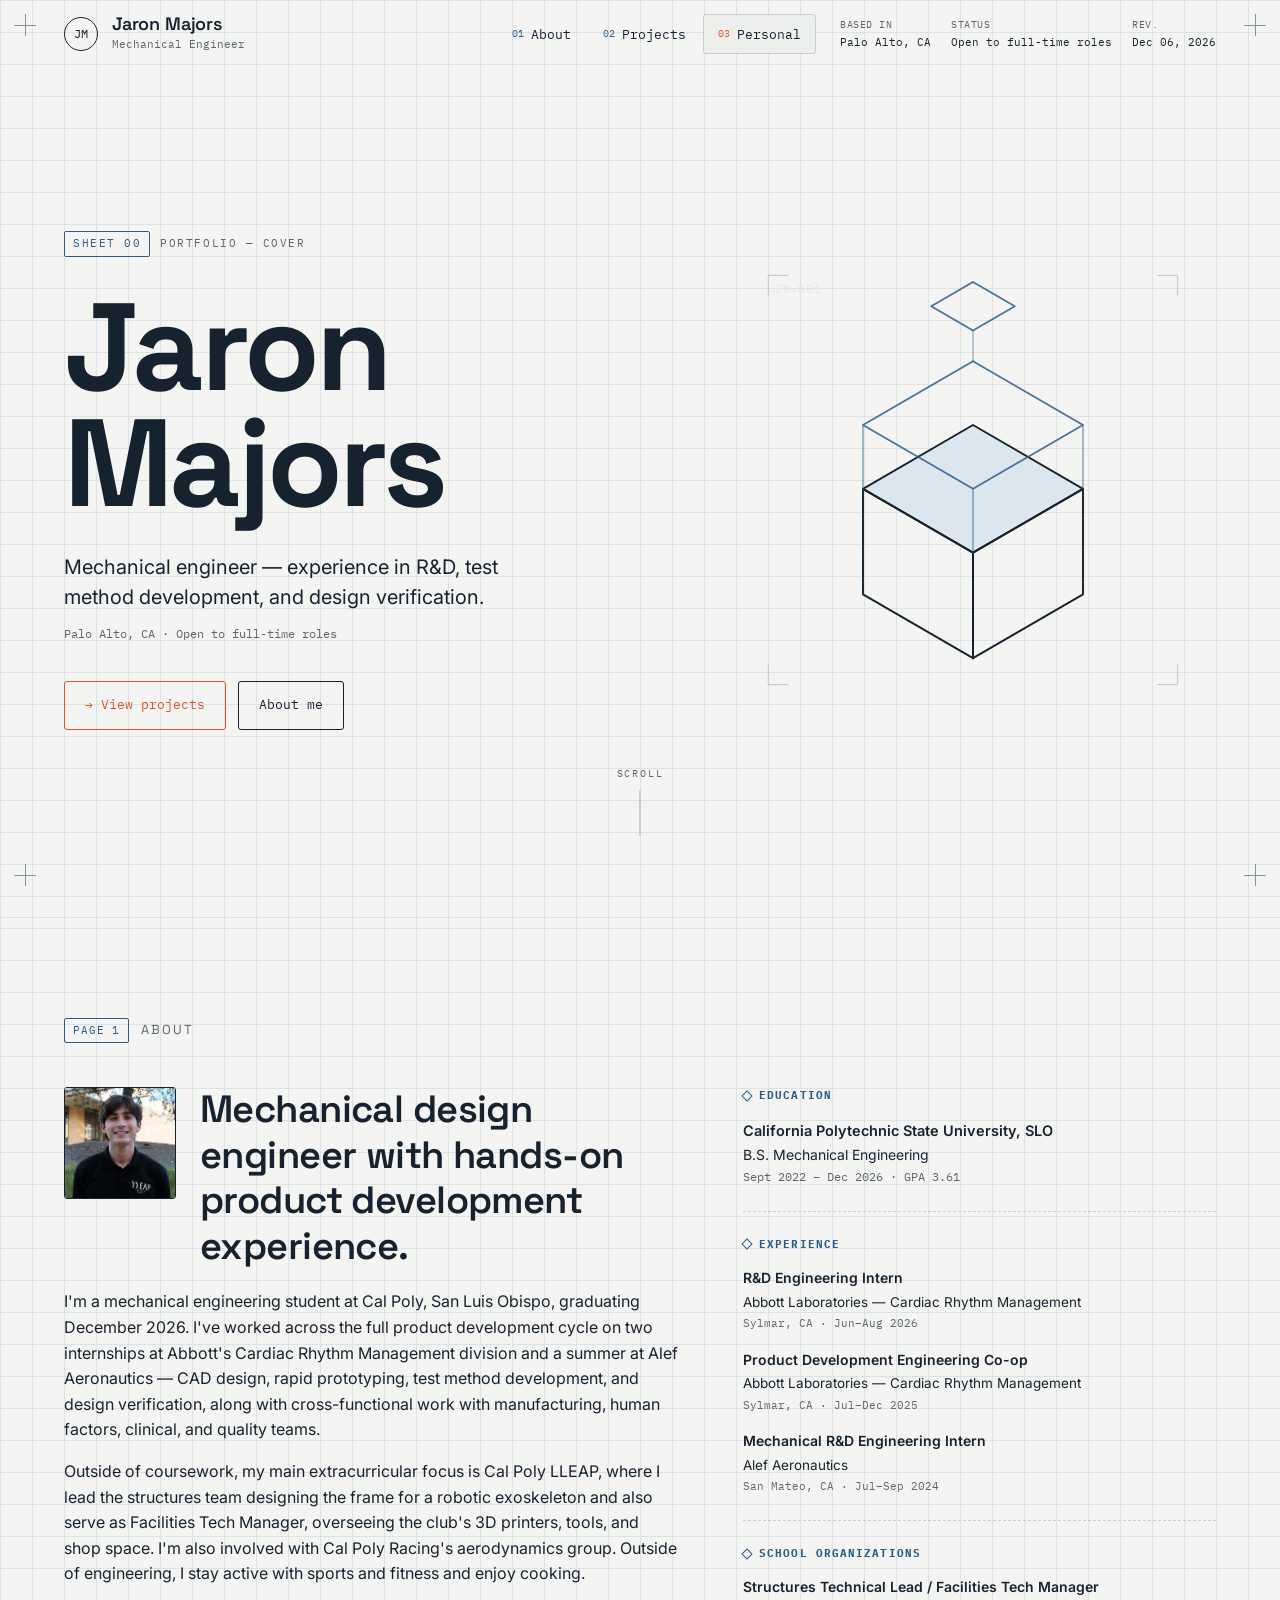
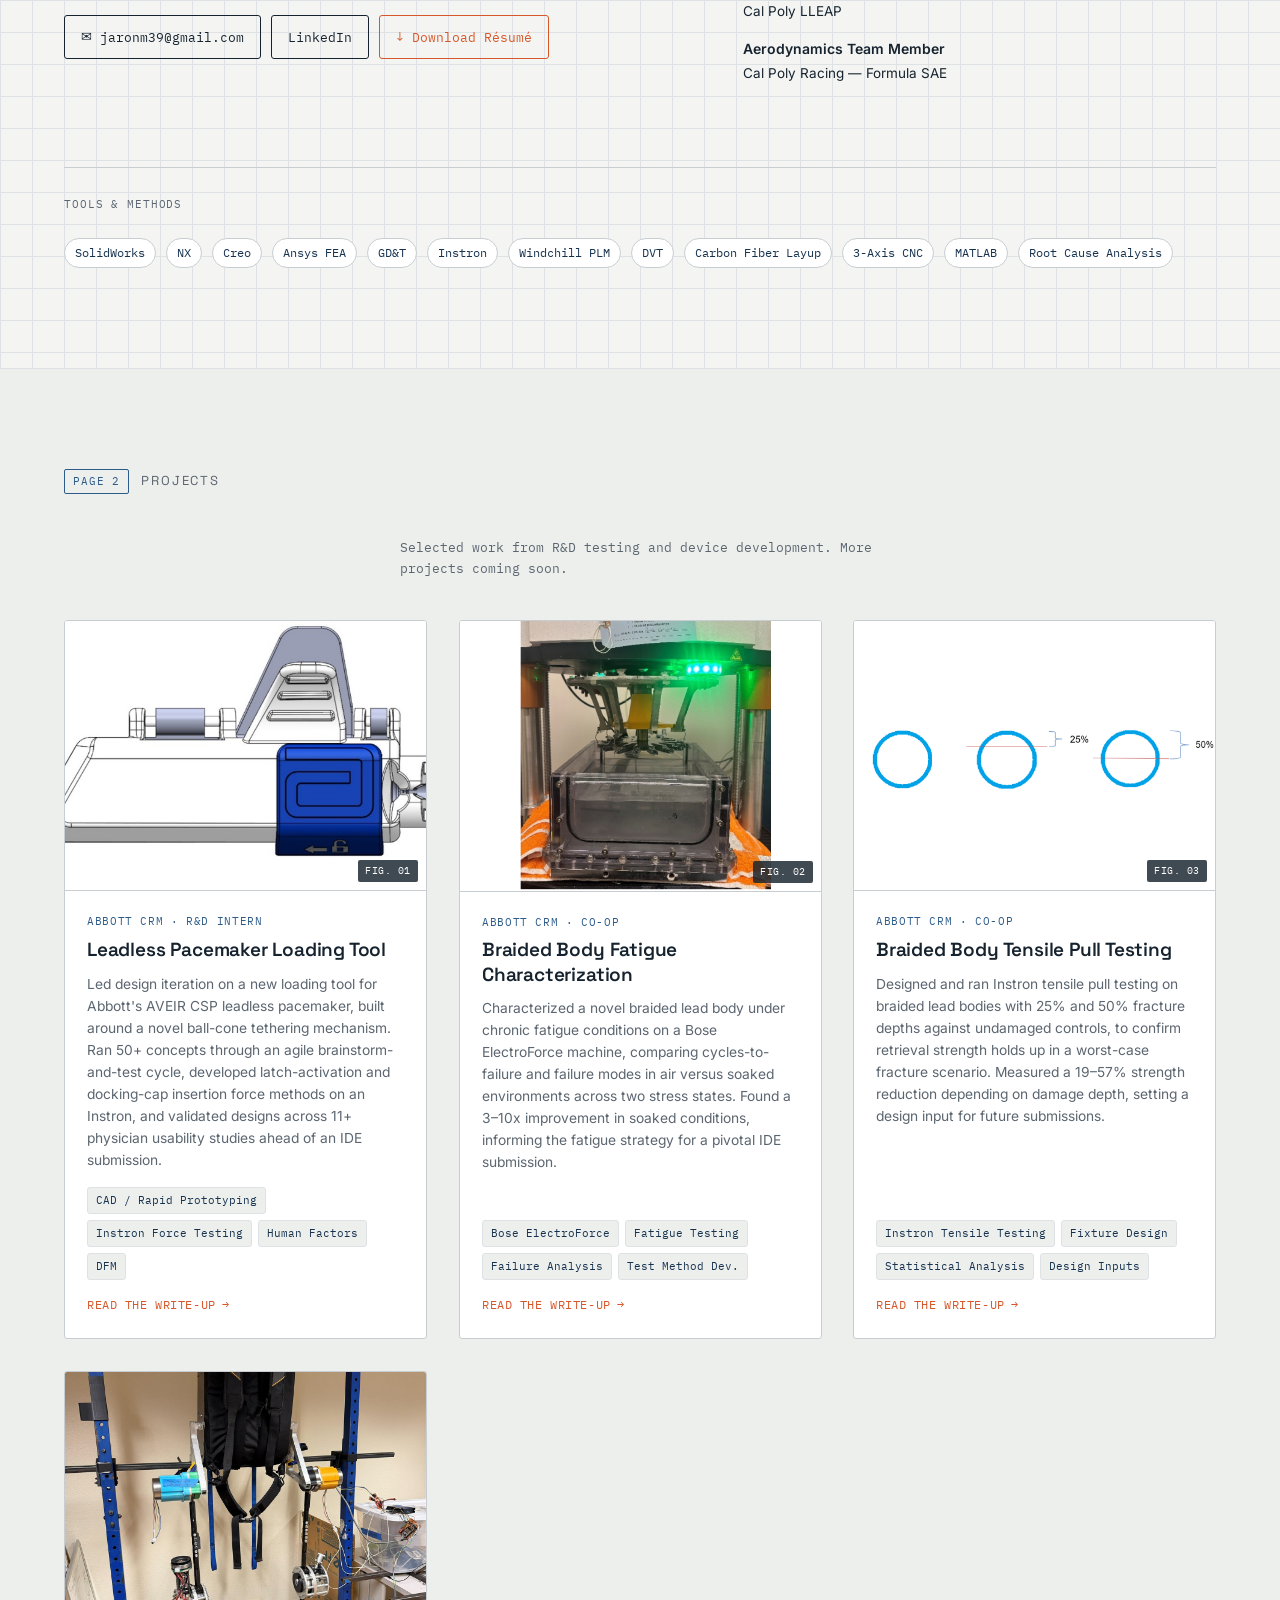
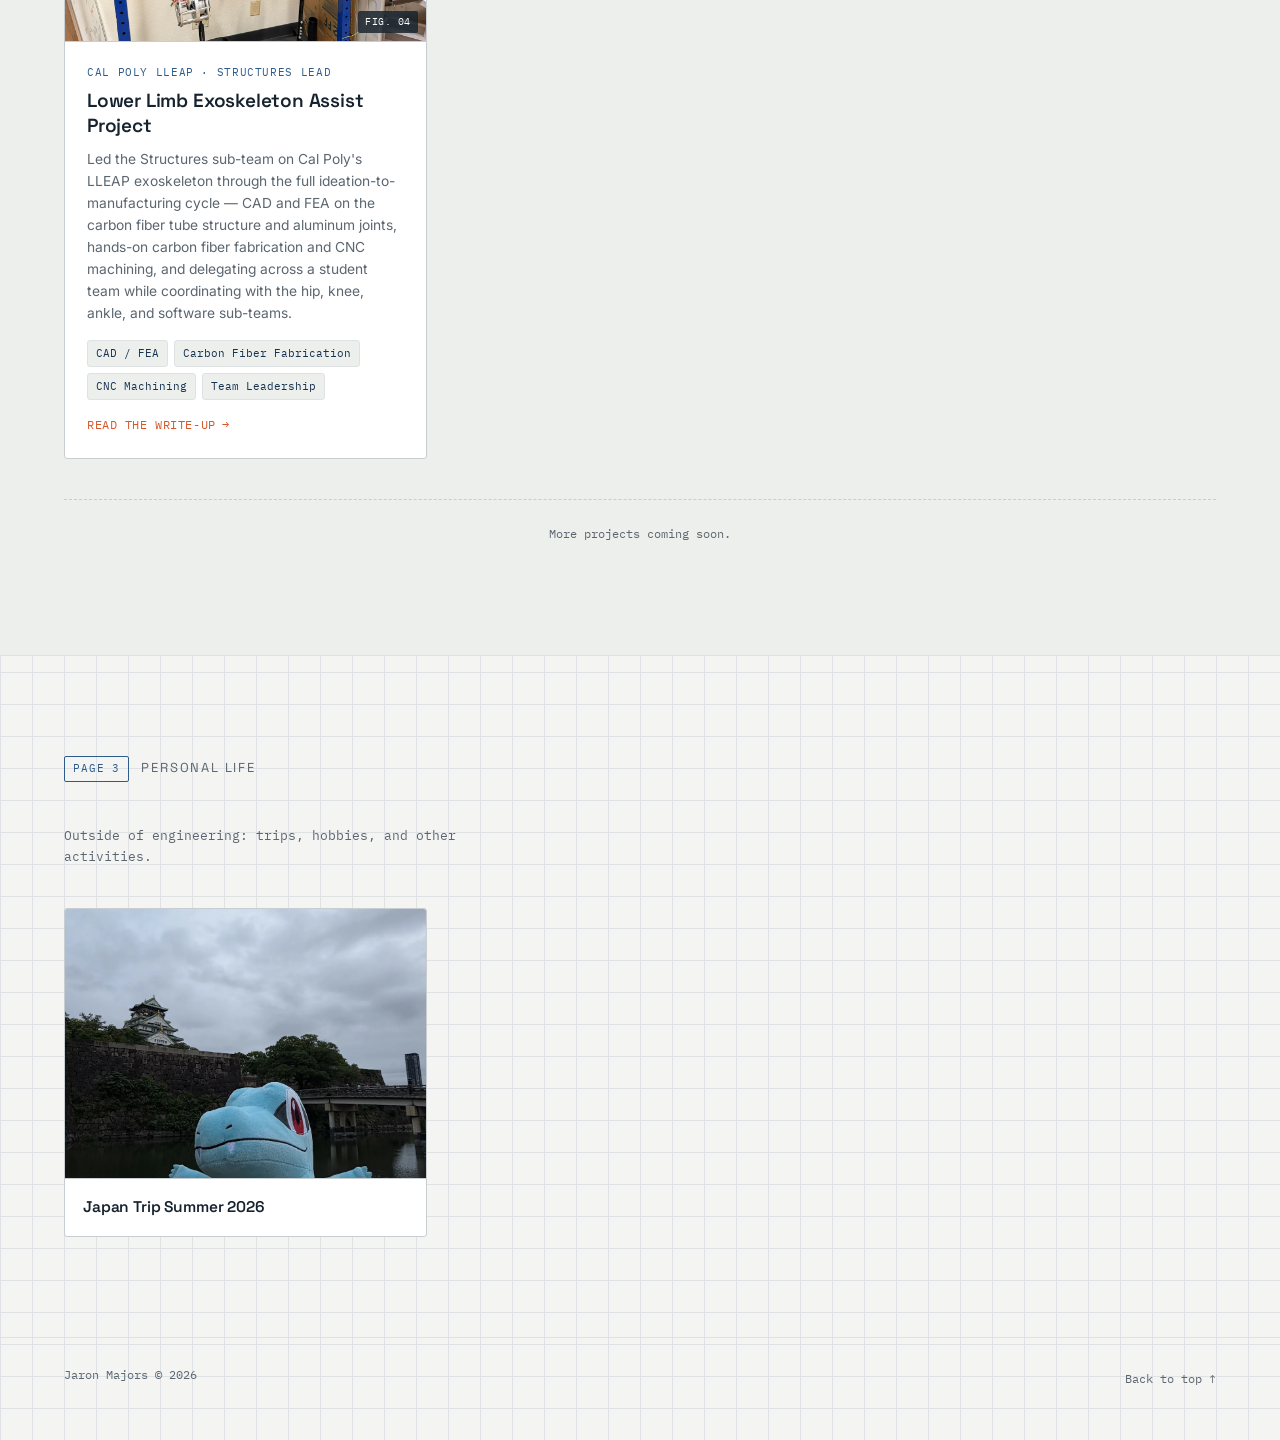
==== index.html @ 4788f9b0 "Modernize site: hero cover, mobile tab bar, dark mode - Add a full-viewport blueprint "cover" hero a" ====
<!DOCTYPE html>
<html lang="en" class="no-js">
<head>
<meta charset="UTF-8">
<meta name="viewport" content="width=device-width, initial-scale=1.0, viewport-fit=cover">
<title>Jaron Majors — Mechanical Engineer</title>
<meta name="description" content="Jaron Majors — Mechanical Engineering portfolio: medical device design, testing, and aerospace projects.">
<meta name="color-scheme" content="light dark">
<meta name="theme-color" content="#F4F5F3" media="(prefers-color-scheme: light)">
<meta name="theme-color" content="#12171B" media="(prefers-color-scheme: dark)">
<link rel="preconnect" href="https://fonts.googleapis.com">
<link rel="preconnect" href="https://fonts.gstatic.com" crossorigin>
<link href="https://fonts.googleapis.com/css2?family=Space+Grotesk:wght@400;500;600;700&family=Inter:wght@400;500;600&family=IBM+Plex+Mono:wght@400;500&display=swap" rel="stylesheet">
<link rel="stylesheet" href="css/style.css">
</head>
<body class="has-hero">

<!-- corner registration marks -->
<div class="reg reg--tl" aria-hidden="true"></div>
<div class="reg reg--tr" aria-hidden="true"></div>
<div class="reg reg--bl" aria-hidden="true"></div>
<div class="reg reg--br" aria-hidden="true"></div>

<!-- ============ TITLE BLOCK / HEADER ============ -->
<header class="titleblock" id="top">
  <div class="titleblock__inner">
    <div class="titleblock__id">
      <span class="titleblock__mark">JM</span>
      <div>
        <p class="titleblock__name">Jaron Majors</p>
        <p class="titleblock__role">Mechanical Engineer</p>
      </div>
    </div>

    <nav class="titleblock__nav" data-nav aria-label="Primary">
      <a href="#about"><span class="nav-num">01</span>About</a>
      <a href="#projects"><span class="nav-num">02</span>Projects</a>
      <a href="#personal"><span class="nav-num">03</span>Personal</a>
    </nav>

    <dl class="titleblock__meta">
      <div><dt>Based in</dt><dd>Palo Alto, CA</dd></div>
      <div><dt>Status</dt><dd>Open to full-time roles</dd></div>
      <div><dt>Rev.</dt><dd id="rev-date">—</dd></div>
    </dl>
  </div>
</header>

<main>

  <!-- ============ HERO / COVER ============ -->
  <section class="hero">
    <div class="hero__inner">
      <div class="hero__lead">
        <p class="hero__eyebrow"><span class="hero__sheet">Sheet 00</span> Portfolio — Cover</p>
        <h1 class="hero__name">Jaron<br>Majors</h1>
        <p class="hero__tagline">Mechanical engineer — experience in R&amp;D, test method development, and design verification.</p>
        <p class="hero__meta">Palo Alto, CA · Open to full-time roles</p>
        <div class="hero__actions">
          <a class="link-chip link-chip--accent" href="#projects"><span class="link-chip__icon">→</span> View projects</a>
          <a class="link-chip" href="#about">About me</a>
        </div>
      </div>

      <div class="hero__figure" aria-hidden="true">
        <svg viewBox="0 0 400 400" stroke-width="1.6" stroke-linecap="round" stroke-linejoin="round"
             xmlns="http://www.w3.org/2000/svg" role="presentation">
          <!-- drawing-frame corner ticks -->
          <path data-draw data-c="line" style="--d:0s"   stroke-width="1.2" pathLength="1" d="M14 32 L14 14 L32 14"/>
          <path data-draw data-c="line" style="--d:.05s" stroke-width="1.2" pathLength="1" d="M386 32 L386 14 L368 14"/>
          <path data-draw data-c="line" style="--d:.05s" stroke-width="1.2" pathLength="1" d="M14 368 L14 386 L32 386"/>
          <path data-draw data-c="line" style="--d:.05s" stroke-width="1.2" pathLength="1" d="M386 368 L386 386 L368 386"/>
          <!-- isometric block -->
          <path data-fill d="M200 150 L300 208 L200 266 L100 208 Z"/>
          <path data-draw style="--d:.35s" stroke-width="1.75" pathLength="1" d="M200 150 L300 208 L200 266 L100 208 Z"/>
          <path data-draw style="--d:.55s" stroke-width="1.75" pathLength="1" d="M200 266 L300 208 L300 304 L200 362 Z"/>
          <path data-draw style="--d:.75s" stroke-width="1.75" pathLength="1" d="M200 266 L100 208 L100 304 L200 362 Z"/>
          <!-- exploded top face lifting off -->
          <path data-draw data-c="blue" style="--d:1.05s" opacity=".85" pathLength="1" d="M200 92 L300 150 L200 208 L100 150 Z"/>
          <line data-draw data-c="blue" style="--d:1.2s"  opacity=".7" stroke-width="1.1" pathLength="1" x1="200" y1="266" x2="200" y2="208"/>
          <line data-draw data-c="blue" style="--d:1.25s" opacity=".7" stroke-width="1.1" pathLength="1" x1="300" y1="208" x2="300" y2="150"/>
          <line data-draw data-c="blue" style="--d:1.3s"  opacity=".7" stroke-width="1.1" pathLength="1" x1="100" y1="208" x2="100" y2="150"/>
          <!-- small part lifting further off -->
          <path data-draw data-c="blue" style="--d:1.5s" opacity=".85" pathLength="1" d="M200 20 L238 42 L200 64 L162 42 Z"/>
          <line data-draw data-c="blue" style="--d:1.62s" opacity=".5" stroke-width="1.1" pathLength="1" x1="200" y1="92" x2="200" y2="64"/>
          <text data-fill x="20" y="30" font-size="10">JM&#8209;001</text>
        </svg>
      </div>
    </div>

    <a class="hero__scroll" href="#about">
      <span>Scroll</span>
      <span class="hero__scroll-line"></span>
    </a>
  </section>

  <!-- ============ ABOUT ============ -->
  <section class="sheet" id="about">
    <div class="sheet__label">
      <span class="sheet__num">PAGE 1</span>
      <span class="sheet__title">About</span>
    </div>

    <div class="about__grid">
      <div class="about__summary reveal">
        <div class="about__intro">
          <figure class="about__photo">
            <img src="assets/img/profile.jpg" alt="Portrait of Jaron Majors">
          </figure>
          <h2 class="section-head">Mechanical design engineer with hands-on product development experience.</h2>
        </div>
        <p>
          I'm a mechanical engineering student at Cal Poly, San Luis Obispo, graduating December 2026.
          I've worked across the full product development cycle on two internships at Abbott's Cardiac
          Rhythm Management division and a summer at Alef Aeronautics — CAD design, rapid prototyping,
          test method development, and design verification, along with cross-functional work with
          manufacturing, human factors, clinical, and quality teams.
        </p>
        <p>
          Outside of coursework, my main extracurricular focus is Cal Poly LLEAP, where I lead the
          structures team designing the frame for a robotic exoskeleton and also serve as Facilities
          Tech Manager, overseeing the club's 3D printers, tools, and shop space. I'm also involved
          with Cal Poly Racing's aerodynamics group. Outside of engineering, I stay active with sports
          and fitness and enjoy cooking.
        </p>

        <div class="links">
          <a class="link-chip" href="mailto:jaronm39@gmail.com">
            <span class="link-chip__icon">✉</span> jaronm39@gmail.com
          </a>
          <a class="link-chip" href="https://www.linkedin.com/in/jaron-majors-b62010268" target="_blank" rel="noopener">
            LinkedIn
          </a>
          <a class="link-chip link-chip--accent" href="assets/resume/Jaron_Majors_Resume.docx" download>
            <span class="link-chip__icon">↓</span> Download Résumé
          </a>
        </div>
      </div>

      <div class="about__panel reveal">
        <div class="panel">
          <h3 class="panel__head"><span class="tick"></span>Education</h3>
          <p class="panel__org">California Polytechnic State University, SLO</p>
          <p class="panel__detail">B.S. Mechanical Engineering</p>
          <p class="panel__meta">Sept 2022 – Dec 2026 · GPA 3.61</p>
        </div>

        <div class="panel">
          <h3 class="panel__head"><span class="tick"></span>Experience</h3>

          <div class="xp">
            <p class="xp__role">R&amp;D Engineering Intern</p>
            <p class="xp__org">Abbott Laboratories — Cardiac Rhythm Management</p>
            <p class="xp__meta">Sylmar, CA · Jun–Aug 2026</p>
          </div>

          <div class="xp">
            <p class="xp__role">Product Development Engineering Co-op</p>
            <p class="xp__org">Abbott Laboratories — Cardiac Rhythm Management</p>
            <p class="xp__meta">Sylmar, CA · Jul–Dec 2025</p>
          </div>

          <div class="xp">
            <p class="xp__role">Mechanical R&amp;D Engineering Intern</p>
            <p class="xp__org">Alef Aeronautics</p>
            <p class="xp__meta">San Mateo, CA · Jul–Sep 2024</p>
          </div>
        </div>

        <div class="panel">
          <h3 class="panel__head"><span class="tick"></span>School Organizations</h3>
          <div class="xp">
            <p class="xp__role">Structures Technical Lead / Facilities Tech Manager</p>
            <p class="xp__org">Cal Poly LLEAP</p>
          </div>
          <div class="xp">
            <p class="xp__role">Aerodynamics Team Member</p>
            <p class="xp__org">Cal Poly Racing — Formula SAE</p>
          </div>
        </div>
      </div>
    </div>

    <div class="skillstrip reveal">
      <span class="skillstrip__label">Tools &amp; Methods</span>
      <ul class="skillstrip__list">
        <li>SolidWorks</li><li>NX</li><li>Creo</li><li>Ansys FEA</li><li>GD&amp;T</li>
        <li>Instron</li><li>Windchill PLM</li><li>DVT</li><li>Carbon Fiber Layup</li>
        <li>3-Axis CNC</li><li>MATLAB</li><li>Root Cause Analysis</li>
      </ul>
    </div>
  </section>

  <!-- ============ PROJECTS ============ -->
  <section class="sheet sheet--alt" id="projects">
    <div class="sheet__label">
      <span class="sheet__num">PAGE 2</span>
      <span class="sheet__title">Projects</span>
    </div>

    <p class="section-intro reveal">
      Selected work from R&amp;D testing and device development. More projects coming soon.
    </p>

    <div class="projects">

      <article class="project reveal">
        <a class="project__link-overlay" href="projects/loading-tool.html" aria-label="Read the full write-up: Leadless Pacemaker Loading Tool"></a>
        <div class="project__media">
          <img loading="lazy" decoding="async" src="assets/img/project-loadingtool.png" alt="AVEIR CSP IDE loading tool prototype with callouts showing latch, ball funnel, and docking cap cradle features">
          <span class="fig">FIG. 01</span>
        </div>
        <div class="project__body">
          <span class="project__tag">Abbott CRM · R&amp;D Intern</span>
          <h3 class="project__title">Leadless Pacemaker Loading Tool</h3>
          <p class="project__desc">
            Led design iteration on a new loading tool for Abbott's AVEIR CSP leadless pacemaker,
            built around a novel ball-cone tethering mechanism. Ran 50+ concepts through an agile
            brainstorm-and-test cycle, developed latch-activation and docking-cap insertion force
            methods on an Instron, and validated designs across 11+ physician usability studies
            ahead of an IDE submission.
          </p>
          <ul class="project__chips">
            <li>CAD / Rapid Prototyping</li>
            <li>Instron Force Testing</li>
            <li>Human Factors</li>
            <li>DFM</li>
          </ul>
          <span class="project__cta">Read the write-up</span>
        </div>
      </article>

      <article class="project reveal">
        <a class="project__link-overlay" href="projects/fatigue.html" aria-label="Read the full write-up: Braided Body Fatigue Characterization"></a>
        <div class="project__media">
          <img loading="lazy" decoding="async" src="assets/img/project-fatigue.png" alt="Bend fatigue test setup and fracture micrographs of a braided pacemaker lead body">
          <span class="fig">FIG. 02</span>
        </div>
        <div class="project__body">
          <span class="project__tag">Abbott CRM · Co-op</span>
          <h3 class="project__title">Braided Body Fatigue Characterization</h3>
          <p class="project__desc">
            Characterized a novel braided lead body under chronic fatigue conditions on a Bose
            ElectroForce machine, comparing cycles-to-failure and failure modes in air versus
            soaked environments across two stress states. Found a 3–10x improvement in soaked
            conditions, informing the fatigue strategy for a pivotal IDE submission.
          </p>
          <ul class="project__chips">
            <li>Bose ElectroForce</li>
            <li>Fatigue Testing</li>
            <li>Failure Analysis</li>
            <li>Test Method Dev.</li>
          </ul>
          <span class="project__cta">Read the write-up</span>
        </div>
      </article>

      <article class="project reveal">
        <a class="project__link-overlay" href="projects/tensile.html" aria-label="Read the full write-up: Braided Body Tensile Pull Testing"></a>
        <div class="project__media">
          <img loading="lazy" decoding="async" src="assets/img/project-tensile.png" alt="Diagram of braided body test conditions showing undamaged control, 25 percent fracture depth, and 50 percent fracture depth">
          <span class="fig">FIG. 03</span>
        </div>
        <div class="project__body">
          <span class="project__tag">Abbott CRM · Co-op</span>
          <h3 class="project__title">Braided Body Tensile Pull Testing</h3>
          <p class="project__desc">
            Designed and ran Instron tensile pull testing on braided lead bodies with 25% and 50%
            fracture depths against undamaged controls, to confirm retrieval strength holds up in
            a worst-case fracture scenario. Measured a 19–57% strength reduction depending on
            damage depth, setting a design input for future submissions.
          </p>
          <ul class="project__chips">
            <li>Instron Tensile Testing</li>
            <li>Fixture Design</li>
            <li>Statistical Analysis</li>
            <li>Design Inputs</li>
          </ul>
          <span class="project__cta">Read the write-up</span>
        </div>
      </article>

      <article class="project reveal">
        <a class="project__link-overlay" href="projects/lleap.html" aria-label="Read the full write-up: Lower Limb Exoskeleton Assist Project (LLEAP)"></a>
        <div class="project__media">
          <img loading="lazy" decoding="async" src="assets/img/project-lleap.jpg" alt="Prototype exoskeleton suspended in a bench test rig, showing hip actuators, structural frame, and soft-goods harness">
          <span class="fig">FIG. 04</span>
        </div>
        <div class="project__body">
          <span class="project__tag">Cal Poly LLEAP · Structures Lead</span>
          <h3 class="project__title">Lower Limb Exoskeleton Assist Project</h3>
          <p class="project__desc">
            Led the Structures sub-team on Cal Poly's LLEAP exoskeleton through the full
            ideation-to-manufacturing cycle — CAD and FEA on the carbon fiber tube structure and
            aluminum joints, hands-on carbon fiber fabrication and CNC machining, and delegating
            across a student team while coordinating with the hip, knee, ankle, and software
            sub-teams.
          </p>
          <ul class="project__chips">
            <li>CAD / FEA</li>
            <li>Carbon Fiber Fabrication</li>
            <li>CNC Machining</li>
            <li>Team Leadership</li>
          </ul>
          <span class="project__cta">Read the write-up</span>
        </div>
      </article>

    </div>

    <p class="more-note reveal">More projects coming soon.</p>
  </section>

  <!-- ============ PERSONAL LIFE ============ -->
  <section class="sheet" id="personal">
    <div class="sheet__label">
      <span class="sheet__num">PAGE 3</span>
      <span class="sheet__title">Personal Life</span>
    </div>

    <p class="section-intro reveal">
      Outside of engineering: trips, hobbies, and other activities.
    </p>

    <!-- Entries are sorted newest first — add new entries directly below this comment -->
    <div class="entries">

      <article class="entry reveal">
        <a class="entry__link-overlay" href="personal/japan-trip-2026.html" aria-label="View photos: Japan Trip Summer 2026"></a>
        <div class="entry__media">
          <img loading="lazy" decoding="async" src="assets/img/personal/japan-trip-2026/01.webp" alt="Plush Pokémon toy held up in front of Osaka Castle across the moat">
        </div>
        <div class="entry__caption">Japan Trip Summer 2026</div>
      </article>

    </div>
  </section>

</main>

<footer class="sitefooter">
  <span>Jaron Majors © 2026</span>
  <a href="#top">Back to top ↑</a>
</footer>

<!-- ============ MOBILE BOTTOM TAB BAR ============ -->
<nav class="tabbar" data-nav aria-label="Primary mobile">
  <a href="#about"><span class="tab-num">01</span>About</a>
  <a href="#projects"><span class="tab-num">02</span>Projects</a>
  <a href="#personal"><span class="tab-num">03</span>Personal</a>
</nav>

<script src="js/main.js"></script>
</body>
</html>
---- css/style.css ----
/* ==========================================================================
   TOKENS
   ========================================================================== */
:root{
  color-scheme: light;

  --paper:      #F4F5F3;
  --paper-alt:  #EDEFEC;
  --surface:    #FFFFFF;
  --ink:        #16232E;
  --blue:       #2E5C8A;
  --blue-deep:  #16324F;
  --blue-pale:  #DCE6EE;
  --line:       #C7CDD1;
  --line-soft:  #DEE2E4;
  --grid-line:  #DEE2E4;
  --accent:     #D6572A;
  --accent-ink: #FFFFFF;
  --muted:      #5C6670;
  --header-bg:  rgba(244, 245, 243, 0.82);
  --shadow-rgb: 22, 35, 46;

  --font-display: 'Space Grotesk', 'Segoe UI', system-ui, sans-serif;
  --font-body:    'Inter', 'Segoe UI', system-ui, sans-serif;
  --font-mono:    'IBM Plex Mono', ui-monospace, 'SFMono-Regular', Menlo, monospace;

  --gutter: clamp(20px, 5vw, 72px);
  --radius: 3px;

  --ease: cubic-bezier(0.22, 0.61, 0.36, 1);
  --dur:  0.5s;

  --tabbar-h: 60px;
}

@media (prefers-color-scheme: dark){
  :root{
    color-scheme: dark;

    --paper:      #12171B;
    --paper-alt:  #171D22;
    --surface:    #1B2228;
    --ink:        #E7EAEC;
    --blue:       #7CB0DF;
    --blue-deep:  #A9CCE6;
    --blue-pale:  #22303C;
    --line:       #34414B;
    --line-soft:  #262F37;
    --grid-line:  #1C242A;
    --accent:     #F0793F;
    --accent-ink: #14100D;
    --muted:      #8B97A0;
    --header-bg:  rgba(18, 23, 27, 0.82);
    --shadow-rgb: 0, 0, 0;
  }
}

*,*::before,*::after{ box-sizing:border-box; }

html{
  scroll-behavior:smooth;
}

body{
  margin:0;
  background:
    linear-gradient(var(--grid-line) 1px, transparent 1px) 0 0/100% 32px,
    linear-gradient(90deg, var(--grid-line) 1px, transparent 1px) 0 0/32px 100%,
    var(--paper);
  background-attachment: local, local, fixed;
  color:var(--ink);
  font-family:var(--font-body);
  font-size:16px;
  line-height:1.6;
  -webkit-font-smoothing:antialiased;
  overflow-x:hidden;
}

a{ color:inherit; }
img{ max-width:100%; display:block; }
ul{ list-style:none; margin:0; padding:0; }
p{ margin:0 0 1em; }

:focus-visible{
  outline:2px solid var(--accent);
  outline-offset:3px;
  border-radius:1px;
}

/* Keep content visible if JS fails to run */
.no-js .reveal{ opacity:1 !important; transform:none !important; }

@media (prefers-reduced-motion: reduce){
  html{ scroll-behavior:auto; }
  *{ animation-duration:0.001ms !important; transition-duration:0.001ms !important; }
}

/* ==========================================================================
   REGISTRATION MARKS (signature element)
   ========================================================================== */
.reg{
  position:fixed;
  width:22px; height:22px;
  z-index:40;
  pointer-events:none;
  opacity:0.5;
}
.reg::before,.reg::after{
  content:"";
  position:absolute;
  background:var(--blue-deep);
}
.reg::before{ width:100%; height:1px; top:50%; left:0; }
.reg::after{ height:100%; width:1px; left:50%; top:0; }
.reg--tl{ top:14px; left:14px; }
.reg--tr{ top:14px; right:14px; }
.reg--bl{ bottom:14px; left:14px; }
.reg--br{ bottom:14px; right:14px; }
@media (max-width:640px){ .reg{ display:none; } }

/* ==========================================================================
   TITLE BLOCK / HEADER
   ========================================================================== */
.titleblock{
  position:sticky;
  top:0;
  z-index:30;
  background:var(--header-bg);
  -webkit-backdrop-filter:blur(10px) saturate(1.2);
  backdrop-filter:blur(10px) saturate(1.2);
  border-bottom:1.5px solid var(--ink);
  transition:box-shadow .3s var(--ease), background .3s var(--ease);
}
.titleblock.is-stuck{
  box-shadow:0 10px 30px -22px rgba(var(--shadow-rgb), 0.6);
}

/* Over the hero, the header floats transparent until you scroll past it */
body.has-hero .titleblock{
  background:transparent;
  border-bottom-color:transparent;
  -webkit-backdrop-filter:none;
  backdrop-filter:none;
}
body.has-hero .titleblock.is-stuck{
  background:var(--header-bg);
  border-bottom-color:var(--ink);
  -webkit-backdrop-filter:blur(10px) saturate(1.2);
  backdrop-filter:blur(10px) saturate(1.2);
}
.titleblock__inner{
  max-width:1280px;
  margin:0 auto;
  padding:14px var(--gutter);
  display:grid;
  grid-template-columns:1fr auto auto;
  align-items:center;
  gap:24px;
}
.titleblock__id{ display:flex; align-items:center; gap:14px; min-width:0; }
.titleblock__mark{
  font-family:var(--font-mono);
  font-size:12px;
  letter-spacing:0.04em;
  border:1.5px solid var(--ink);
  border-radius:50%;
  width:34px; height:34px;
  display:flex; align-items:center; justify-content:center;
  flex:none;
}
.titleblock__name{
  font-family:var(--font-display);
  font-size:18px;
  font-weight:600;
  margin:0;
  line-height:1.1;
  letter-spacing:-0.01em;
}
.titleblock__role{
  font-family:var(--font-mono);
  font-size:11px;
  color:var(--muted);
  margin:2px 0 0;
  white-space:nowrap;
}

.titleblock__nav{
  display:flex;
  gap:2px;
}
.titleblock__nav a{
  font-family:var(--font-mono);
  font-size:12.5px;
  text-decoration:none;
  color:var(--ink);
  padding:9px 14px;
  min-height:40px;
  border:1px solid transparent;
  border-radius:var(--radius);
  display:flex; align-items:center; gap:7px;
  transition:border-color .18s var(--ease), background .18s var(--ease), color .18s var(--ease);
}
.titleblock__nav a:hover{
  border-color:var(--line);
  background:var(--paper-alt);
}
.titleblock__nav a.is-active{
  border-color:var(--line);
  background:var(--paper-alt);
  color:var(--ink);
}
.titleblock__nav a.is-active .nav-num{ color:var(--accent); }
.nav-num{
  color:var(--blue);
  font-size:10px;
  transition:color .18s var(--ease);
}

.titleblock__meta{
  display:flex;
  gap:20px;
  margin:0;
  font-family:var(--font-mono);
  font-size:10.5px;
}
.titleblock__meta dt{
  color:var(--muted);
  text-transform:uppercase;
  letter-spacing:.06em;
  font-size:9.5px;
}
.titleblock__meta dd{
  margin:2px 0 0;
  white-space:nowrap;
}

@media (max-width:900px){
  .titleblock__inner{ grid-template-columns:1fr auto; }
  .titleblock__meta{ display:none; }
  .titleblock__role{ display:none; }
  .titleblock__nav a{ padding:9px; }
}

@media (max-width:720px){
  .titleblock__inner{ grid-template-columns:1fr; }
  .titleblock__nav{ display:none; }
}

/* ==========================================================================
   BOTTOM TAB BAR (mobile navigation)
   ========================================================================== */
.tabbar{ display:none; }

@media (max-width:720px){
  .tabbar{
    position:fixed;
    left:0; right:0; bottom:0;
    z-index:50;
    display:grid;
    grid-template-columns:repeat(3, 1fr);
    background:var(--header-bg);
    -webkit-backdrop-filter:blur(12px) saturate(1.2);
    backdrop-filter:blur(12px) saturate(1.2);
    border-top:1.5px solid var(--ink);
    padding-bottom:env(safe-area-inset-bottom);
  }
  .tabbar a{
    display:flex;
    flex-direction:column;
    align-items:center;
    justify-content:center;
    gap:3px;
    min-height:var(--tabbar-h);
    text-decoration:none;
    color:var(--muted);
    font-family:var(--font-mono);
    font-size:11px;
    letter-spacing:.03em;
    border-top:2px solid transparent;
    margin-top:-1.5px;
    transition:color .2s var(--ease), border-color .2s var(--ease);
  }
  .tabbar a .tab-num{
    font-size:9px;
    color:var(--blue);
    transition:color .2s var(--ease);
  }
  .tabbar a.is-active{
    color:var(--ink);
    border-top-color:var(--accent);
  }
  .tabbar a.is-active .tab-num{ color:var(--accent); }

  body{ padding-bottom:calc(var(--tabbar-h) + env(safe-area-inset-bottom)); }
  body{ background-attachment:scroll; }
}

/* ==========================================================================
   HERO / COVER
   ========================================================================== */
.hero{
  position:relative;
  max-width:1280px;
  margin:0 auto;
  padding:clamp(112px, 18vh, 184px) var(--gutter) clamp(56px, 9vh, 96px);
  border-bottom:1px solid var(--line-soft);
  display:flex;
  flex-direction:column;
  min-height:calc(100vh - 66px);
  min-height:calc(100svh - 66px);
}
.hero__inner{
  flex:1;
  display:grid;
  grid-template-columns:1.1fr 0.9fr;
  align-items:center;
  gap:clamp(28px, 6vw, 72px);
}
@media (max-width:860px){
  .hero__inner{ grid-template-columns:1fr; gap:clamp(28px, 8vw, 44px); }
}
@media (max-width:720px){
  .hero{ min-height:calc(100vh - 58px); min-height:calc(100svh - 58px); }
  .hero__inner{ display:block; }
}

.hero__eyebrow{
  font-family:var(--font-mono);
  font-size:11px;
  letter-spacing:.14em;
  text-transform:uppercase;
  color:var(--muted);
  display:flex;
  align-items:center;
  gap:10px;
  margin:0 0 clamp(20px, 3vw, 32px);
}
.hero__sheet{
  color:var(--blue);
  border:1px solid var(--blue);
  padding:3px 8px;
  border-radius:2px;
}
.hero__name{
  font-family:var(--font-display);
  font-weight:700;
  font-size:clamp(52px, 11vw, 124px);
  line-height:0.94;
  letter-spacing:-0.03em;
  margin:0 0 clamp(20px, 3vw, 30px);
}
.hero__tagline{
  font-size:clamp(16px, 2.1vw, 20px);
  line-height:1.5;
  color:var(--ink);
  max-width:34ch;
  margin:0 0 12px;
}
.hero__meta{
  font-family:var(--font-mono);
  font-size:12px;
  color:var(--muted);
  margin:0 0 clamp(26px, 4vw, 38px);
}
.hero__actions{
  display:flex;
  flex-wrap:wrap;
  gap:12px;
}
.hero__actions .link-chip{
  font-size:13px;
  padding:13px 20px;
}

.hero__figure{
  justify-self:center;
  width:100%;
  max-width:440px;
  transform:translate(var(--px, 0px), var(--py, 0px));
  transition:transform .45s var(--ease);
}
@media (max-width:860px){
  .hero__figure{ max-width:300px; margin-top:8px; }
}
/* On phones the figure floats as a faint backdrop so it never collides
   with the fixed tab bar or stretches the cover */
@media (max-width:720px){
  .hero__figure{
    position:absolute;
    right:2%;
    bottom:calc(env(safe-area-inset-bottom) + 40px);
    transform:none;
    width:56%;
    max-width:210px;
    margin-top:0;
    opacity:.38;
    pointer-events:none;
  }
  .hero__lead{ position:relative; z-index:1; }
}
.hero__figure svg{
  width:100%;
  height:auto;
  display:block;
  overflow:visible;
  stroke:var(--ink);
  fill:none;
  animation:hero-floaty 7s ease-in-out infinite;
}
.hero__figure [data-c="line"]{ stroke:var(--line); }
.hero__figure [data-c="blue"]{ stroke:var(--blue); }
.hero__figure [data-c="accent"]{ stroke:var(--accent); }
.hero__figure [data-c="muted"]{ stroke:var(--muted); }
.hero__figure [data-fill]{ fill:var(--blue-pale); stroke:none; }
.hero__figure text{
  font-family:var(--font-mono);
  fill:var(--muted);
  stroke:none;
  letter-spacing:.08em;
}

.hero__figure [data-draw]{
  stroke-dasharray:1;
  stroke-dashoffset:1;
  animation:hero-draw 1.4s var(--ease) var(--d, 0s) forwards;
}
.hero__figure [data-fill]{
  opacity:0;
  animation:hero-fade 1s var(--ease) 1.05s forwards;
}
@keyframes hero-draw{ to{ stroke-dashoffset:0; } }
@keyframes hero-fade{ to{ opacity:1; } }
@keyframes hero-floaty{
  0%,100%{ transform:translateY(0) rotate(-0.35deg); }
  50%{ transform:translateY(-10px) rotate(0.35deg); }
}

.hero__scroll{
  align-self:center;
  display:flex;
  flex-direction:column;
  align-items:center;
  gap:8px;
  margin-top:clamp(20px, 4vh, 44px);
  font-family:var(--font-mono);
  font-size:10px;
  letter-spacing:.18em;
  text-transform:uppercase;
  color:var(--muted);
  text-decoration:none;
}
.hero__scroll-line{
  width:1.5px;
  height:46px;
  background:var(--line);
  border-radius:2px;
  position:relative;
  overflow:hidden;
}
.hero__scroll-line::after{
  content:"";
  position:absolute;
  left:0; top:-45%;
  width:100%; height:45%;
  background:var(--accent);
  animation:hero-scroll 1.9s var(--ease) infinite;
}
@keyframes hero-scroll{ from{ top:-45%; } to{ top:100%; } }
@media (max-height:640px){ .hero__scroll{ display:none; } }
@media (max-width:720px){ .hero__scroll{ display:none; } }

@media (prefers-reduced-motion: reduce){
  .hero__figure svg{ animation:none; }
  .hero__figure [data-draw]{ stroke-dashoffset:0; animation:none; }
  .hero__figure [data-fill]{ opacity:1; animation:none; }
  .hero__scroll-line::after{ animation:none; opacity:0; }
}

/* ==========================================================================
   SHEETS (sections)
   ========================================================================== */
.sheet{
  max-width:1280px;
  margin:0 auto;
  padding:clamp(56px, 9vw, 100px) var(--gutter);
  border-bottom:1px solid var(--line-soft);
  position:relative;
  scroll-margin-top:clamp(68px, 10vh, 96px);
}
.sheet--alt{ background:var(--paper-alt); max-width:none; }
.sheet--alt > *{ max-width:1280px; margin-left:auto; margin-right:auto; }

.sheet__label{
  display:flex;
  align-items:baseline;
  gap:12px;
  margin-bottom:clamp(28px, 4vw, 44px);
}
.sheet__num{
  font-family:var(--font-mono);
  font-size:11px;
  color:var(--blue);
  letter-spacing:.08em;
  border:1px solid var(--blue);
  padding:3px 8px;
  border-radius:2px;
}
.sheet__title{
  font-family:var(--font-display);
  font-size:13px;
  letter-spacing:.14em;
  text-transform:uppercase;
  color:var(--muted);
}

.section-head{
  font-family:var(--font-display);
  font-size:clamp(25px, 3.4vw, 38px);
  font-weight:600;
  line-height:1.2;
  letter-spacing:-0.015em;
  margin:0 0 22px;
  max-width:20ch;
}
.section-intro{
  font-family:var(--font-mono);
  font-size:13px;
  color:var(--muted);
  margin-bottom:40px;
  max-width:60ch;
}

/* ==========================================================================
   ABOUT
   ========================================================================== */
.about__grid{
  display:grid;
  grid-template-columns:1.3fr 1fr;
  gap:clamp(36px, 6vw, 64px);
}
@media (max-width:860px){
  .about__grid{ grid-template-columns:1fr; }
}

.about__summary p{
  font-size:16px;
  color:var(--ink);
  max-width:62ch;
}

.about__intro{
  display:flex;
  align-items:flex-start;
  gap:24px;
  margin-bottom:20px;
}
.about__photo{
  flex:none;
  width:clamp(96px, 22vw, 112px);
  aspect-ratio:1/1;
  margin:0;
  overflow:hidden;
  border:1px solid var(--ink);
  border-radius:var(--radius);
  background:var(--blue-pale);
}
.about__photo img{
  width:100%; height:100%;
  object-fit:cover;
}
.about__intro .section-head{ margin:0; }
@media (max-width:520px){
  .about__intro{ flex-direction:column; align-items:flex-start; gap:18px; }
}

.links{
  display:flex;
  flex-wrap:wrap;
  gap:10px;
  margin-top:28px;
}
.link-chip{
  display:inline-flex;
  align-items:center;
  gap:8px;
  font-family:var(--font-mono);
  font-size:12.5px;
  text-decoration:none;
  color:var(--ink);
  border:1px solid var(--ink);
  border-radius:var(--radius);
  padding:11px 16px;
  min-height:44px;
  transition:transform .18s var(--ease), background .18s var(--ease), color .18s var(--ease);
}
.link-chip:hover{
  background:var(--ink);
  color:var(--paper);
  transform:translateY(-2px);
}
.link-chip--accent{
  border-color:var(--accent);
  color:var(--accent);
}
.link-chip--accent:hover{
  background:var(--accent);
  border-color:var(--accent);
  color:var(--accent-ink);
}
.link-chip__icon{ font-size:13px; line-height:1; }

.panel{
  padding-bottom:24px;
  margin-bottom:24px;
  border-bottom:1px dashed var(--line);
}
.panel:last-child{ border-bottom:none; margin-bottom:0; }
.panel__head{
  font-family:var(--font-mono);
  font-size:11px;
  text-transform:uppercase;
  letter-spacing:.1em;
  color:var(--blue);
  display:flex;
  align-items:center;
  gap:8px;
  margin:0 0 14px;
}
.tick{
  width:8px; height:8px;
  border:1.5px solid var(--blue);
  transform:rotate(45deg);
  flex:none;
}
.panel__org{ font-weight:600; margin:0 0 2px; font-size:14.5px; }
.panel__detail{ margin:0 0 2px; font-size:14px; color:var(--ink); }
.panel__meta{ font-family:var(--font-mono); font-size:11.5px; color:var(--muted); margin:0; }

.xp{ margin-bottom:16px; }
.xp:last-child{ margin-bottom:0; }
.xp__role{ font-weight:600; font-size:14px; margin:0 0 2px; }
.xp__org{ font-size:13.5px; color:var(--ink); margin:0 0 2px; }
.xp__meta{ font-family:var(--font-mono); font-size:11px; color:var(--muted); margin:0; }

.skillstrip{
  margin-top:clamp(40px, 6vw, 56px);
  padding-top:28px;
  border-top:1px solid var(--line);
  display:flex;
  gap:24px;
  align-items:baseline;
  flex-wrap:wrap;
}
.skillstrip__label{
  font-family:var(--font-mono);
  font-size:11px;
  text-transform:uppercase;
  letter-spacing:.08em;
  color:var(--muted);
  flex:none;
}
.skillstrip__list{
  display:flex;
  flex-wrap:wrap;
  gap:8px 10px;
}
.skillstrip__list li{
  font-family:var(--font-mono);
  font-size:11.5px;
  padding:5px 10px;
  border:1px solid var(--line);
  border-radius:20px;
  color:var(--blue-deep);
  background:var(--surface);
}

/* ==========================================================================
   PROJECTS
   ========================================================================== */
.projects{
  display:grid;
  grid-template-columns:repeat(3,1fr);
  gap:clamp(20px, 3vw, 32px);
}
@media (max-width:980px){
  .projects{ grid-template-columns:1fr; }
}

.project{
  position:relative;
  cursor:pointer;
  background:var(--surface);
  border:1px solid var(--line);
  border-radius:var(--radius);
  overflow:hidden;
  display:flex;
  flex-direction:column;
  transition:transform .25s var(--ease), box-shadow .25s var(--ease), border-color .25s var(--ease);
}
.project:hover{
  transform:translateY(-4px);
  border-color:var(--blue);
  box-shadow:0 18px 40px -22px rgba(var(--shadow-rgb), 0.45);
}

.project__media{
  position:relative;
  aspect-ratio:4/3;
  overflow:hidden;
  background:var(--blue-pale);
  border-bottom:1px solid var(--line);
}
.project__media img{
  width:100%; height:100%;
  object-fit:cover;
  transition:transform .5s var(--ease);
}
.project:hover .project__media img{ transform:scale(1.05); }

.fig{
  position:absolute;
  bottom:8px; right:8px;
  font-family:var(--font-mono);
  font-size:10px;
  letter-spacing:.05em;
  background:rgba(22,35,46,0.82);
  color:#fff;
  padding:3px 7px;
  border-radius:2px;
}

.project__body{ padding:22px 22px 24px; display:flex; flex-direction:column; flex:1; }
.project__tag{
  font-family:var(--font-mono);
  font-size:10.5px;
  text-transform:uppercase;
  letter-spacing:.06em;
  color:var(--blue);
  margin-bottom:8px;
}
.project__title{
  font-family:var(--font-display);
  font-size:19px;
  font-weight:600;
  margin:0 0 10px;
  line-height:1.28;
  letter-spacing:-0.01em;
}
.project__desc{
  font-size:13.8px;
  color:var(--muted);
  margin-bottom:16px;
  flex:1;
}
.project__chips{
  display:flex;
  flex-wrap:wrap;
  gap:6px;
}
.project__chips li{
  font-family:var(--font-mono);
  font-size:10.5px;
  padding:4px 8px;
  background:var(--paper-alt);
  border:1px solid var(--line-soft);
  border-radius:3px;
  color:var(--blue-deep);
}

.project__link-overlay{
  position:absolute;
  inset:0;
  z-index:2;
}
.project__cta{
  display:inline-flex;
  align-items:center;
  gap:6px;
  margin-top:16px;
  font-family:var(--font-mono);
  font-size:11.5px;
  color:var(--accent);
  text-transform:uppercase;
  letter-spacing:.05em;
}
.project__cta::after{
  content:"→";
  transition:transform .18s var(--ease);
  display:inline-block;
}
.project:hover .project__cta::after{ transform:translateX(4px); }

.more-note{
  margin-top:40px;
  font-family:var(--font-mono);
  font-size:12px;
  color:var(--muted);
  text-align:center;
  border-top:1px dashed var(--line);
  padding-top:24px;
}

/* ==========================================================================
   PERSONAL ENTRIES
   ========================================================================== */
.entries{
  display:grid;
  grid-template-columns:repeat(3,1fr);
  gap:clamp(20px, 3vw, 32px);
}
@media (max-width:980px){
  .entries{ grid-template-columns:1fr; }
}

.entry{
  position:relative;
  background:var(--surface);
  border:1px solid var(--line);
  border-radius:var(--radius);
  overflow:hidden;
  cursor:pointer;
  transition:transform .25s var(--ease), box-shadow .25s var(--ease), border-color .25s var(--ease);
}
.entry:hover{
  transform:translateY(-4px);
  border-color:var(--blue);
  box-shadow:0 18px 40px -22px rgba(var(--shadow-rgb), 0.45);
}
.entry__link-overlay{
  position:absolute;
  inset:0;
  z-index:2;
}
.entry__media{
  position:relative;
  aspect-ratio:4/3;
  overflow:hidden;
  background:var(--blue-pale);
  border-bottom:1px solid var(--line);
}
.entry__media img{
  width:100%; height:100%;
  object-fit:cover;
  transition:transform .5s var(--ease);
}
.entry:hover .entry__media img{ transform:scale(1.05); }
.entry__caption{
  padding:16px 18px;
  font-family:var(--font-display);
  font-size:15.5px;
  font-weight:600;
  letter-spacing:-0.01em;
}

/* Staggered card reveals */
.projects .project,
.entries .entry{ transition-delay:0ms; }
.reveal.project:nth-child(2),
.reveal.entry:nth-child(2){ transition-delay:70ms; }
.reveal.project:nth-child(3),
.reveal.entry:nth-child(3){ transition-delay:140ms; }
.reveal.project:nth-child(4),
.reveal.entry:nth-child(4){ transition-delay:210ms; }
@media (max-width:980px){
  .reveal.project:nth-child(n),
  .reveal.entry:nth-child(n){ transition-delay:0ms; }
}

/* ==========================================================================
   GALLERY (used on personal entry detail pages)
   ========================================================================== */
.gallery{
  display:grid;
  grid-template-columns:repeat(3,1fr);
  gap:26px;
}
@media (max-width:760px){
  .gallery{ grid-template-columns:repeat(2,1fr); }
}
@media (max-width:460px){
  .gallery{ grid-template-columns:1fr; }
}

.gallery__item{ margin:0; }
.gallery__frame{
  aspect-ratio:1/1;
  border:1.5px dashed var(--line);
  border-radius:var(--radius);
  display:flex;
  align-items:center;
  justify-content:center;
  background:var(--surface);
  transition:border-color .18s var(--ease), background .18s var(--ease);
  overflow:hidden;
}
.gallery__frame img{ width:100%; height:100%; object-fit:cover; }
.placeholder .gallery__frame span{
  font-family:var(--font-mono);
  font-size:11.5px;
  color:var(--line);
  letter-spacing:.05em;
}
.gallery__item:hover .gallery__frame{
  border-color:var(--blue);
  background:var(--blue-pale);
}
.gallery__item:hover .gallery__frame span{ color:var(--blue); }
.gallery__item figcaption{
  font-family:var(--font-mono);
  font-size:11.5px;
  color:var(--muted);
  margin-top:10px;
  text-align:center;
}

/* ==========================================================================
   FOOTER
   ========================================================================== */
.sitefooter{
  max-width:1280px;
  margin:0 auto;
  padding:28px var(--gutter) 48px;
  display:flex;
  justify-content:space-between;
  gap:16px;
  flex-wrap:wrap;
  font-family:var(--font-mono);
  font-size:11.5px;
  color:var(--muted);
}
.sitefooter a{ text-decoration:none; padding:4px 0; }
.sitefooter a:hover{ color:var(--blue); }

/* ==========================================================================
   ARTICLE (PROJECT / PERSONAL DETAIL) PAGES
   ========================================================================== */
.article-header{
  max-width:1280px;
  margin:0 auto;
  padding:14px var(--gutter);
  display:flex;
  align-items:center;
  justify-content:space-between;
  gap:16px;
  border-bottom:1.5px solid var(--ink);
  background:var(--header-bg);
  position:sticky;
  top:0;
  z-index:30;
  -webkit-backdrop-filter:blur(10px) saturate(1.2);
  backdrop-filter:blur(10px) saturate(1.2);
  transition:box-shadow .3s var(--ease);
}
.article-header.is-stuck{
  box-shadow:0 10px 30px -22px rgba(var(--shadow-rgb), 0.6);
}
.article-header a{
  font-family:var(--font-mono);
  font-size:12.5px;
  text-decoration:none;
  color:var(--ink);
  display:inline-flex;
  align-items:center;
  min-height:40px;
  transition:color .15s var(--ease);
}
.article-header a:hover{ color:var(--blue); }

.article{
  max-width:1180px;
  margin:0 auto;
  padding:clamp(48px, 8vw, 72px) var(--gutter) clamp(72px, 12vw, 96px);
}
.article-layout{
  display:grid;
  grid-template-columns:minmax(0,1fr) 300px;
  gap:clamp(32px, 5vw, 56px);
  align-items:start;
}
.article-main{ max-width:780px; }
@media (max-width:900px){
  .article-layout{ grid-template-columns:1fr; }
  .article-main{ max-width:none; }
}

.article-photos{
  display:flex;
  flex-direction:column;
  gap:20px;
  position:sticky;
  top:calc(64px + 24px);
}
@media (max-width:900px){
  .article-photos{
    position:static;
    flex-direction:row;
    flex-wrap:wrap;
    margin-top:8px;
  }
  .article-photos .article-photo{ flex:1 1 220px; }
}
.article-photo{
  margin:0;
  background:var(--surface);
  border:1px solid var(--line);
  border-radius:var(--radius);
  overflow:hidden;
}
.article-photo img{ width:100%; display:block; }
.article-photo figcaption{
  font-family:var(--font-mono);
  font-size:11px;
  color:var(--muted);
  padding:8px 10px;
  border-top:1px solid var(--line-soft);
}
.article-eyebrow{
  font-family:var(--font-mono);
  font-size:11px;
  text-transform:uppercase;
  letter-spacing:.1em;
  color:var(--blue);
  border:1px solid var(--blue);
  display:inline-block;
  padding:3px 8px;
  border-radius:2px;
  margin-bottom:18px;
}
.article-title{
  font-family:var(--font-display);
  font-size:clamp(27px, 4vw, 42px);
  font-weight:600;
  line-height:1.15;
  letter-spacing:-0.015em;
  margin:0 0 18px;
  max-width:22ch;
}
.article-meta-row{
  display:flex;
  flex-wrap:wrap;
  gap:10px;
  margin-bottom:36px;
}
.meta-pill{
  font-family:var(--font-mono);
  font-size:11px;
  padding:5px 10px;
  border:1px solid var(--line);
  border-radius:20px;
  color:var(--blue-deep);
  background:var(--surface);
}
.article-hero{
  width:100%;
  border-radius:var(--radius);
  overflow:hidden;
  border:1px solid var(--line);
  margin-bottom:48px;
}
.article-hero img{ width:100%; display:block; }

.article-section{ margin-bottom:clamp(32px, 5vw, 48px); }
.article-section h2{
  font-family:var(--font-display);
  font-size:20px;
  font-weight:600;
  letter-spacing:-0.01em;
  margin:0 0 16px;
  padding-bottom:10px;
  border-bottom:1px solid var(--line);
}
.article-section p{ font-size:15.5px; color:var(--ink); max-width:70ch; }
.article-list{ display:flex; flex-direction:column; gap:10px; }
.article-list li{
  font-size:14.5px;
  color:var(--ink);
  padding-left:20px;
  position:relative;
}
.article-list li::before{
  content:"";
  position:absolute;
  left:0; top:8px;
  width:7px; height:7px;
  border:1.5px solid var(--blue);
  transform:rotate(45deg);
}

.article-back{
  display:inline-flex;
  align-items:center;
  gap:8px;
  font-family:var(--font-mono);
  font-size:12.5px;
  text-decoration:none;
  color:var(--ink);
  border:1px solid var(--ink);
  border-radius:var(--radius);
  padding:12px 18px;
  min-height:44px;
  margin-top:16px;
  transition:background .15s var(--ease), color .15s var(--ease);
}
.article-back:hover{ background:var(--ink); color:var(--paper); }

.article-disclaimer{
  margin-top:48px;
  padding-top:20px;
  border-top:1px dashed var(--line);
  font-family:var(--font-mono);
  font-size:11px;
  line-height:1.6;
  color:var(--muted);
  max-width:70ch;
}

/* ==========================================================================
   SCROLL REVEAL
   ========================================================================== */
.reveal{
  opacity:0;
  transform:translateY(18px);
  transition:opacity var(--dur) var(--ease), transform var(--dur) var(--ease);
  will-change:opacity, transform;
}
.reveal.is-visible{
  opacity:1;
  transform:translateY(0);
}
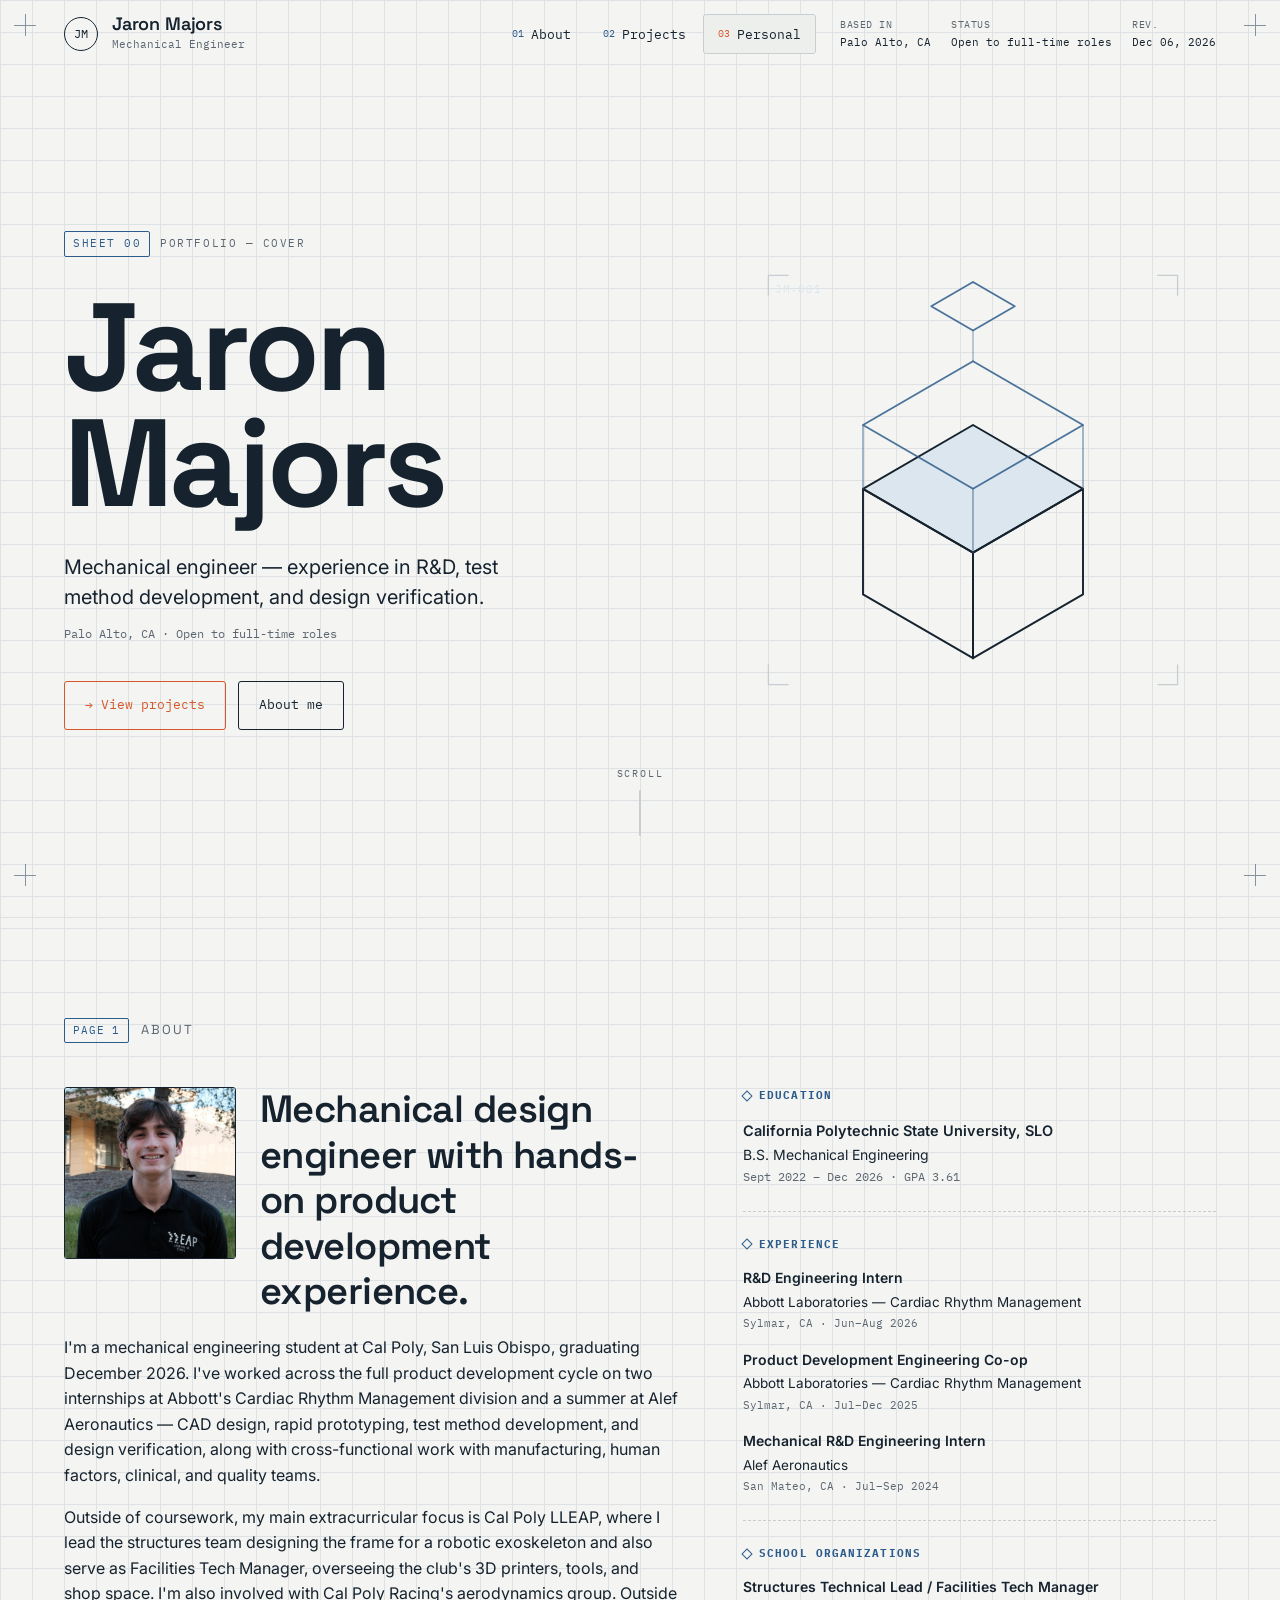
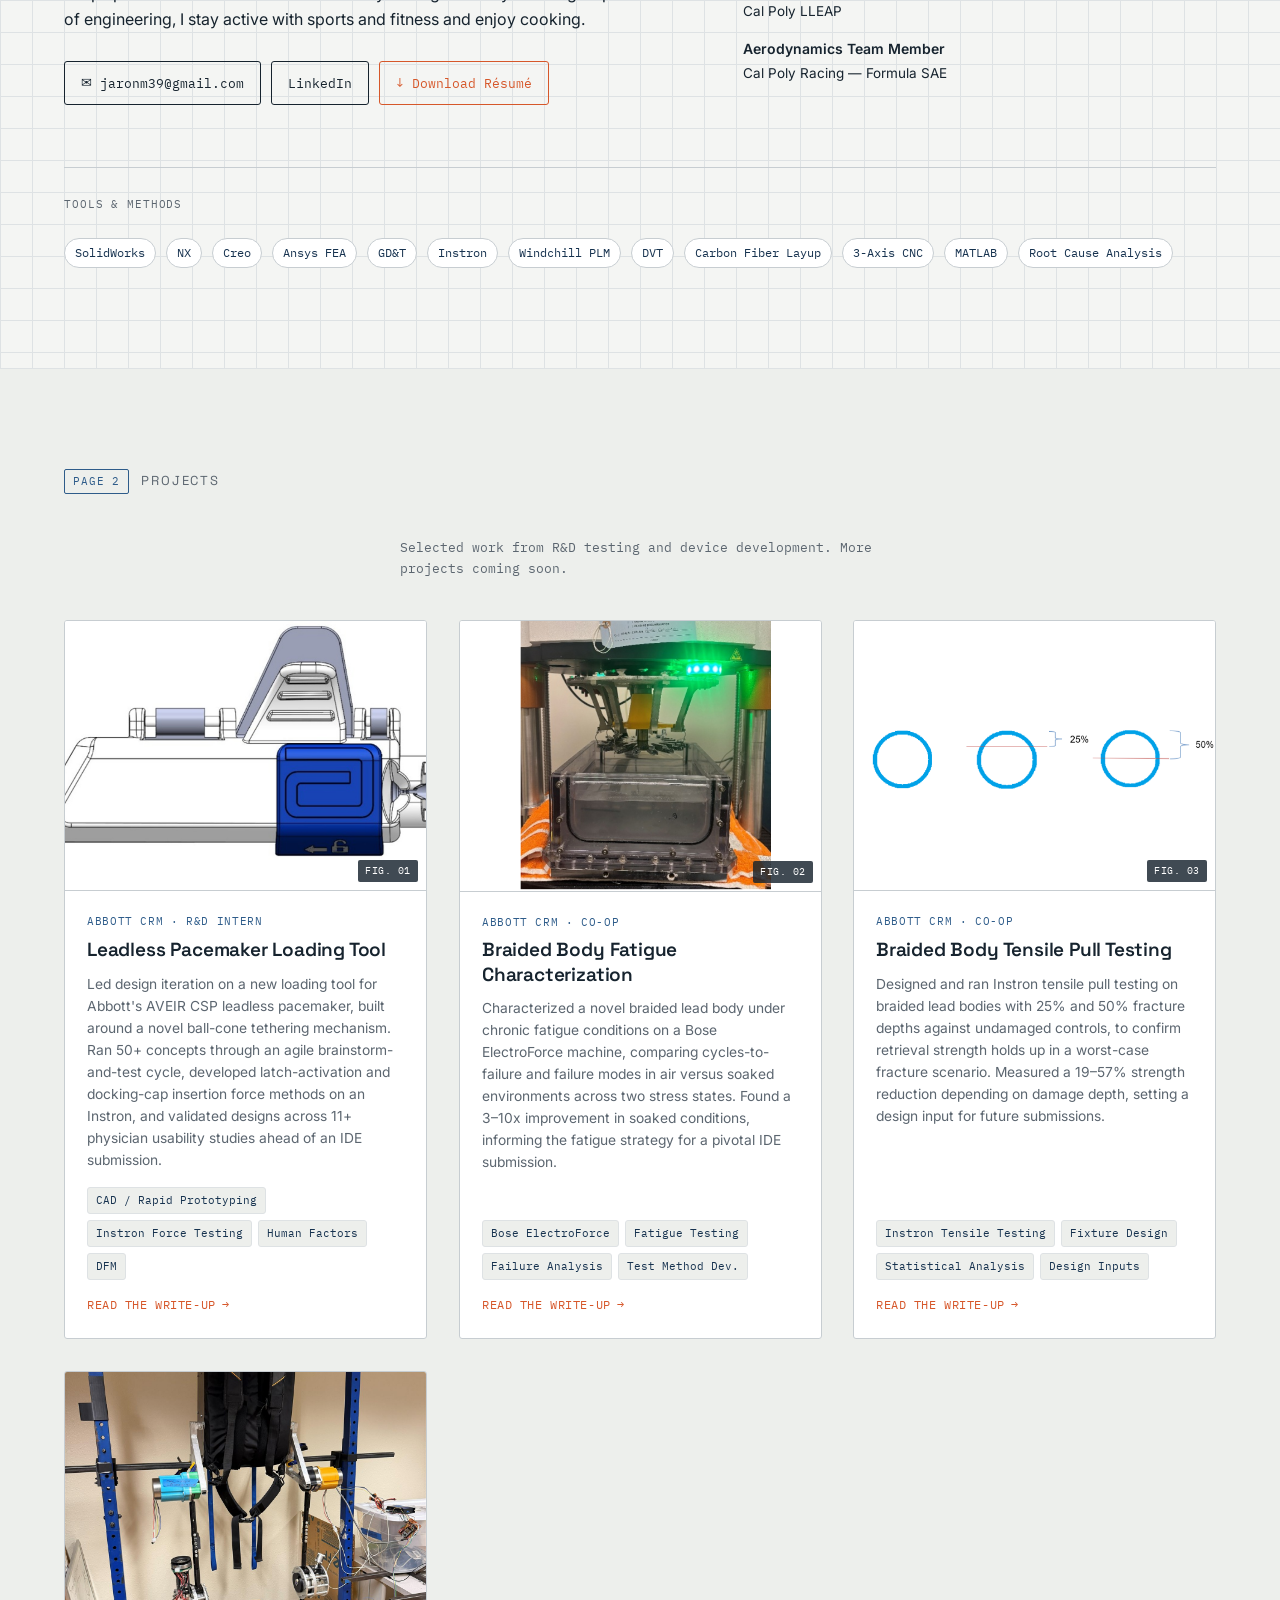
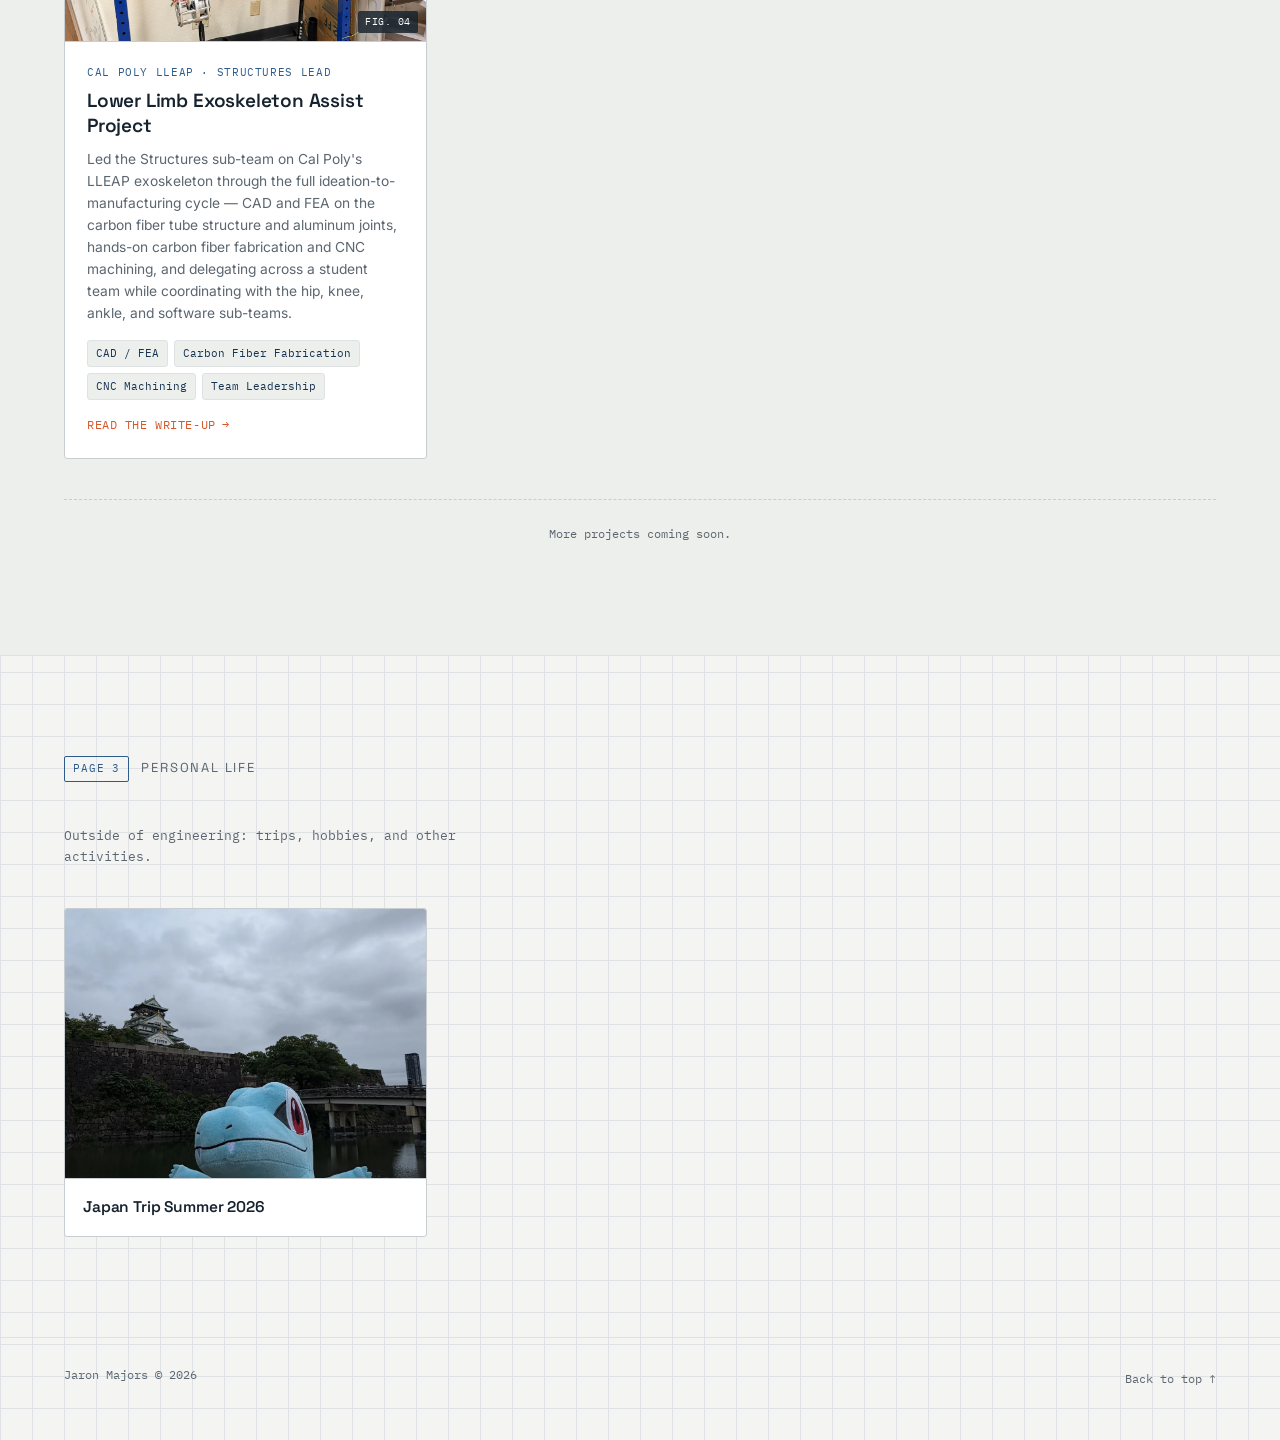
==== commit b5f1d30c: "Add JM favicon and enlarge About portrait - New assets/favicon.svg: dark rounded square with a blue " ====
--- a/index.html
+++ b/index.html
@@ -8,6 +8,7 @@
 <meta name="color-scheme" content="light dark">
 <meta name="theme-color" content="#F4F5F3" media="(prefers-color-scheme: light)">
 <meta name="theme-color" content="#12171B" media="(prefers-color-scheme: dark)">
+<link rel="icon" type="image/svg+xml" href="assets/favicon.svg">
 <link rel="preconnect" href="https://fonts.googleapis.com">
 <link rel="preconnect" href="https://fonts.gstatic.com" crossorigin>
 <link href="https://fonts.googleapis.com/css2?family=Space+Grotesk:wght@400;500;600;700&family=Inter:wght@400;500;600&family=IBM+Plex+Mono:wght@400;500&display=swap" rel="stylesheet">
--- a/css/style.css
+++ b/css/style.css
@@ -556,7 +556,7 @@
 }
 .about__photo{
   flex:none;
-  width:clamp(96px, 22vw, 112px);
+  width:clamp(132px, 30vw, 172px);
   aspect-ratio:1/1;
   margin:0;
   overflow:hidden;
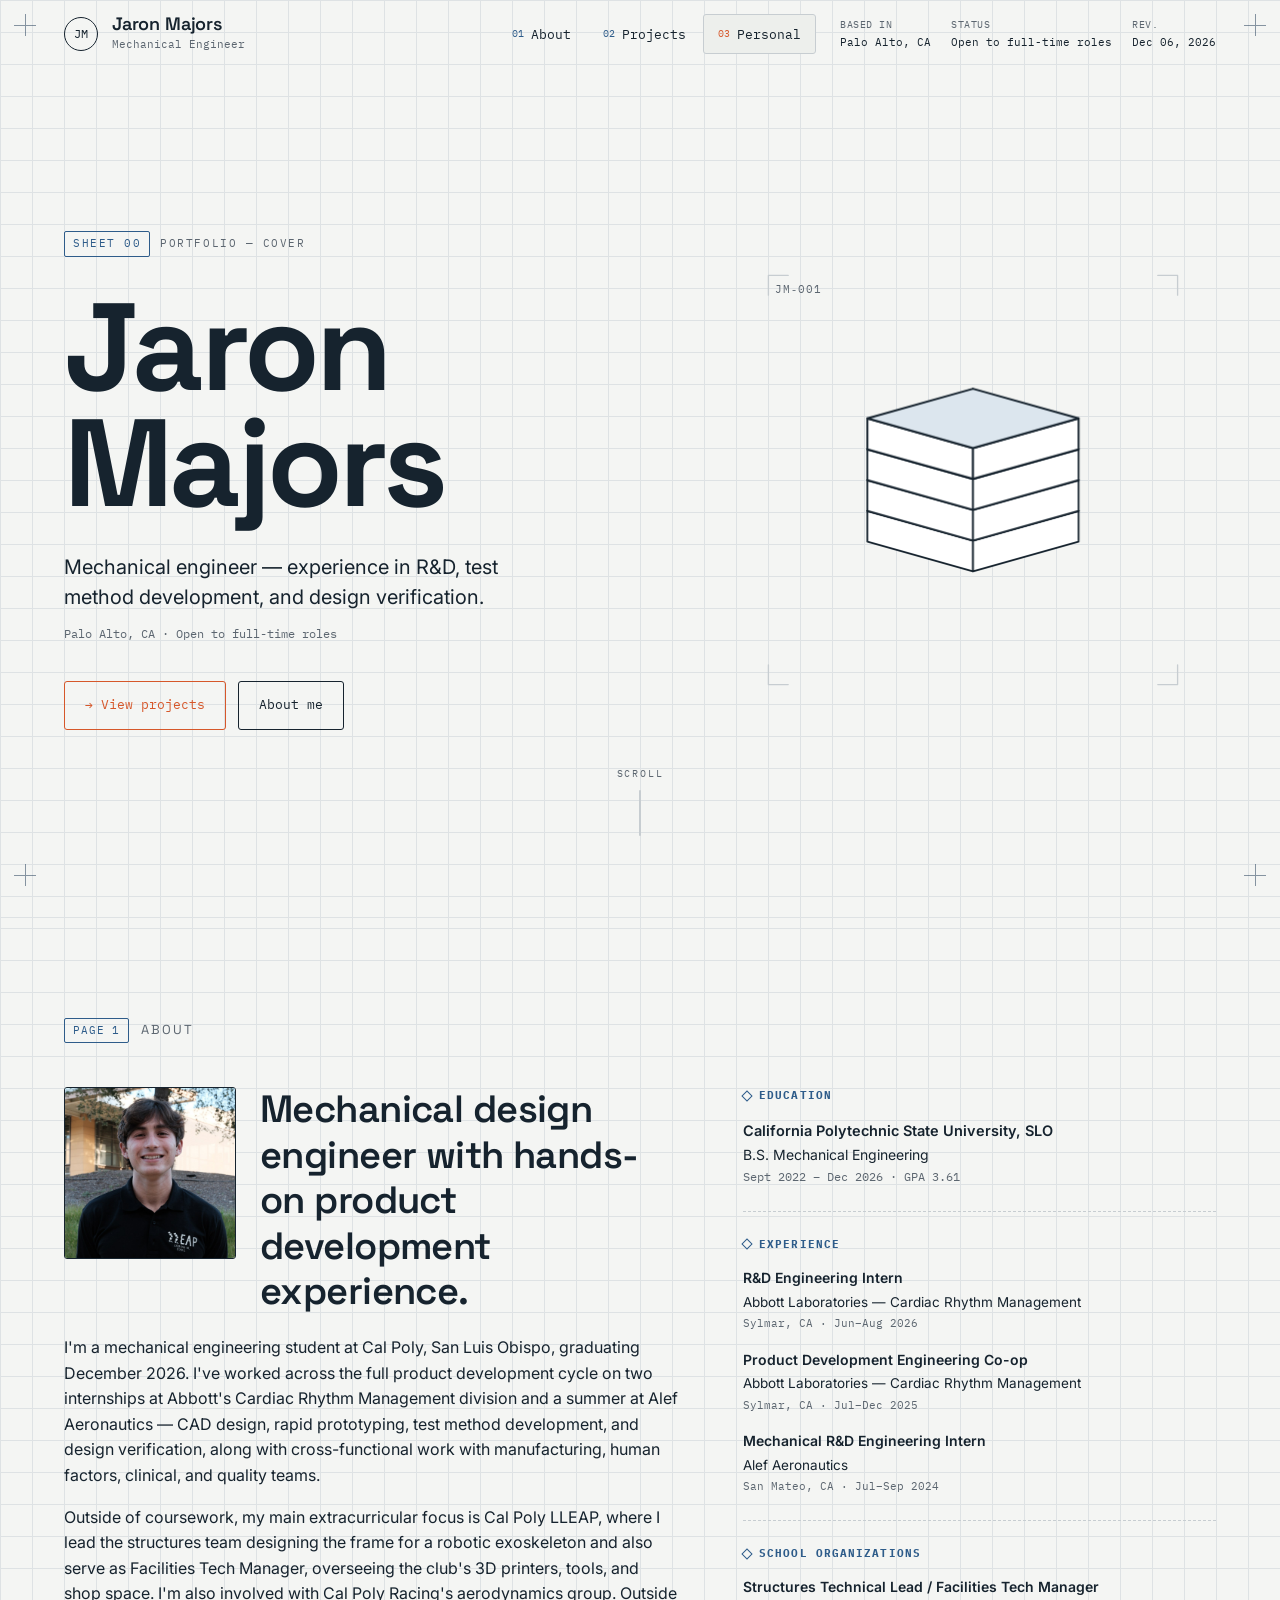
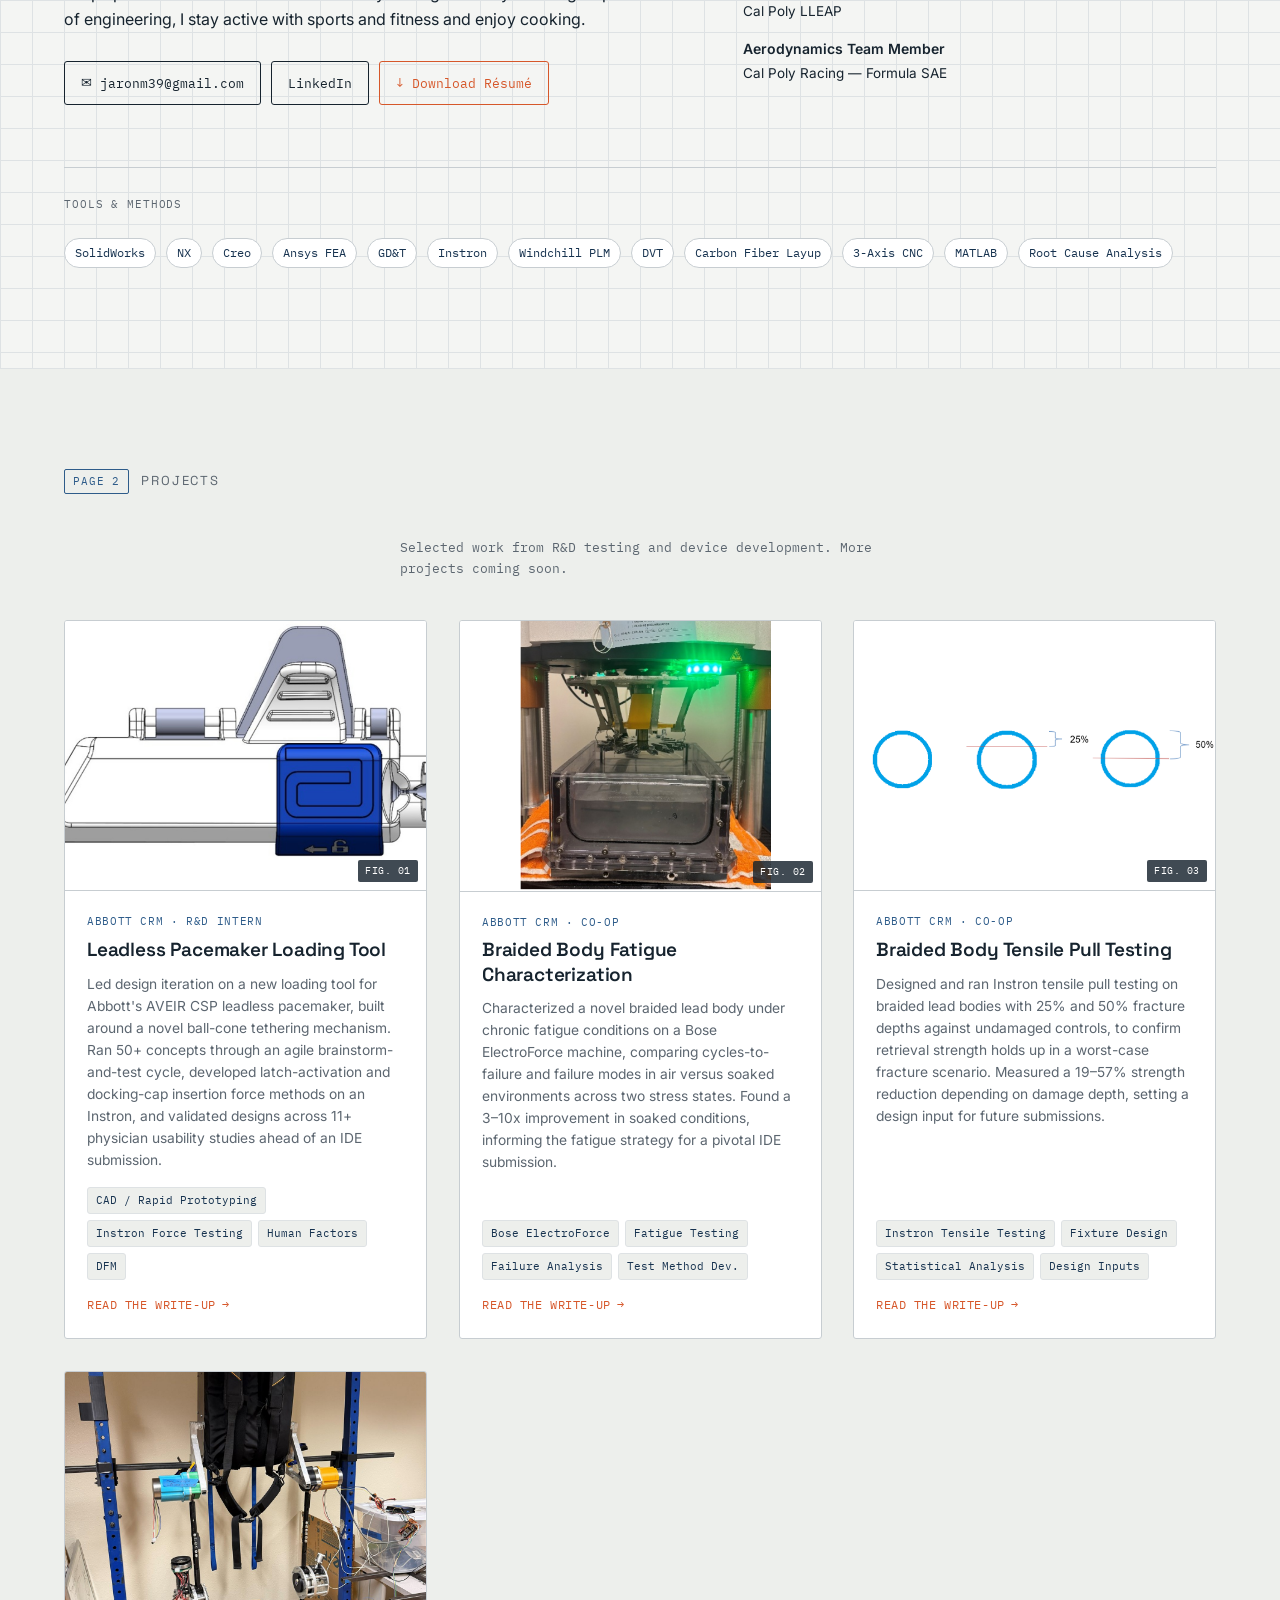
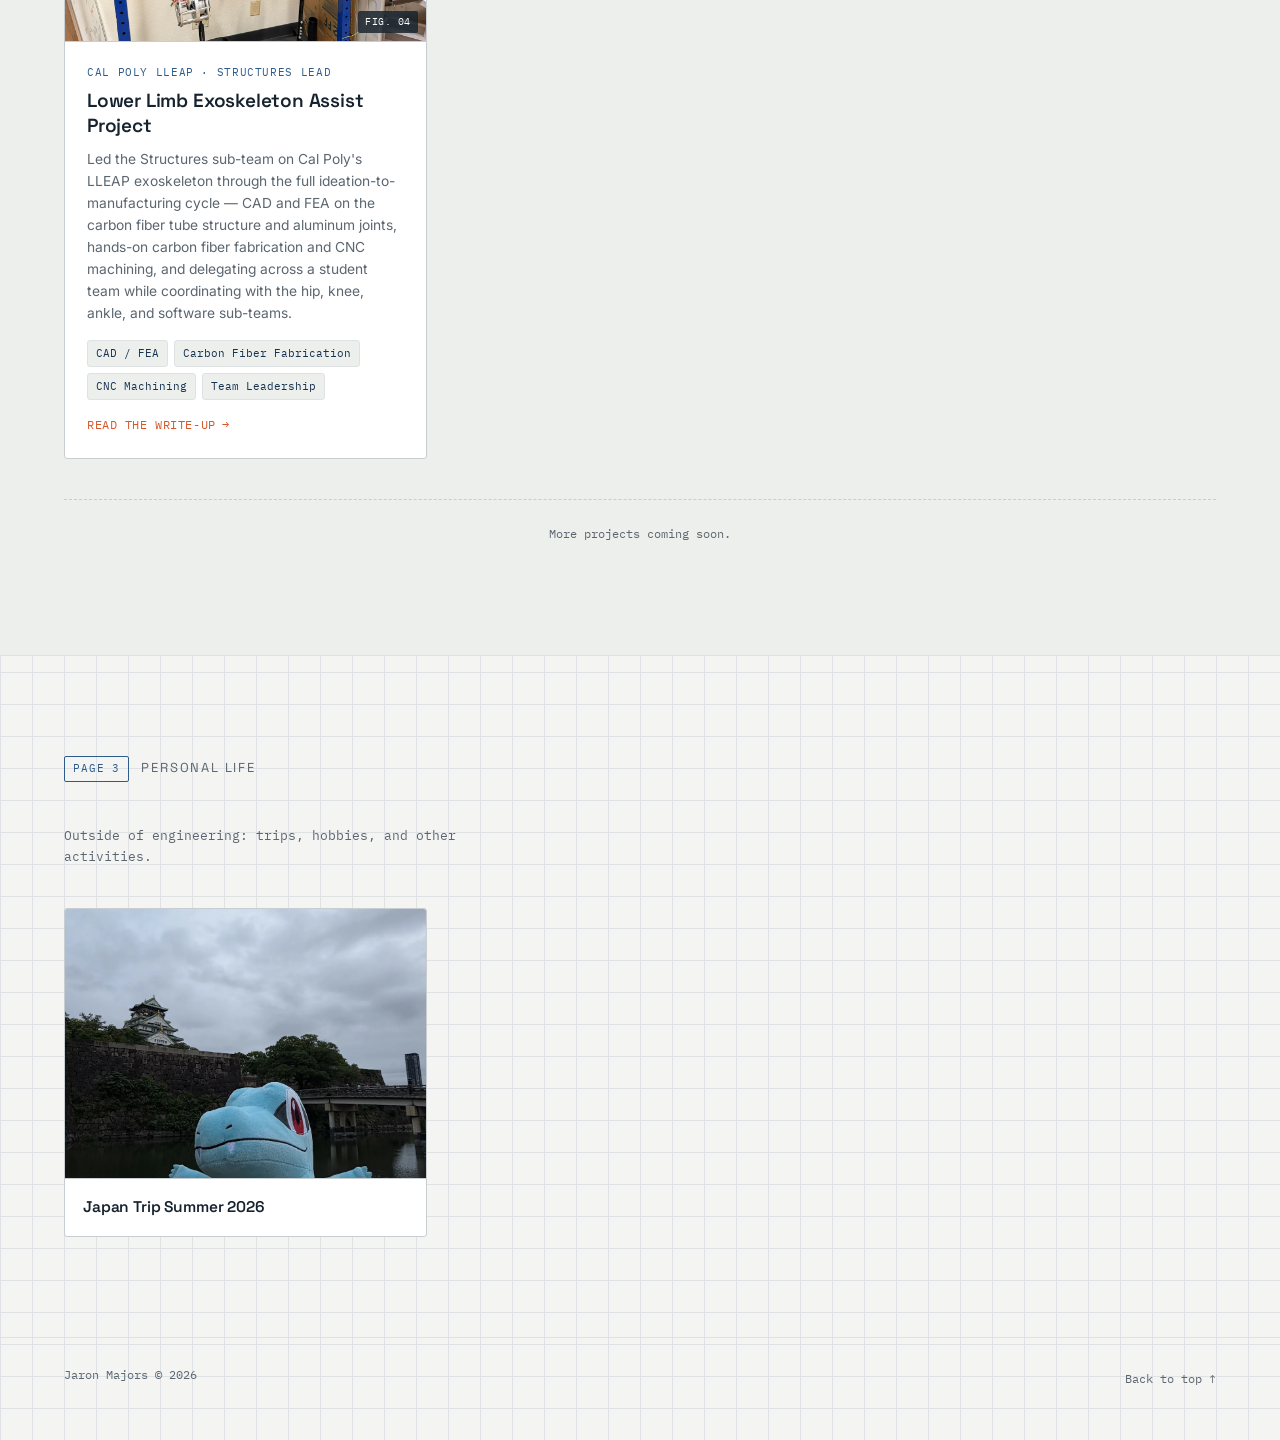
==== commit 0280dd18: "Make the hero figure explode on hover Rebuild the cover graphic as four stacked isometric slabs that" ====
--- a/index.html
+++ b/index.html
@@ -66,25 +66,38 @@
       <div class="hero__figure" aria-hidden="true">
         <svg viewBox="0 0 400 400" stroke-width="1.6" stroke-linecap="round" stroke-linejoin="round"
              xmlns="http://www.w3.org/2000/svg" role="presentation">
+          <!-- exploded-view centerline (revealed on hover) -->
+          <line class="hero-centerline" x1="200" y1="46" x2="200" y2="300" stroke-width="1.2"/>
+
           <!-- drawing-frame corner ticks -->
           <path data-draw data-c="line" style="--d:0s"   stroke-width="1.2" pathLength="1" d="M14 32 L14 14 L32 14"/>
           <path data-draw data-c="line" style="--d:.05s" stroke-width="1.2" pathLength="1" d="M386 32 L386 14 L368 14"/>
           <path data-draw data-c="line" style="--d:.05s" stroke-width="1.2" pathLength="1" d="M14 368 L14 386 L32 386"/>
           <path data-draw data-c="line" style="--d:.05s" stroke-width="1.2" pathLength="1" d="M386 368 L386 386 L368 386"/>
-          <!-- isometric block -->
-          <path data-fill d="M200 150 L300 208 L200 266 L100 208 Z"/>
-          <path data-draw style="--d:.35s" stroke-width="1.75" pathLength="1" d="M200 150 L300 208 L200 266 L100 208 Z"/>
-          <path data-draw style="--d:.55s" stroke-width="1.75" pathLength="1" d="M200 266 L300 208 L300 304 L200 362 Z"/>
-          <path data-draw style="--d:.75s" stroke-width="1.75" pathLength="1" d="M200 266 L100 208 L100 304 L200 362 Z"/>
-          <!-- exploded top face lifting off -->
-          <path data-draw data-c="blue" style="--d:1.05s" opacity=".85" pathLength="1" d="M200 92 L300 150 L200 208 L100 150 Z"/>
-          <line data-draw data-c="blue" style="--d:1.2s"  opacity=".7" stroke-width="1.1" pathLength="1" x1="200" y1="266" x2="200" y2="208"/>
-          <line data-draw data-c="blue" style="--d:1.25s" opacity=".7" stroke-width="1.1" pathLength="1" x1="300" y1="208" x2="300" y2="150"/>
-          <line data-draw data-c="blue" style="--d:1.3s"  opacity=".7" stroke-width="1.1" pathLength="1" x1="100" y1="208" x2="100" y2="150"/>
-          <!-- small part lifting further off -->
-          <path data-draw data-c="blue" style="--d:1.5s" opacity=".85" pathLength="1" d="M200 20 L238 42 L200 64 L162 42 Z"/>
-          <line data-draw data-c="blue" style="--d:1.62s" opacity=".5" stroke-width="1.1" pathLength="1" x1="200" y1="92" x2="200" y2="64"/>
-          <text data-fill x="20" y="30" font-size="10">JM&#8209;001</text>
+
+          <!-- isometric block, built from four stacked slabs that pull apart on hover -->
+          <g class="hero-part" data-lvl="0" data-fade style="--d:.35s">
+            <path class="hero-face" data-draw stroke-width="1.6" pathLength="1" d="M200 255 L104 228 L104 256 L200 283 Z"/>
+            <path class="hero-face" data-draw stroke-width="1.6" pathLength="1" d="M200 255 L296 228 L296 256 L200 283 Z"/>
+            <path class="hero-top"  data-draw stroke-width="1.6" pathLength="1" d="M200 201 L296 228 L200 255 L104 228 Z"/>
+          </g>
+          <g class="hero-part" data-lvl="1" data-fade style="--d:.55s">
+            <path class="hero-face" data-draw stroke-width="1.6" pathLength="1" d="M200 227 L104 200 L104 228 L200 255 Z"/>
+            <path class="hero-face" data-draw stroke-width="1.6" pathLength="1" d="M200 227 L296 200 L296 228 L200 255 Z"/>
+            <path class="hero-top"  data-draw stroke-width="1.6" pathLength="1" d="M200 173 L296 200 L200 227 L104 200 Z"/>
+          </g>
+          <g class="hero-part" data-lvl="2" data-fade style="--d:.75s">
+            <path class="hero-face" data-draw stroke-width="1.6" pathLength="1" d="M200 199 L104 172 L104 200 L200 227 Z"/>
+            <path class="hero-face" data-draw stroke-width="1.6" pathLength="1" d="M200 199 L296 172 L296 200 L200 227 Z"/>
+            <path class="hero-top"  data-draw stroke-width="1.6" pathLength="1" d="M200 145 L296 172 L200 199 L104 172 Z"/>
+          </g>
+          <g class="hero-part" data-lvl="3" data-fade style="--d:.95s">
+            <path class="hero-face" data-draw stroke-width="1.75" pathLength="1" d="M200 171 L104 144 L104 172 L200 199 Z"/>
+            <path class="hero-face" data-draw stroke-width="1.75" pathLength="1" d="M200 171 L296 144 L296 172 L200 199 Z"/>
+            <path class="hero-top"  data-draw stroke-width="1.75" pathLength="1" d="M200 117 L296 144 L200 171 L104 144 Z"/>
+          </g>
+
+          <text data-fade x="20" y="30" font-size="10" style="--d:1.15s">JM&#8209;001</text>
         </svg>
       </div>
     </div>
--- a/css/style.css
+++ b/css/style.css
@@ -405,13 +405,18 @@
   overflow:visible;
   stroke:var(--ink);
   fill:none;
+  cursor:crosshair;
   animation:hero-floaty 7s ease-in-out infinite;
 }
 .hero__figure [data-c="line"]{ stroke:var(--line); }
-.hero__figure [data-c="blue"]{ stroke:var(--blue); }
-.hero__figure [data-c="accent"]{ stroke:var(--accent); }
-.hero__figure [data-c="muted"]{ stroke:var(--muted); }
-.hero__figure [data-fill]{ fill:var(--blue-pale); stroke:none; }
+.hero__figure .hero-face{ fill:var(--surface); }
+.hero__figure .hero-top{ fill:var(--blue-pale); }
+.hero__figure .hero-centerline{
+  stroke:var(--blue);
+  stroke-dasharray:3 5;
+  opacity:0;
+  transition:opacity .4s var(--ease);
+}
 .hero__figure text{
   font-family:var(--font-mono);
   fill:var(--muted);
@@ -424,9 +429,9 @@
   stroke-dashoffset:1;
   animation:hero-draw 1.4s var(--ease) var(--d, 0s) forwards;
 }
-.hero__figure [data-fill]{
+.hero__figure [data-fade]{
   opacity:0;
-  animation:hero-fade 1s var(--ease) 1.05s forwards;
+  animation:hero-fade .9s var(--ease) var(--d, 0s) forwards;
 }
 @keyframes hero-draw{ to{ stroke-dashoffset:0; } }
 @keyframes hero-fade{ to{ opacity:1; } }
@@ -434,6 +439,13 @@
   0%,100%{ transform:translateY(0) rotate(-0.35deg); }
   50%{ transform:translateY(-10px) rotate(0.35deg); }
 }
+
+/* Exploded view — parts separate when the figure is hovered */
+.hero__figure .hero-part{ transition:transform .6s var(--ease); }
+.hero__figure:hover .hero-part[data-lvl="1"]{ transform:translateY(-22px); }
+.hero__figure:hover .hero-part[data-lvl="2"]{ transform:translateY(-48px); }
+.hero__figure:hover .hero-part[data-lvl="3"]{ transform:translateY(-80px); }
+.hero__figure:hover .hero-centerline{ opacity:.5; }
 
 .hero__scroll{
   align-self:center;
@@ -472,7 +484,9 @@
 @media (prefers-reduced-motion: reduce){
   .hero__figure svg{ animation:none; }
   .hero__figure [data-draw]{ stroke-dashoffset:0; animation:none; }
-  .hero__figure [data-fill]{ opacity:1; animation:none; }
+  .hero__figure [data-fade]{ opacity:1; animation:none; }
+  .hero__figure .hero-part{ transition:none; }
+  .hero__figure .hero-centerline{ transition:none; }
   .hero__scroll-line::after{ animation:none; opacity:0; }
 }
 
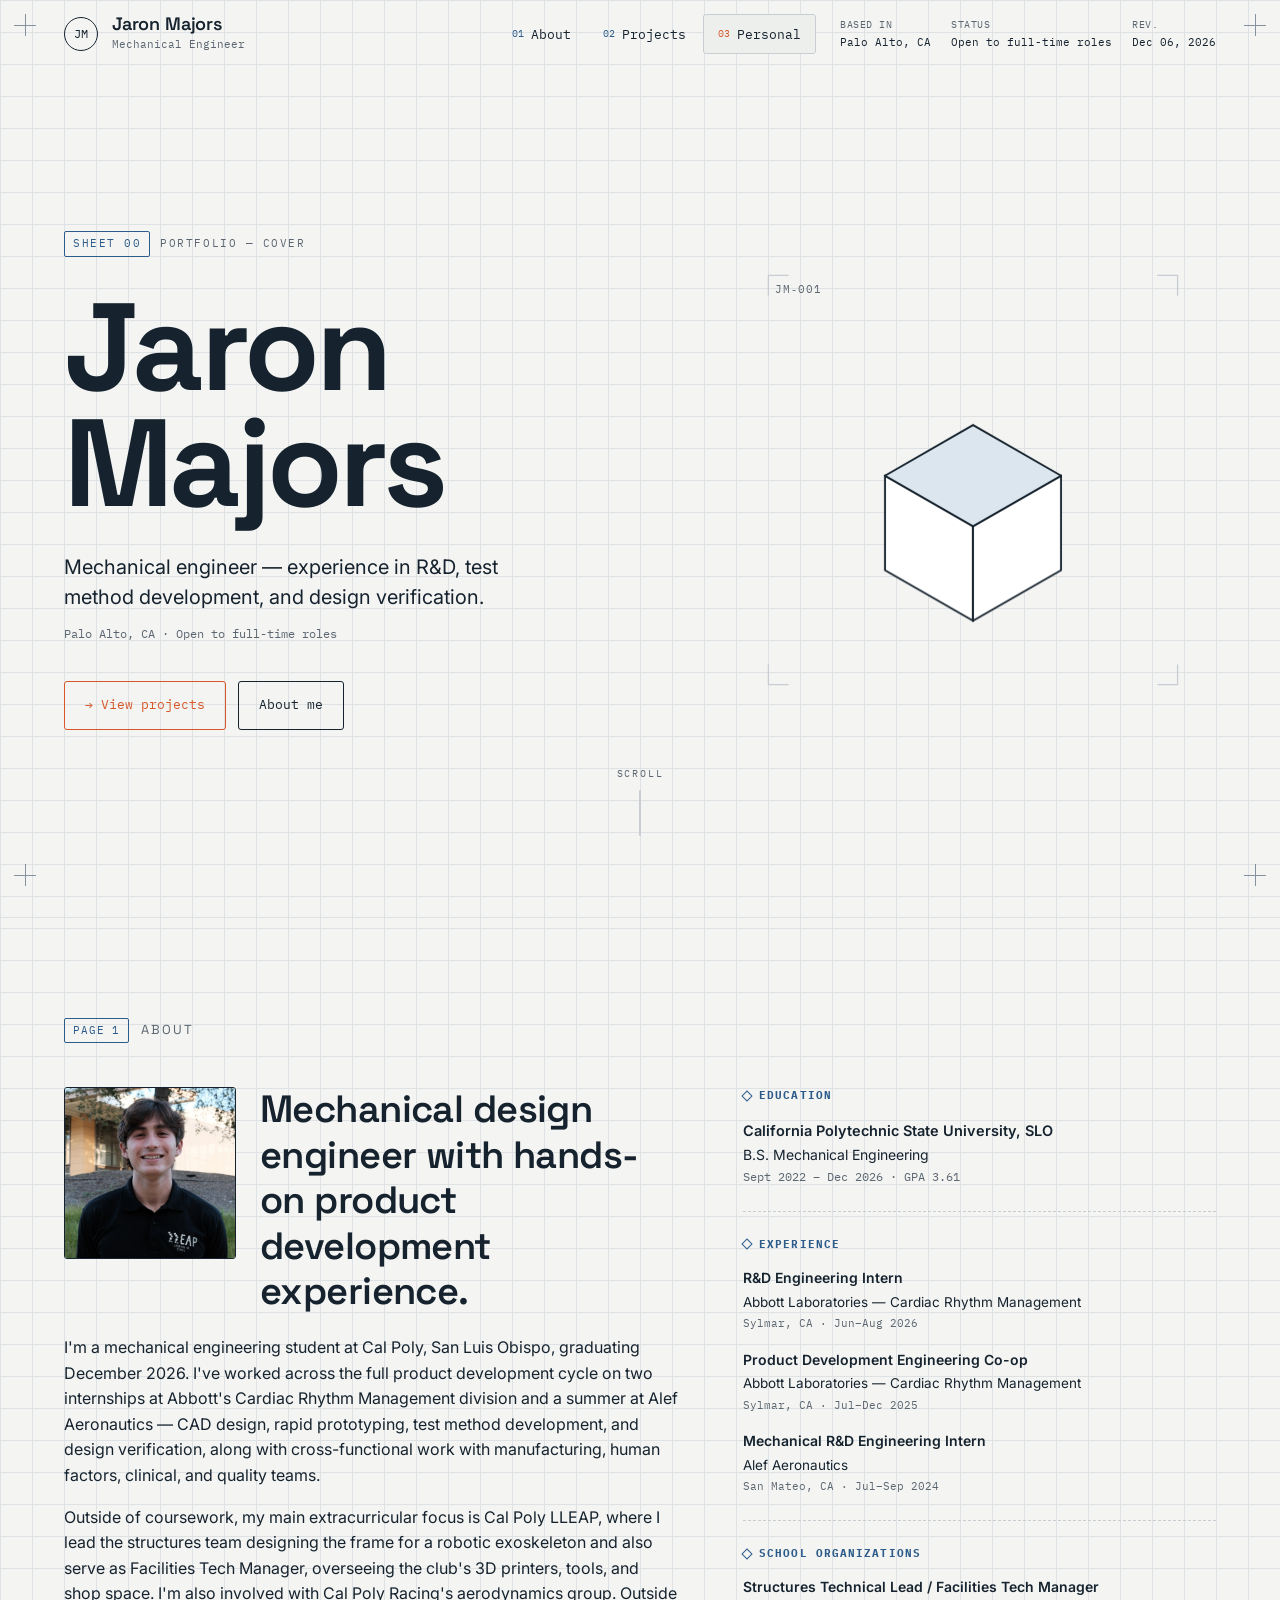
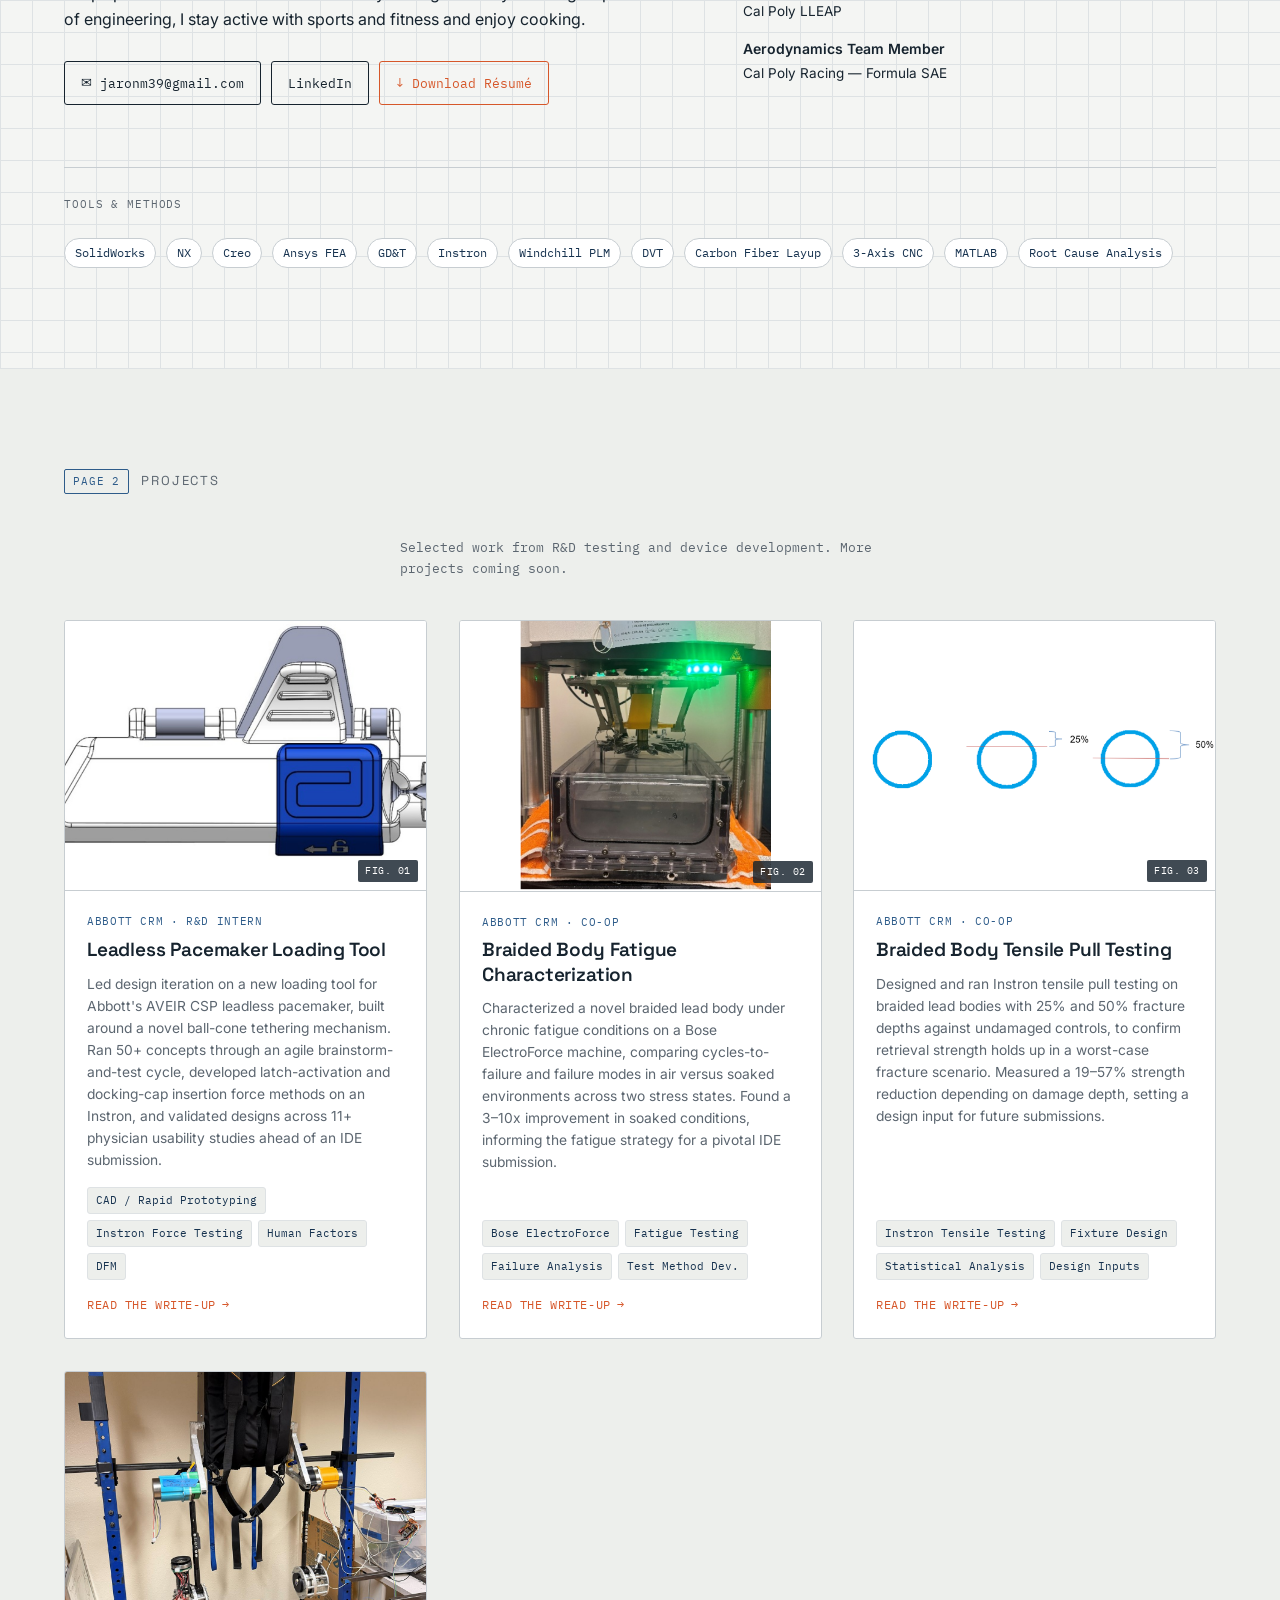
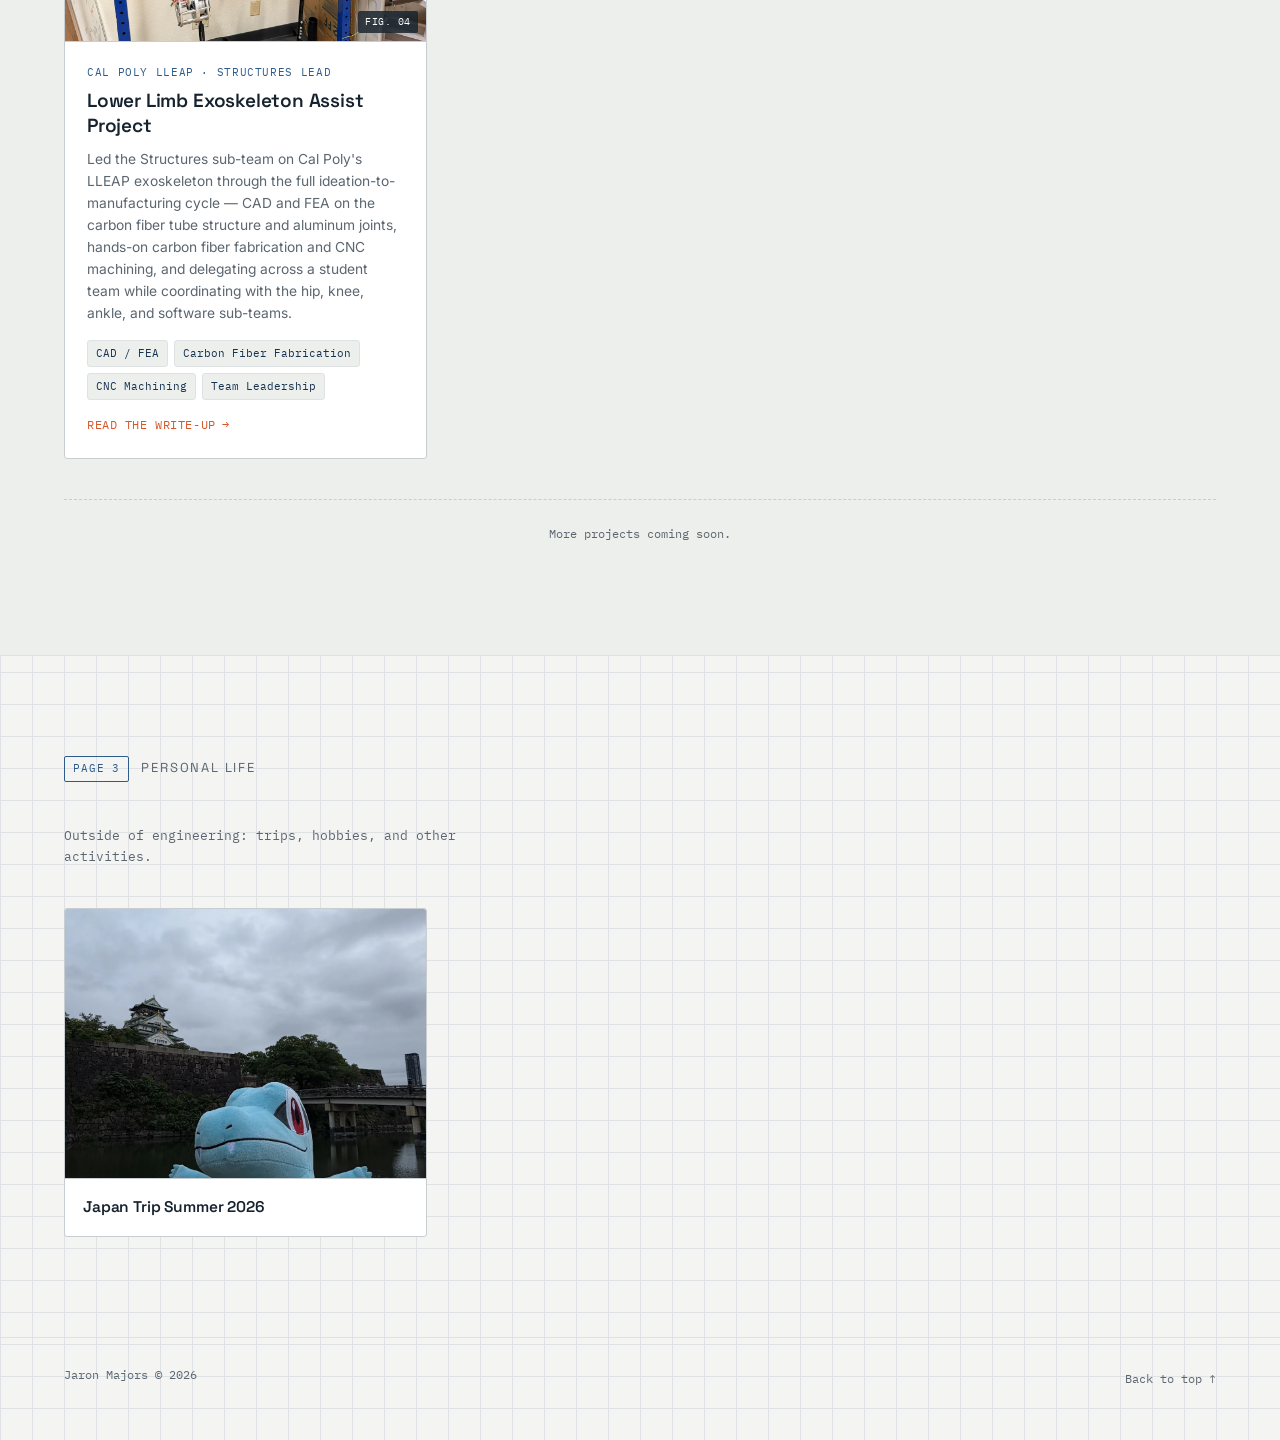
==== commit b55b5f86: "Rework hero figure: cube that bursts along 3 axes Replace the four-slab stack with a solid isometric" ====
--- a/index.html
+++ b/index.html
@@ -12,7 +12,7 @@
 <link rel="preconnect" href="https://fonts.googleapis.com">
 <link rel="preconnect" href="https://fonts.gstatic.com" crossorigin>
 <link href="https://fonts.googleapis.com/css2?family=Space+Grotesk:wght@400;500;600;700&family=Inter:wght@400;500;600&family=IBM+Plex+Mono:wght@400;500&display=swap" rel="stylesheet">
-<link rel="stylesheet" href="css/style.css">
+<link rel="stylesheet" href="css/style.css?v=3">
 </head>
 <body class="has-hero">
 
@@ -66,35 +66,39 @@
       <div class="hero__figure" aria-hidden="true">
         <svg viewBox="0 0 400 400" stroke-width="1.6" stroke-linecap="round" stroke-linejoin="round"
              xmlns="http://www.w3.org/2000/svg" role="presentation">
-          <!-- exploded-view centerline (revealed on hover) -->
-          <line class="hero-centerline" x1="200" y1="46" x2="200" y2="300" stroke-width="1.2"/>
-
           <!-- drawing-frame corner ticks -->
           <path data-draw data-c="line" style="--d:0s"   stroke-width="1.2" pathLength="1" d="M14 32 L14 14 L32 14"/>
           <path data-draw data-c="line" style="--d:.05s" stroke-width="1.2" pathLength="1" d="M386 32 L386 14 L368 14"/>
           <path data-draw data-c="line" style="--d:.05s" stroke-width="1.2" pathLength="1" d="M14 368 L14 386 L32 386"/>
           <path data-draw data-c="line" style="--d:.05s" stroke-width="1.2" pathLength="1" d="M386 368 L386 386 L368 386"/>
 
-          <!-- isometric block, built from four stacked slabs that pull apart on hover -->
-          <g class="hero-part" data-lvl="0" data-fade style="--d:.35s">
-            <path class="hero-face" data-draw stroke-width="1.6" pathLength="1" d="M200 255 L104 228 L104 256 L200 283 Z"/>
-            <path class="hero-face" data-draw stroke-width="1.6" pathLength="1" d="M200 255 L296 228 L296 256 L200 283 Z"/>
-            <path class="hero-top"  data-draw stroke-width="1.6" pathLength="1" d="M200 201 L296 228 L200 255 L104 228 Z"/>
-          </g>
-          <g class="hero-part" data-lvl="1" data-fade style="--d:.55s">
-            <path class="hero-face" data-draw stroke-width="1.6" pathLength="1" d="M200 227 L104 200 L104 228 L200 255 Z"/>
-            <path class="hero-face" data-draw stroke-width="1.6" pathLength="1" d="M200 227 L296 200 L296 228 L200 255 Z"/>
-            <path class="hero-top"  data-draw stroke-width="1.6" pathLength="1" d="M200 173 L296 200 L200 227 L104 200 Z"/>
-          </g>
-          <g class="hero-part" data-lvl="2" data-fade style="--d:.75s">
-            <path class="hero-face" data-draw stroke-width="1.6" pathLength="1" d="M200 199 L104 172 L104 200 L200 227 Z"/>
-            <path class="hero-face" data-draw stroke-width="1.6" pathLength="1" d="M200 199 L296 172 L296 200 L200 227 Z"/>
-            <path class="hero-top"  data-draw stroke-width="1.6" pathLength="1" d="M200 145 L296 172 L200 199 L104 172 Z"/>
-          </g>
-          <g class="hero-part" data-lvl="3" data-fade style="--d:.95s">
-            <path class="hero-face" data-draw stroke-width="1.75" pathLength="1" d="M200 171 L104 144 L104 172 L200 199 Z"/>
-            <path class="hero-face" data-draw stroke-width="1.75" pathLength="1" d="M200 171 L296 144 L296 172 L200 199 Z"/>
-            <path class="hero-top"  data-draw stroke-width="1.75" pathLength="1" d="M200 117 L296 144 L200 171 L104 144 Z"/>
+          <!-- ghost of the assembled cube, and the three explosion axes -->
+          <path class="hero-ghost" stroke-width="1.1" d="M200 150 L280 196 L280 282 L200 328 L120 282 L120 196 Z"/>
+          <g class="hero-axis" stroke-width="1.1">
+            <path class="dash" d="M200 210 L200 92"/>
+            <path d="M194 104 L200 92 L206 104"/>
+            <path class="dash" d="M188 232 L92 288"/>
+            <path d="M100 279 L92 288 L103 293"/>
+            <path class="dash" d="M212 232 L308 288"/>
+            <path d="M300 279 L308 288 L297 293"/>
+          </g>
+
+          <!-- inner core, revealed and slowly spinning when the shell is apart -->
+          <g class="hero-core">
+            <path data-draw style="--d:.9s" stroke-width="1.3" pathLength="1" d="M200 200 L234 220 L200 240 L166 220 Z"/>
+            <path data-draw style="--d:1s"  stroke-width="1.3" pathLength="1" d="M200 240 L166 220 L166 258 L200 278 Z"/>
+            <path data-draw style="--d:1.05s" stroke-width="1.3" pathLength="1" d="M200 240 L234 220 L234 258 L200 278 Z"/>
+          </g>
+
+          <!-- outer shell: three faces that burst apart along their own axes -->
+          <g class="hero-part" data-dx="-34" data-dy="20" data-fade style="--d:.5s">
+            <path class="hero-face" data-draw stroke-width="1.7" pathLength="1" d="M200 242 L120 196 L120 282 L200 328 Z"/>
+          </g>
+          <g class="hero-part" data-dx="34" data-dy="20" data-fade style="--d:.65s">
+            <path class="hero-face" data-draw stroke-width="1.7" pathLength="1" d="M200 242 L280 196 L280 282 L200 328 Z"/>
+          </g>
+          <g class="hero-part" data-dx="0" data-dy="-42" data-fade style="--d:.8s">
+            <path class="hero-top" data-draw stroke-width="1.7" pathLength="1" d="M200 150 L280 196 L200 242 L120 196 Z"/>
           </g>
 
           <text data-fade x="20" y="30" font-size="10" style="--d:1.15s">JM&#8209;001</text>
@@ -364,6 +368,6 @@
   <a href="#personal"><span class="tab-num">03</span>Personal</a>
 </nav>
 
-<script src="js/main.js"></script>
+<script src="js/main.js?v=3"></script>
 </body>
 </html>
--- a/css/style.css
+++ b/css/style.css
@@ -409,14 +409,22 @@
   animation:hero-floaty 7s ease-in-out infinite;
 }
 .hero__figure [data-c="line"]{ stroke:var(--line); }
+.hero__figure [data-c="blue"]{ stroke:var(--blue); }
 .hero__figure .hero-face{ fill:var(--surface); }
 .hero__figure .hero-top{ fill:var(--blue-pale); }
-.hero__figure .hero-centerline{
-  stroke:var(--blue);
-  stroke-dasharray:3 5;
+.hero__figure .hero-core path{ fill:none; stroke:var(--blue); }
+.hero__figure .hero-ghost{
+  stroke:var(--line);
+  stroke-dasharray:4 4;
   opacity:0;
-  transition:opacity .4s var(--ease);
-}
+  transition:opacity .45s var(--ease);
+}
+.hero__figure .hero-axis{
+  stroke:var(--accent);
+  opacity:0;
+  transition:opacity .45s var(--ease);
+}
+.hero__figure .hero-axis .dash{ stroke-dasharray:3 5; }
 .hero__figure text{
   font-family:var(--font-mono);
   fill:var(--muted);
@@ -439,13 +447,18 @@
   0%,100%{ transform:translateY(0) rotate(-0.35deg); }
   50%{ transform:translateY(-10px) rotate(0.35deg); }
 }
-
-/* Exploded view — parts separate when the figure is hovered */
-.hero__figure .hero-part{ transition:transform .6s var(--ease); }
-.hero__figure:hover .hero-part[data-lvl="1"]{ transform:translateY(-22px); }
-.hero__figure:hover .hero-part[data-lvl="2"]{ transform:translateY(-48px); }
-.hero__figure:hover .hero-part[data-lvl="3"]{ transform:translateY(-80px); }
-.hero__figure:hover .hero-centerline{ opacity:.5; }
+@keyframes hero-core-spin{ to{ transform:rotate(360deg); } }
+
+/* Exploded view — JS tweens each shell piece's SVG transform attribute
+   (works in every SVG renderer). These rules reveal the guide lines and
+   spin up the inner core while the shell is apart. */
+.hero__figure.is-exploded .hero-ghost{ opacity:.4; }
+.hero__figure.is-exploded .hero-axis{ opacity:.5; }
+.hero__figure.is-exploded .hero-core{
+  animation:hero-core-spin 12s linear infinite;
+  transform-box:fill-box;
+  transform-origin:center;
+}
 
 .hero__scroll{
   align-self:center;
@@ -485,8 +498,9 @@
   .hero__figure svg{ animation:none; }
   .hero__figure [data-draw]{ stroke-dashoffset:0; animation:none; }
   .hero__figure [data-fade]{ opacity:1; animation:none; }
-  .hero__figure .hero-part{ transition:none; }
-  .hero__figure .hero-centerline{ transition:none; }
+  .hero__figure .hero-ghost,
+  .hero__figure .hero-axis{ transition:none; }
+  .hero__figure.is-exploded .hero-core{ animation:none; }
   .hero__scroll-line::after{ animation:none; opacity:0; }
 }
 
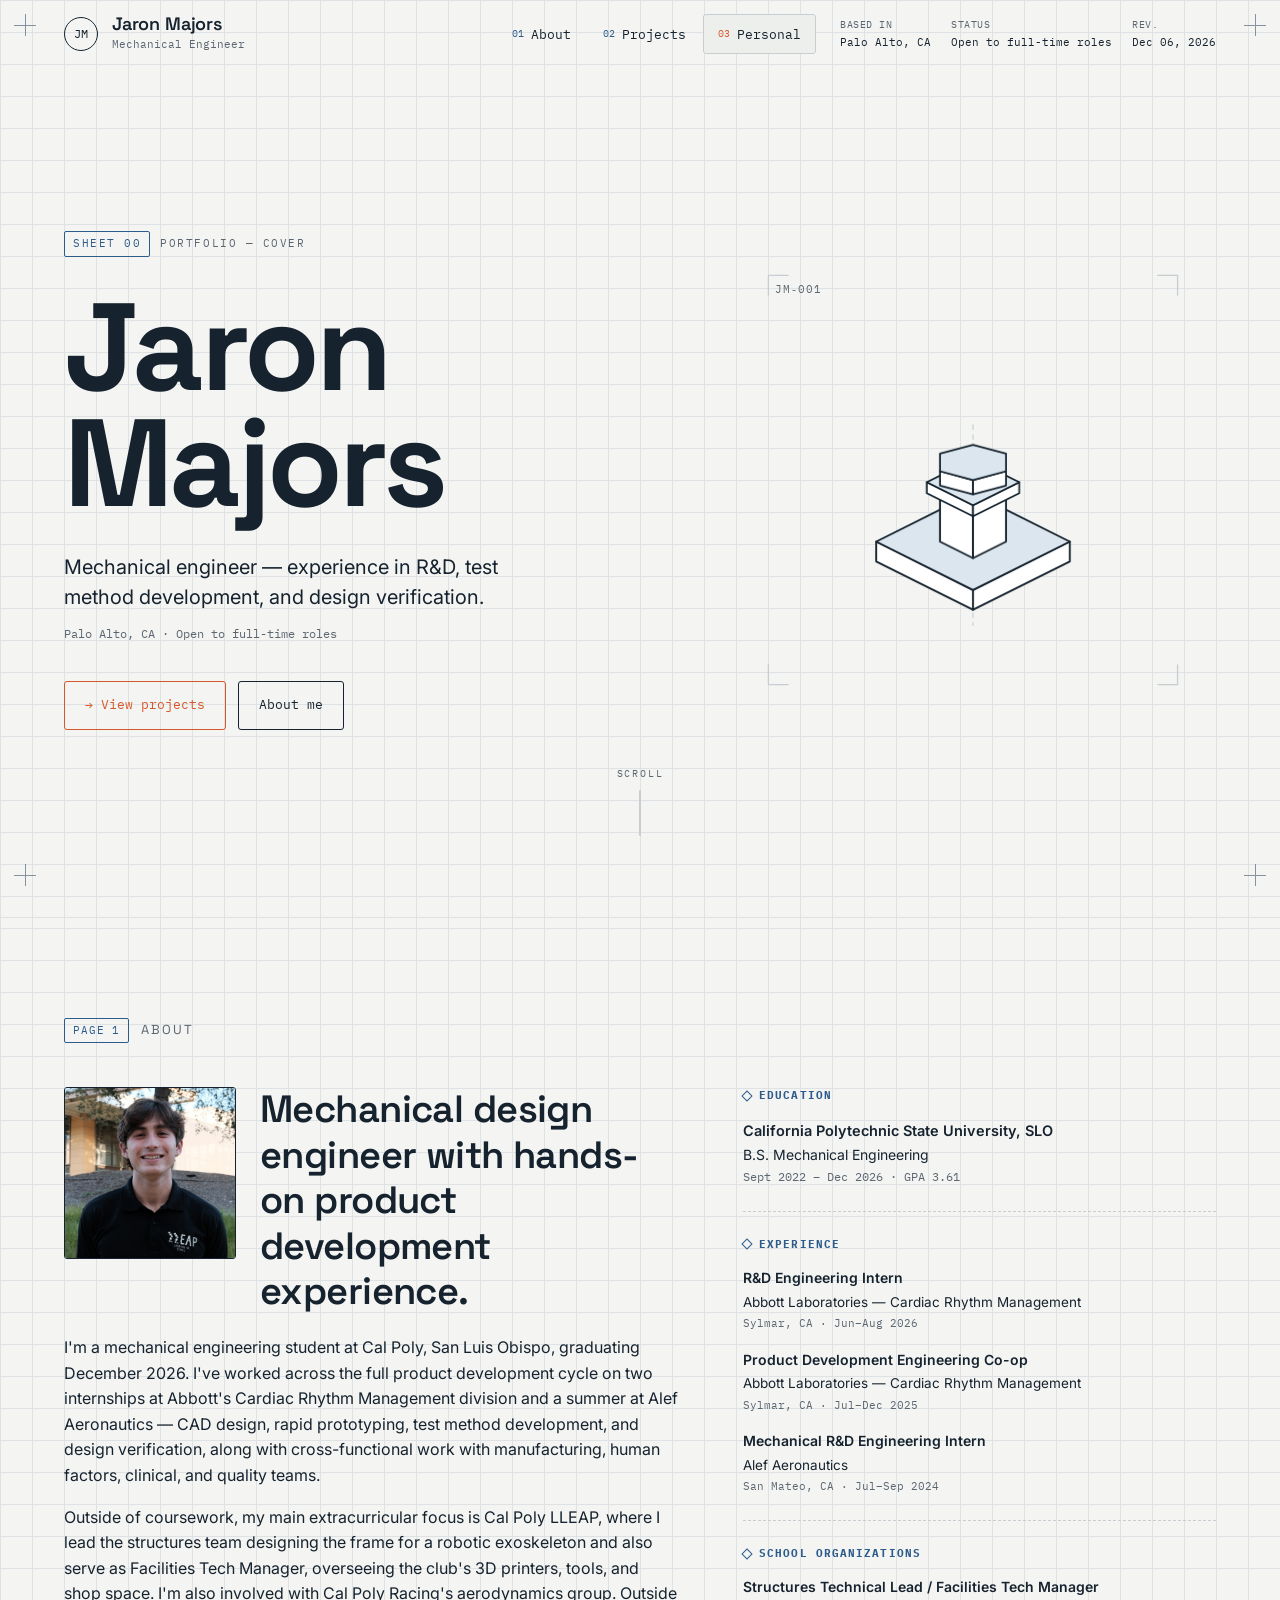
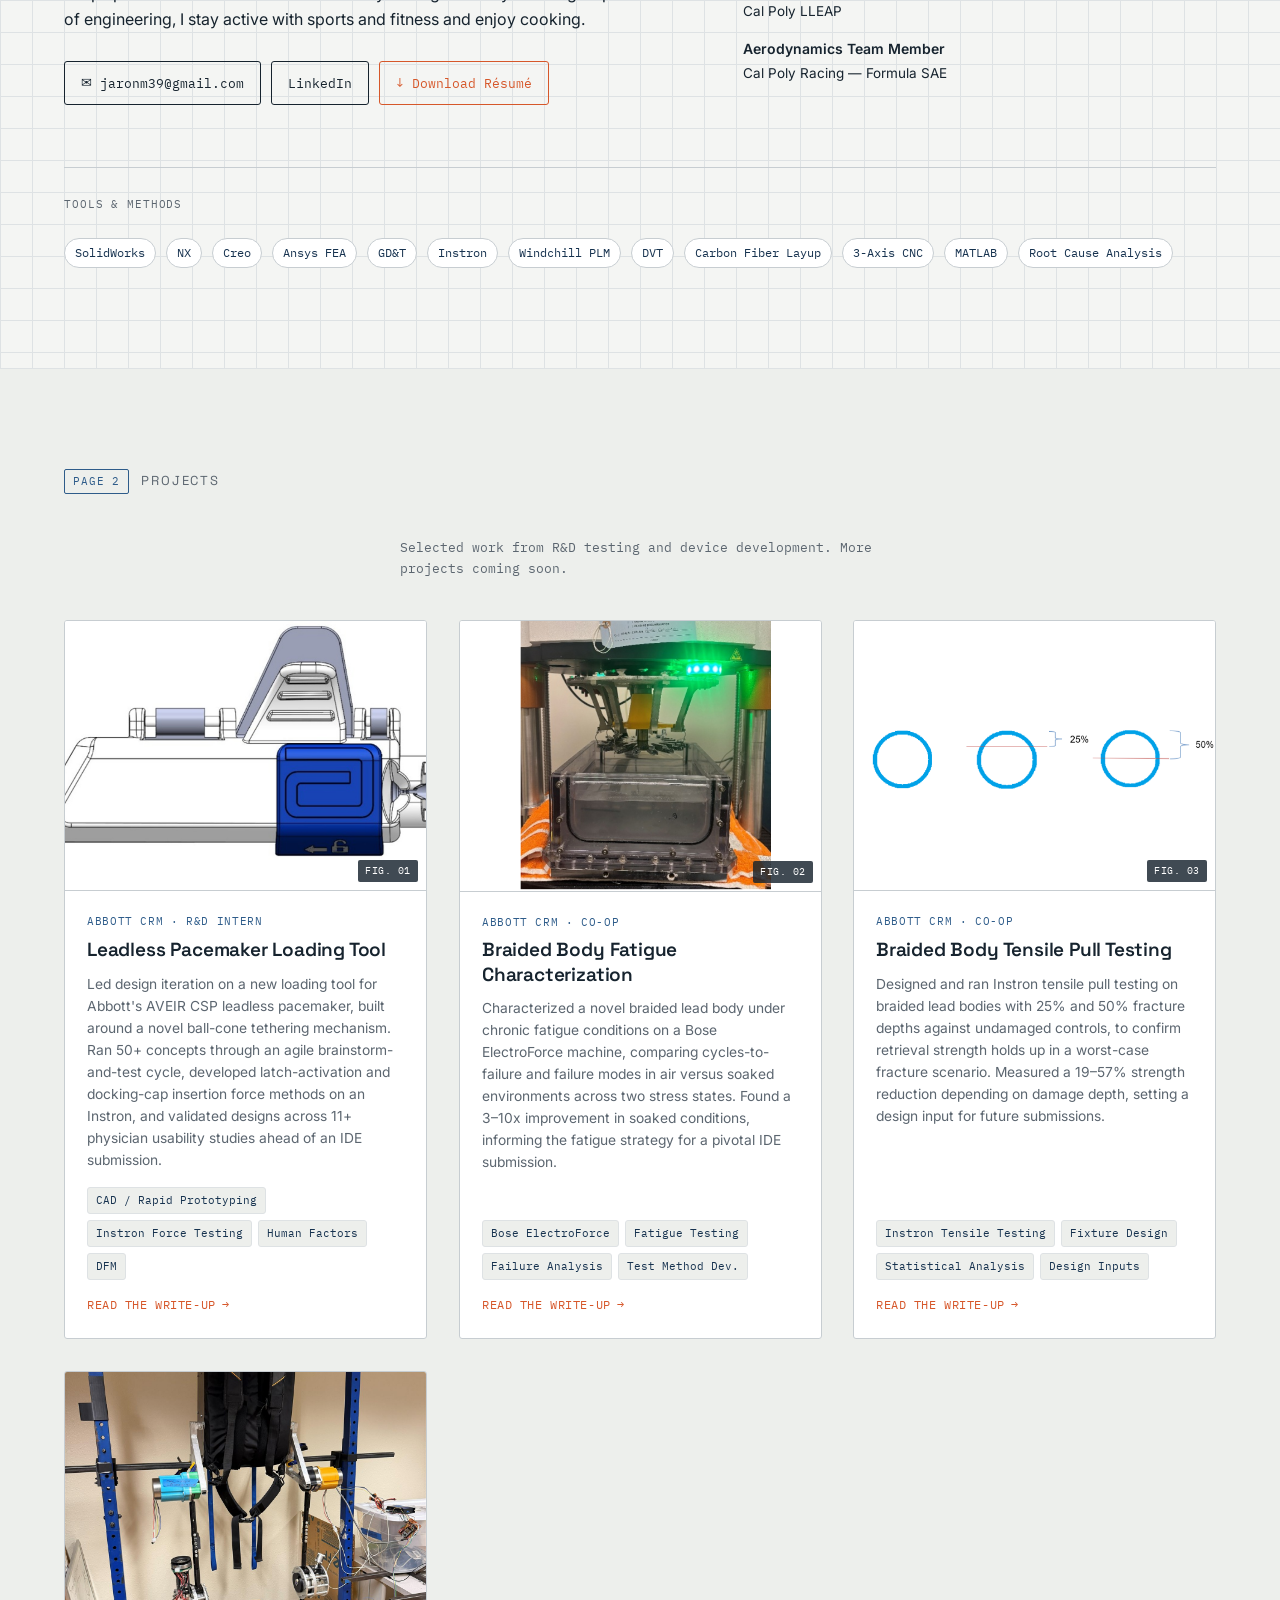
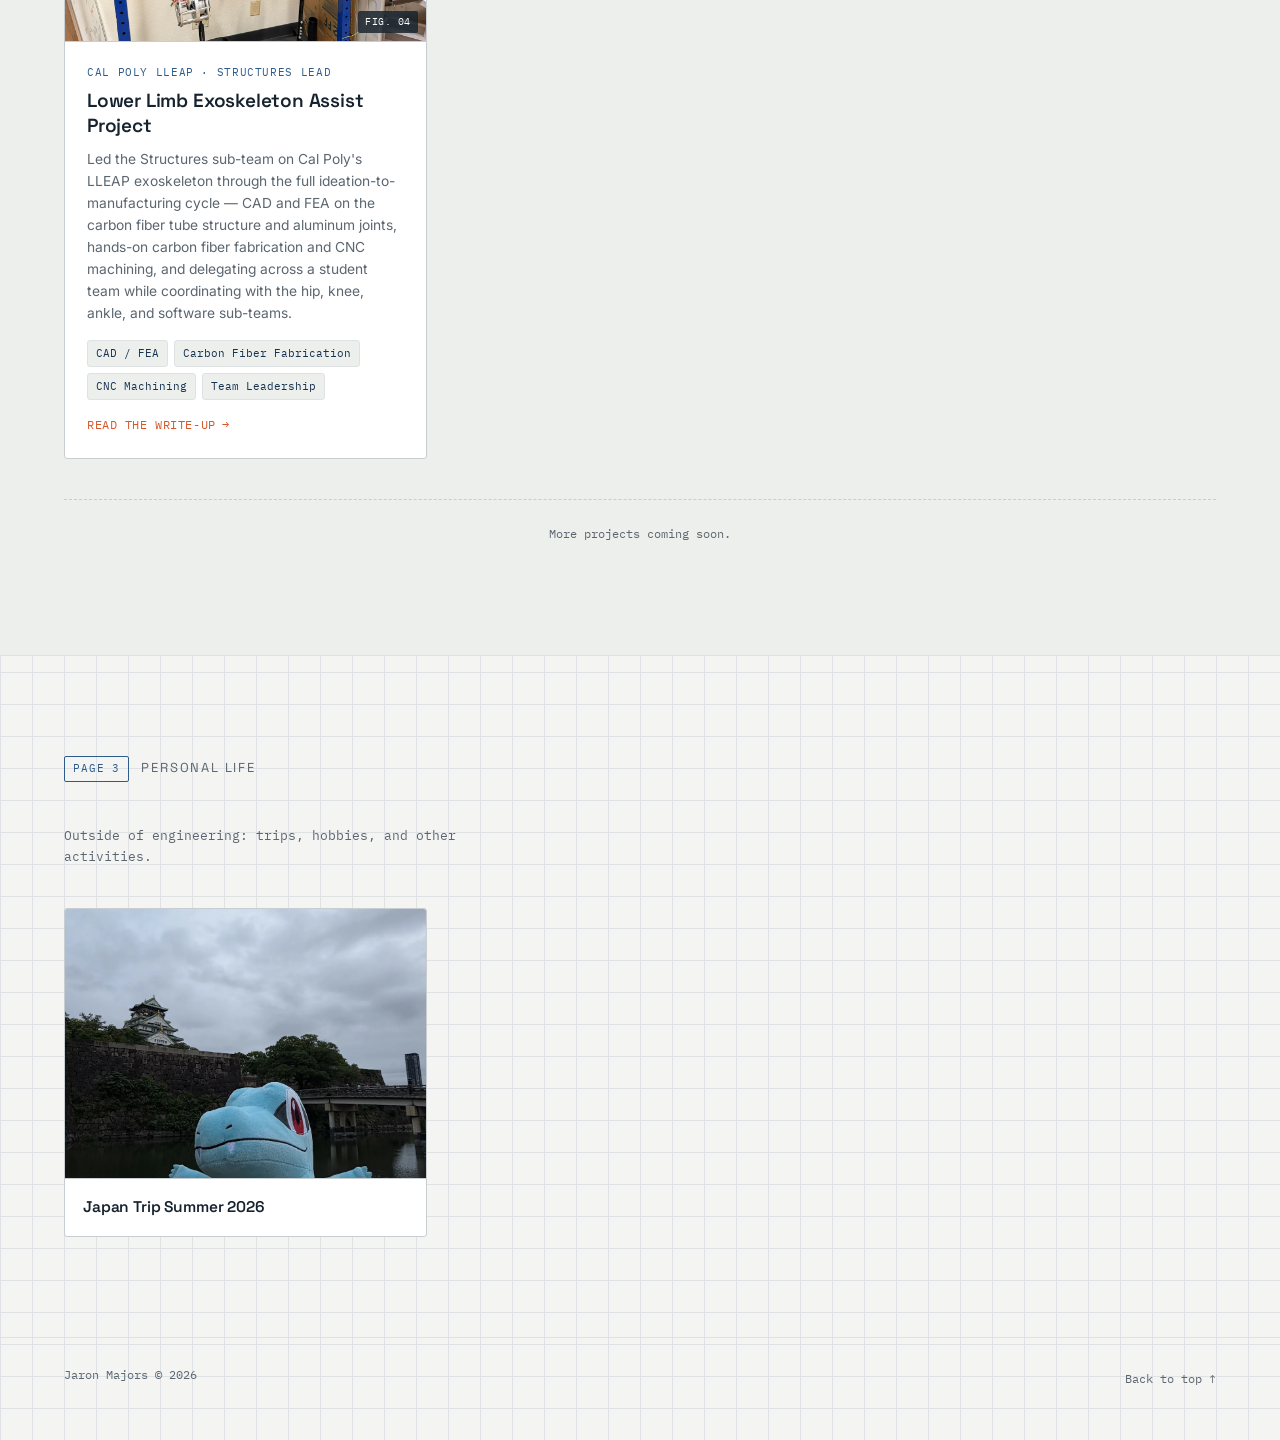
==== commit 2375f922: "Hero figure: simple CAD-style exploded assembly Drop the spinning core / burst-cube. The figure is n" ====
--- a/index.html
+++ b/index.html
@@ -12,7 +12,7 @@
 <link rel="preconnect" href="https://fonts.googleapis.com">
 <link rel="preconnect" href="https://fonts.gstatic.com" crossorigin>
 <link href="https://fonts.googleapis.com/css2?family=Space+Grotesk:wght@400;500;600;700&family=Inter:wght@400;500;600&family=IBM+Plex+Mono:wght@400;500&display=swap" rel="stylesheet">
-<link rel="stylesheet" href="css/style.css?v=3">
+<link rel="stylesheet" href="css/style.css?v=4">
 </head>
 <body class="has-hero">
 
@@ -72,33 +72,35 @@
           <path data-draw data-c="line" style="--d:.05s" stroke-width="1.2" pathLength="1" d="M14 368 L14 386 L32 386"/>
           <path data-draw data-c="line" style="--d:.05s" stroke-width="1.2" pathLength="1" d="M386 368 L386 386 L368 386"/>
 
-          <!-- ghost of the assembled cube, and the three explosion axes -->
-          <path class="hero-ghost" stroke-width="1.1" d="M200 150 L280 196 L280 282 L200 328 L120 282 L120 196 Z"/>
-          <g class="hero-axis" stroke-width="1.1">
-            <path class="dash" d="M200 210 L200 92"/>
-            <path d="M194 104 L200 92 L206 104"/>
-            <path class="dash" d="M188 232 L92 288"/>
-            <path d="M100 279 L92 288 L103 293"/>
-            <path class="dash" d="M212 232 L308 288"/>
-            <path d="M300 279 L308 288 L297 293"/>
-          </g>
-
-          <!-- inner core, revealed and slowly spinning when the shell is apart -->
-          <g class="hero-core">
-            <path data-draw style="--d:.9s" stroke-width="1.3" pathLength="1" d="M200 200 L234 220 L200 240 L166 220 Z"/>
-            <path data-draw style="--d:1s"  stroke-width="1.3" pathLength="1" d="M200 240 L166 220 L166 258 L200 278 Z"/>
-            <path data-draw style="--d:1.05s" stroke-width="1.3" pathLength="1" d="M200 240 L234 220 L234 258 L200 278 Z"/>
-          </g>
-
-          <!-- outer shell: three faces that burst apart along their own axes -->
-          <g class="hero-part" data-dx="-34" data-dy="20" data-fade style="--d:.5s">
-            <path class="hero-face" data-draw stroke-width="1.7" pathLength="1" d="M200 242 L120 196 L120 282 L200 328 Z"/>
-          </g>
-          <g class="hero-part" data-dx="34" data-dy="20" data-fade style="--d:.65s">
-            <path class="hero-face" data-draw stroke-width="1.7" pathLength="1" d="M200 242 L280 196 L280 282 L200 328 Z"/>
-          </g>
-          <g class="hero-part" data-dx="0" data-dy="-42" data-fade style="--d:.8s">
-            <path class="hero-top" data-draw stroke-width="1.7" pathLength="1" d="M200 150 L280 196 L200 242 L120 196 Z"/>
+          <!-- assembly axis -->
+          <line class="hero-axis" x1="200" y1="150" x2="200" y2="332" stroke-width="1.2"/>
+
+          <!-- stacked assembly: distinct parts that slide apart along the axis -->
+          <g class="hero-part" data-dx="0" data-dy="0" data-fade style="--d:.3s">
+            <path class="hero-face" data-draw stroke-width="1.7" pathLength="1" d="M200 300 L112 256 L112 274 L200 318 Z"/>
+            <path class="hero-face" data-draw stroke-width="1.7" pathLength="1" d="M200 300 L288 256 L288 274 L200 318 Z"/>
+            <path class="hero-top"  data-draw stroke-width="1.7" pathLength="1" d="M200 212 L288 256 L200 300 L112 256 Z"/>
+          </g>
+          <g class="hero-part" data-dx="0" data-dy="-34" data-fade style="--d:.45s">
+            <path class="hero-face" data-draw stroke-width="1.7" pathLength="1" d="M200 227 L170 212 L170 256 L200 271 Z"/>
+            <path class="hero-face" data-draw stroke-width="1.7" pathLength="1" d="M200 227 L230 212 L230 256 L200 271 Z"/>
+            <path class="hero-top"  data-draw stroke-width="1.7" pathLength="1" d="M200 197 L230 212 L200 227 L170 212 Z"/>
+          </g>
+          <g class="hero-part" data-dx="0" data-dy="-66" data-fade style="--d:.6s">
+            <path class="hero-face" data-draw stroke-width="1.6" pathLength="1" d="M200 223 L158 202 L158 212 L200 233 Z"/>
+            <path class="hero-face" data-draw stroke-width="1.6" pathLength="1" d="M200 223 L242 202 L242 212 L200 233 Z"/>
+            <path class="hero-top"  data-draw stroke-width="1.6" pathLength="1" d="M200 181 L242 202 L200 223 L158 202 Z"/>
+            <ellipse class="hero-hole" cx="200" cy="202" rx="13" ry="6.5"/>
+          </g>
+          <g class="hero-part" data-dx="0" data-dy="-94" data-fade style="--d:.75s">
+            <path class="hero-face" data-draw stroke-width="1.5" pathLength="1" d="M200 207 L180 197 L180 202 L200 212 Z"/>
+            <path class="hero-face" data-draw stroke-width="1.5" pathLength="1" d="M200 207 L220 197 L220 202 L200 212 Z"/>
+            <path class="hero-top"  data-draw stroke-width="1.5" pathLength="1" d="M200 187 L220 197 L200 207 L180 197 Z"/>
+          </g>
+          <g class="hero-part" data-dx="0" data-dy="-124" data-fade style="--d:.9s">
+            <path class="hero-face" data-draw stroke-width="1.6" pathLength="1" d="M170 192 L200 200 L200 213 L170 205 Z"/>
+            <path class="hero-face" data-draw stroke-width="1.6" pathLength="1" d="M200 200 L230 192 L230 205 L200 213 Z"/>
+            <path class="hero-top"  data-draw stroke-width="1.6" pathLength="1" d="M200 168 L230 176 L230 192 L200 200 L170 192 L170 176 Z"/>
           </g>
 
           <text data-fade x="20" y="30" font-size="10" style="--d:1.15s">JM&#8209;001</text>
@@ -368,6 +370,6 @@
   <a href="#personal"><span class="tab-num">03</span>Personal</a>
 </nav>
 
-<script src="js/main.js?v=3"></script>
+<script src="js/main.js?v=4"></script>
 </body>
 </html>
--- a/css/style.css
+++ b/css/style.css
@@ -409,22 +409,10 @@
   animation:hero-floaty 7s ease-in-out infinite;
 }
 .hero__figure [data-c="line"]{ stroke:var(--line); }
-.hero__figure [data-c="blue"]{ stroke:var(--blue); }
 .hero__figure .hero-face{ fill:var(--surface); }
 .hero__figure .hero-top{ fill:var(--blue-pale); }
-.hero__figure .hero-core path{ fill:none; stroke:var(--blue); }
-.hero__figure .hero-ghost{
-  stroke:var(--line);
-  stroke-dasharray:4 4;
-  opacity:0;
-  transition:opacity .45s var(--ease);
-}
-.hero__figure .hero-axis{
-  stroke:var(--accent);
-  opacity:0;
-  transition:opacity .45s var(--ease);
-}
-.hero__figure .hero-axis .dash{ stroke-dasharray:3 5; }
+.hero__figure .hero-hole{ fill:none; stroke:var(--ink); }
+.hero__figure .hero-axis{ stroke:var(--blue); stroke-dasharray:4 5; opacity:.22; }
 .hero__figure text{
   font-family:var(--font-mono);
   fill:var(--muted);
@@ -447,18 +435,10 @@
   0%,100%{ transform:translateY(0) rotate(-0.35deg); }
   50%{ transform:translateY(-10px) rotate(0.35deg); }
 }
-@keyframes hero-core-spin{ to{ transform:rotate(360deg); } }
-
-/* Exploded view — JS tweens each shell piece's SVG transform attribute
-   (works in every SVG renderer). These rules reveal the guide lines and
-   spin up the inner core while the shell is apart. */
-.hero__figure.is-exploded .hero-ghost{ opacity:.4; }
-.hero__figure.is-exploded .hero-axis{ opacity:.5; }
-.hero__figure.is-exploded .hero-core{
-  animation:hero-core-spin 12s linear infinite;
-  transform-box:fill-box;
-  transform-origin:center;
-}
+
+/* Exploded view — JS tweens each part's SVG transform attribute along
+   the vertical assembly axis (works in every SVG renderer). */
+.hero__figure.is-exploded .hero-axis{ opacity:.4; }
 
 .hero__scroll{
   align-self:center;
@@ -498,9 +478,6 @@
   .hero__figure svg{ animation:none; }
   .hero__figure [data-draw]{ stroke-dashoffset:0; animation:none; }
   .hero__figure [data-fade]{ opacity:1; animation:none; }
-  .hero__figure .hero-ghost,
-  .hero__figure .hero-axis{ transition:none; }
-  .hero__figure.is-exploded .hero-core{ animation:none; }
   .hero__scroll-line::after{ animation:none; opacity:0; }
 }
 
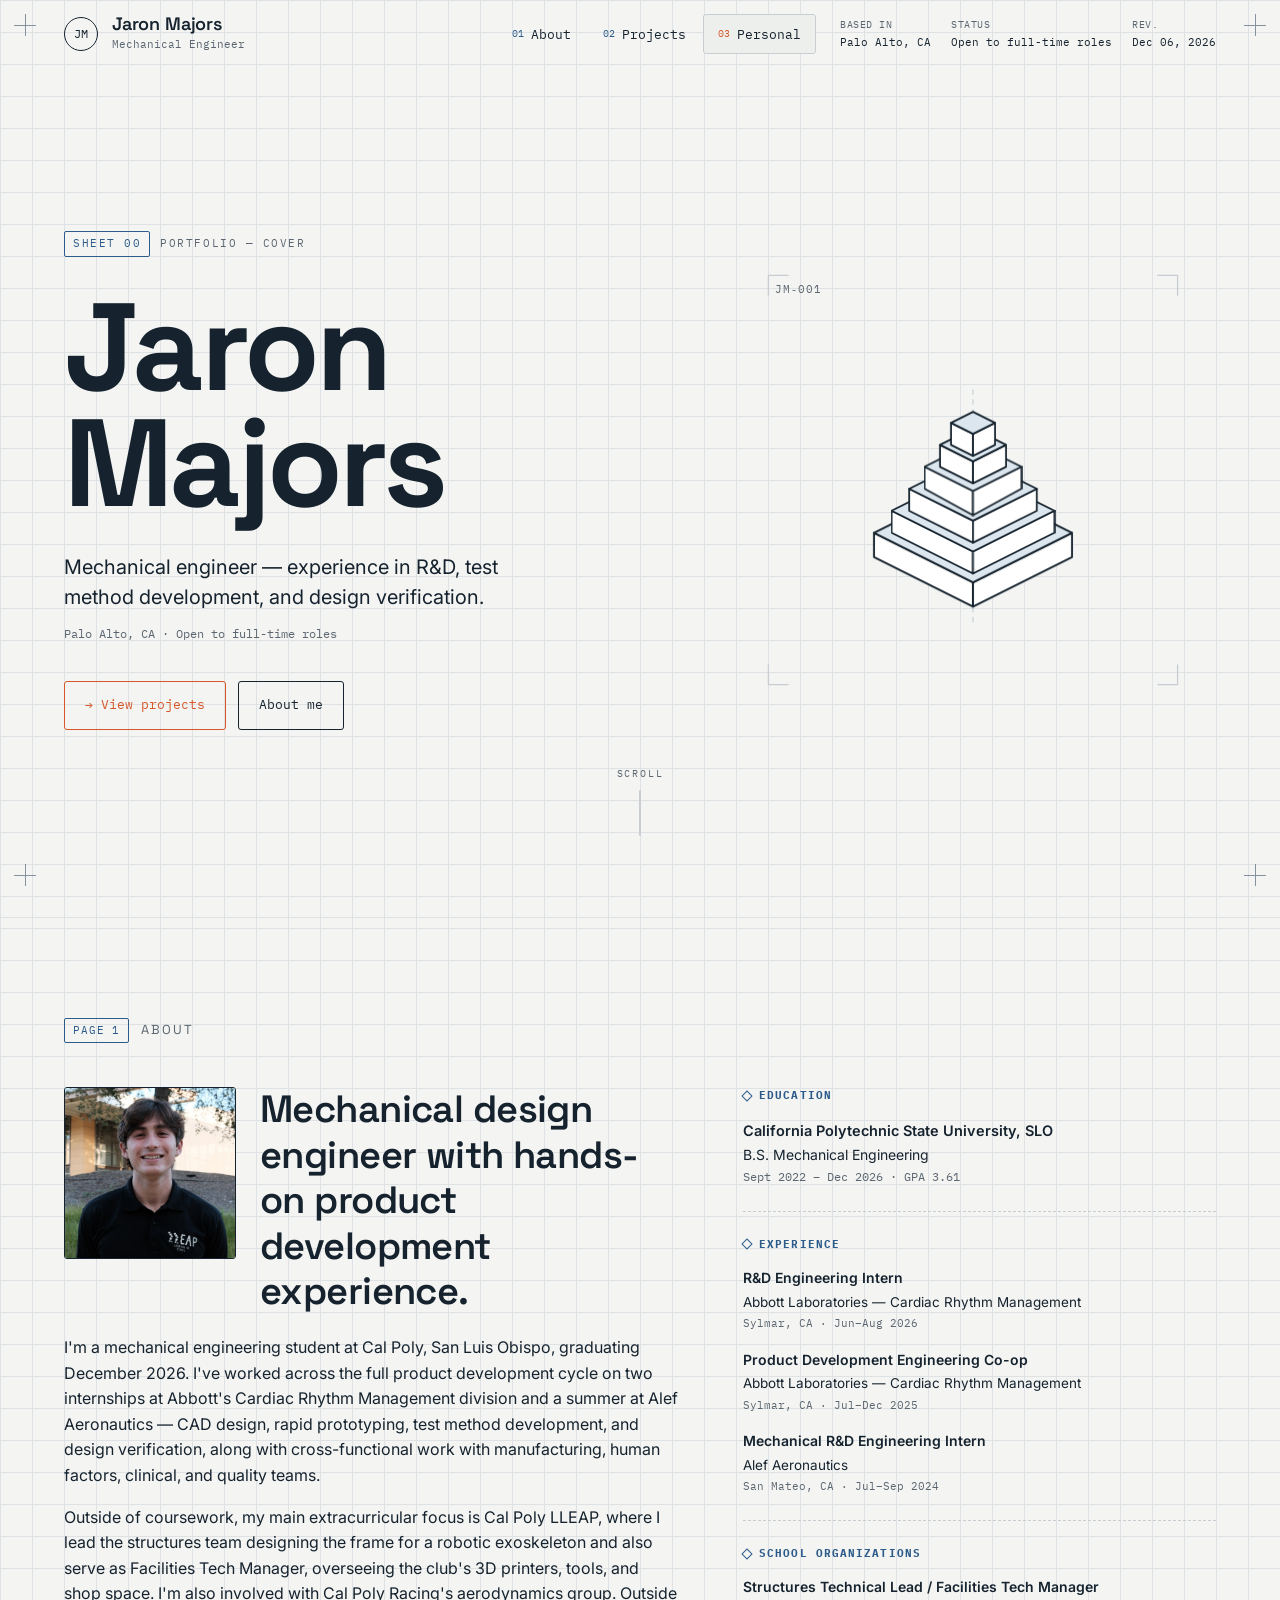
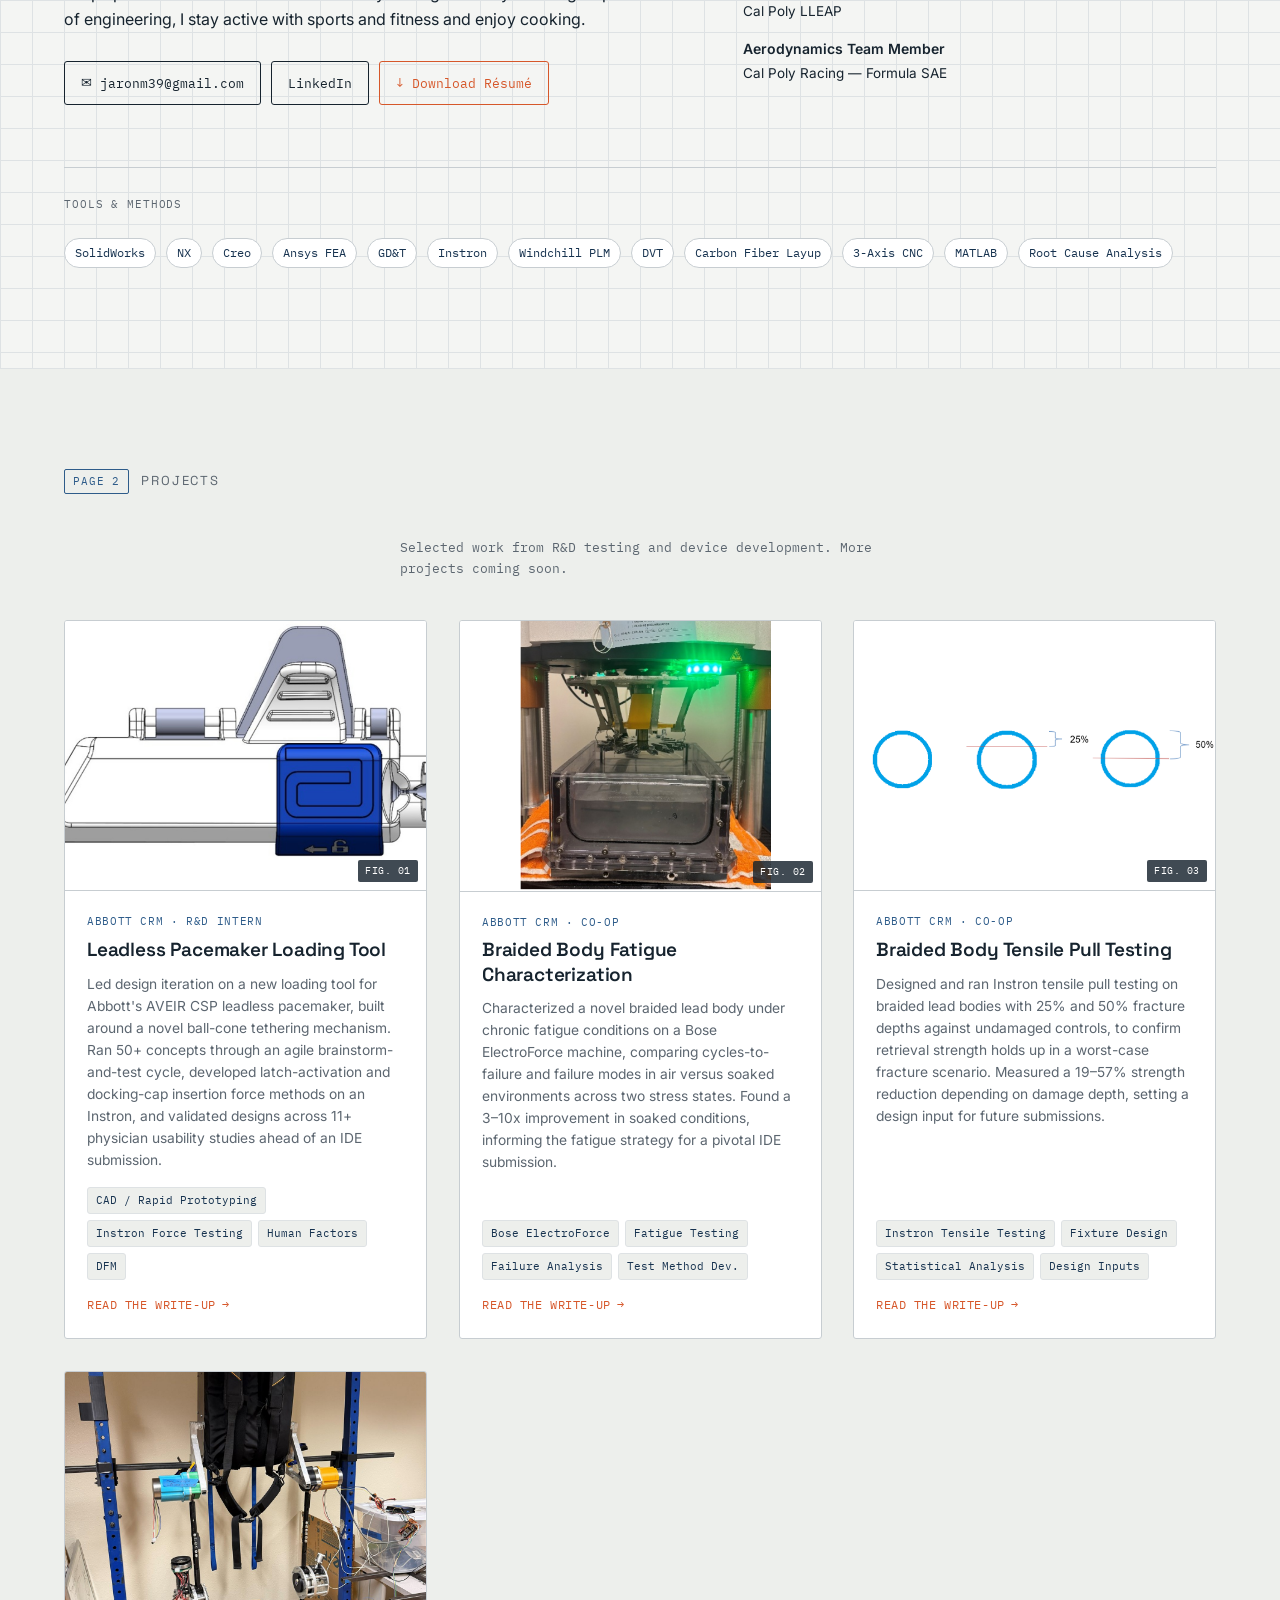
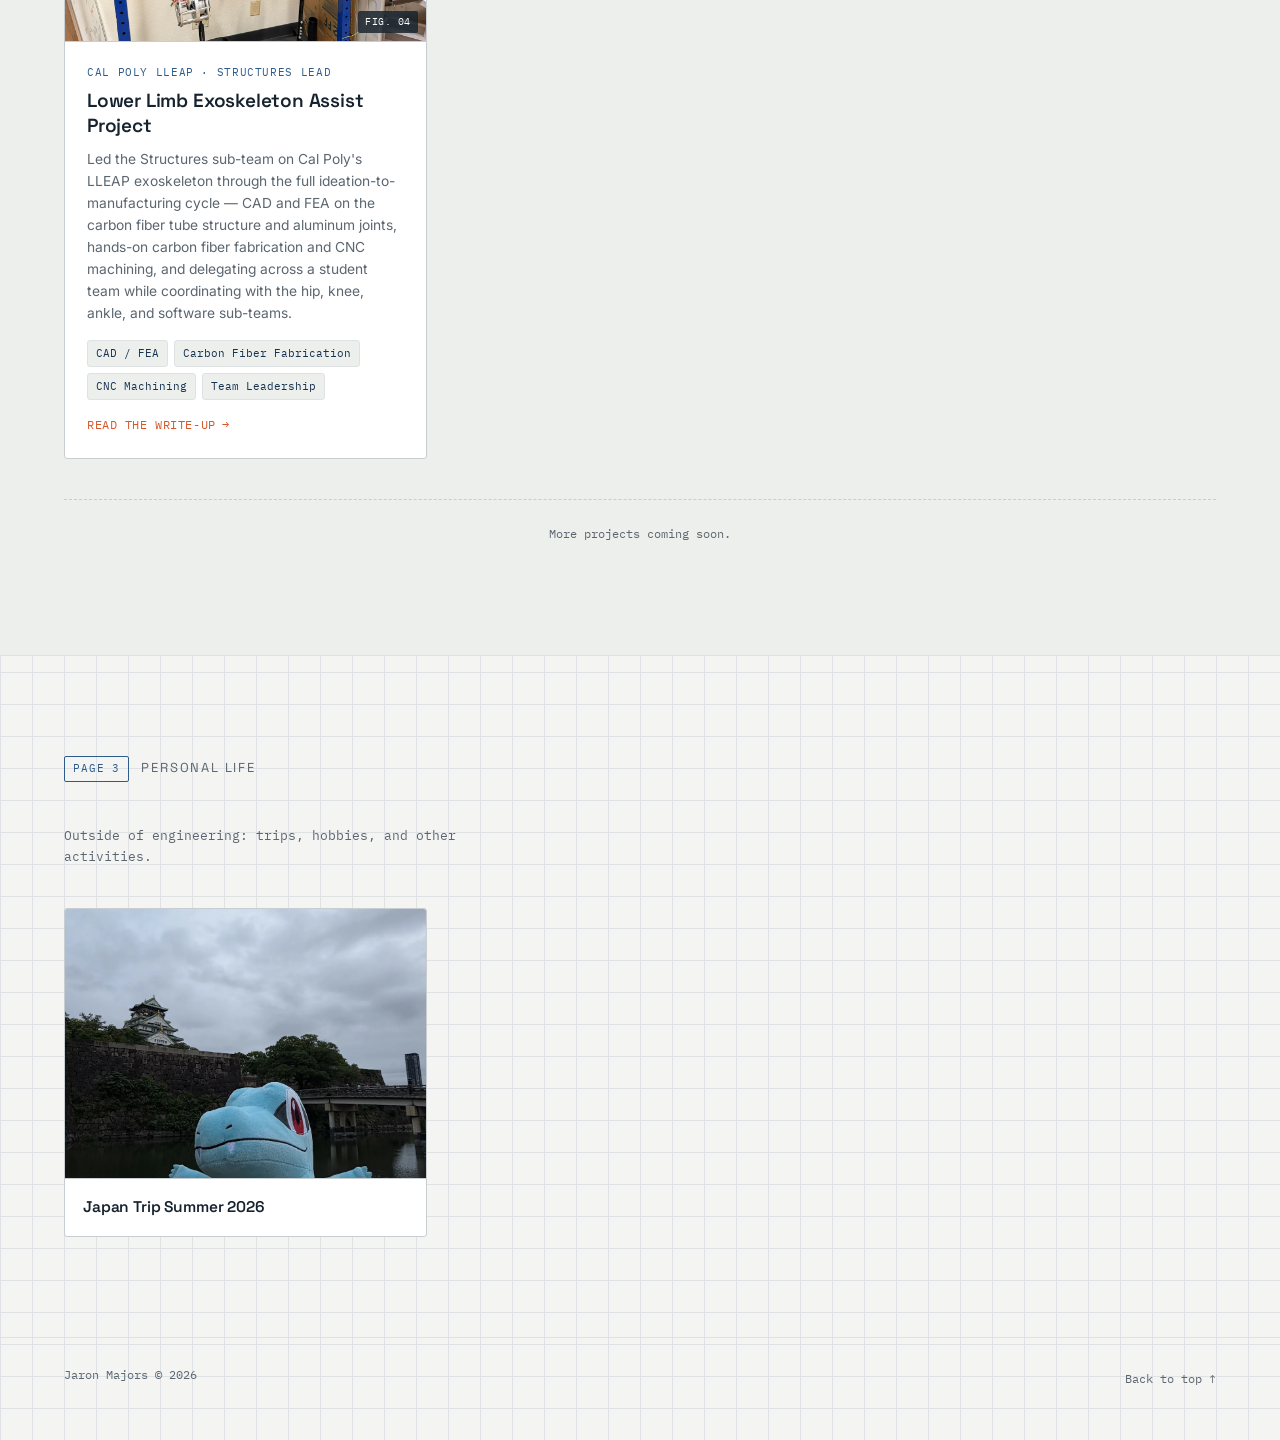
==== commit 6249b479: "Hero figure: stepped slab stack, spreads and sways on hover Back to the slab approach: six abstract " ====
--- a/index.html
+++ b/index.html
@@ -12,7 +12,7 @@
 <link rel="preconnect" href="https://fonts.googleapis.com">
 <link rel="preconnect" href="https://fonts.gstatic.com" crossorigin>
 <link href="https://fonts.googleapis.com/css2?family=Space+Grotesk:wght@400;500;600;700&family=Inter:wght@400;500;600&family=IBM+Plex+Mono:wght@400;500&display=swap" rel="stylesheet">
-<link rel="stylesheet" href="css/style.css?v=4">
+<link rel="stylesheet" href="css/style.css?v=5">
 </head>
 <body class="has-hero">
 
@@ -73,34 +73,41 @@
           <path data-draw data-c="line" style="--d:.05s" stroke-width="1.2" pathLength="1" d="M386 368 L386 386 L368 386"/>
 
           <!-- assembly axis -->
-          <line class="hero-axis" x1="200" y1="150" x2="200" y2="332" stroke-width="1.2"/>
-
-          <!-- stacked assembly: distinct parts that slide apart along the axis -->
-          <g class="hero-part" data-dx="0" data-dy="0" data-fade style="--d:.3s">
-            <path class="hero-face" data-draw stroke-width="1.7" pathLength="1" d="M200 300 L112 256 L112 274 L200 318 Z"/>
-            <path class="hero-face" data-draw stroke-width="1.7" pathLength="1" d="M200 300 L288 256 L288 274 L200 318 Z"/>
-            <path class="hero-top"  data-draw stroke-width="1.7" pathLength="1" d="M200 212 L288 256 L200 300 L112 256 Z"/>
-          </g>
-          <g class="hero-part" data-dx="0" data-dy="-34" data-fade style="--d:.45s">
-            <path class="hero-face" data-draw stroke-width="1.7" pathLength="1" d="M200 227 L170 212 L170 256 L200 271 Z"/>
-            <path class="hero-face" data-draw stroke-width="1.7" pathLength="1" d="M200 227 L230 212 L230 256 L200 271 Z"/>
-            <path class="hero-top"  data-draw stroke-width="1.7" pathLength="1" d="M200 197 L230 212 L200 227 L170 212 Z"/>
-          </g>
-          <g class="hero-part" data-dx="0" data-dy="-66" data-fade style="--d:.6s">
-            <path class="hero-face" data-draw stroke-width="1.6" pathLength="1" d="M200 223 L158 202 L158 212 L200 233 Z"/>
-            <path class="hero-face" data-draw stroke-width="1.6" pathLength="1" d="M200 223 L242 202 L242 212 L200 233 Z"/>
-            <path class="hero-top"  data-draw stroke-width="1.6" pathLength="1" d="M200 181 L242 202 L200 223 L158 202 Z"/>
-            <ellipse class="hero-hole" cx="200" cy="202" rx="13" ry="6.5"/>
-          </g>
-          <g class="hero-part" data-dx="0" data-dy="-94" data-fade style="--d:.75s">
-            <path class="hero-face" data-draw stroke-width="1.5" pathLength="1" d="M200 207 L180 197 L180 202 L200 212 Z"/>
-            <path class="hero-face" data-draw stroke-width="1.5" pathLength="1" d="M200 207 L220 197 L220 202 L200 212 Z"/>
-            <path class="hero-top"  data-draw stroke-width="1.5" pathLength="1" d="M200 187 L220 197 L200 207 L180 197 Z"/>
-          </g>
-          <g class="hero-part" data-dx="0" data-dy="-124" data-fade style="--d:.9s">
-            <path class="hero-face" data-draw stroke-width="1.6" pathLength="1" d="M170 192 L200 200 L200 213 L170 205 Z"/>
-            <path class="hero-face" data-draw stroke-width="1.6" pathLength="1" d="M200 200 L230 192 L230 205 L200 213 Z"/>
-            <path class="hero-top"  data-draw stroke-width="1.6" pathLength="1" d="M200 168 L230 176 L230 192 L200 200 L170 192 L170 176 Z"/>
+          <line class="hero-axis" x1="200" y1="118" x2="200" y2="330" stroke-width="1.2"/>
+
+          <!-- abstract stack: six iso slabs that spread up the axis on hover,
+               and turn slowly about the centerline while apart -->
+          <g class="hero-parts">
+            <g class="hero-part" data-dx="0" data-dy="0" data-fade style="--d:.3s">
+              <path class="hero-face" data-draw stroke-width="1.7" pathLength="1" d="M200 293 L110 248 L110 270 L200 315 Z"/>
+              <path class="hero-face" data-draw stroke-width="1.7" pathLength="1" d="M200 293 L290 248 L290 270 L200 315 Z"/>
+              <path class="hero-top"  data-draw stroke-width="1.7" pathLength="1" d="M200 203 L290 248 L200 293 L110 248 Z"/>
+            </g>
+            <g class="hero-part" data-dx="0" data-dy="-24" data-fade style="--d:.42s">
+              <path class="hero-face" data-draw stroke-width="1.6" pathLength="1" d="M200 265 L126 228 L126 248 L200 285 Z"/>
+              <path class="hero-face" data-draw stroke-width="1.6" pathLength="1" d="M200 265 L274 228 L274 248 L200 285 Z"/>
+              <path class="hero-top"  data-draw stroke-width="1.6" pathLength="1" d="M200 191 L274 228 L200 265 L126 228 Z"/>
+            </g>
+            <g class="hero-part" data-dx="0" data-dy="-50" data-fade style="--d:.54s">
+              <path class="hero-face" data-draw stroke-width="1.6" pathLength="1" d="M200 237 L142 208 L142 228 L200 257 Z"/>
+              <path class="hero-face" data-draw stroke-width="1.6" pathLength="1" d="M200 237 L258 208 L258 228 L200 257 Z"/>
+              <path class="hero-top"  data-draw stroke-width="1.6" pathLength="1" d="M200 179 L258 208 L200 237 L142 208 Z"/>
+            </g>
+            <g class="hero-part" data-dx="0" data-dy="-78" data-fade style="--d:.66s">
+              <path class="hero-face" data-draw stroke-width="1.6" pathLength="1" d="M200 210 L156 188 L156 208 L200 232 Z"/>
+              <path class="hero-face" data-draw stroke-width="1.6" pathLength="1" d="M200 210 L244 188 L244 208 L200 232 Z"/>
+              <path class="hero-top"  data-draw stroke-width="1.6" pathLength="1" d="M200 166 L244 188 L200 210 L156 188 Z"/>
+            </g>
+            <g class="hero-part" data-dx="0" data-dy="-108" data-fade style="--d:.78s">
+              <path class="hero-face" data-draw stroke-width="1.6" pathLength="1" d="M200 183 L170 168 L170 188 L200 203 Z"/>
+              <path class="hero-face" data-draw stroke-width="1.6" pathLength="1" d="M200 183 L230 168 L230 188 L200 203 Z"/>
+              <path class="hero-top"  data-draw stroke-width="1.6" pathLength="1" d="M200 153 L230 168 L200 183 L170 168 Z"/>
+            </g>
+            <g class="hero-part" data-dx="0" data-dy="-140" data-fade style="--d:.9s">
+              <path class="hero-face" data-draw stroke-width="1.6" pathLength="1" d="M200 158 L180 148 L180 168 L200 178 Z"/>
+              <path class="hero-face" data-draw stroke-width="1.6" pathLength="1" d="M200 158 L220 148 L220 168 L200 178 Z"/>
+              <path class="hero-top"  data-draw stroke-width="1.6" pathLength="1" d="M200 138 L220 148 L200 158 L180 148 Z"/>
+            </g>
           </g>
 
           <text data-fade x="20" y="30" font-size="10" style="--d:1.15s">JM&#8209;001</text>
@@ -370,6 +377,6 @@
   <a href="#personal"><span class="tab-num">03</span>Personal</a>
 </nav>
 
-<script src="js/main.js?v=4"></script>
+<script src="js/main.js?v=5"></script>
 </body>
 </html>
--- a/css/style.css
+++ b/css/style.css
@@ -411,7 +411,6 @@
 .hero__figure [data-c="line"]{ stroke:var(--line); }
 .hero__figure .hero-face{ fill:var(--surface); }
 .hero__figure .hero-top{ fill:var(--blue-pale); }
-.hero__figure .hero-hole{ fill:none; stroke:var(--ink); }
 .hero__figure .hero-axis{ stroke:var(--blue); stroke-dasharray:4 5; opacity:.22; }
 .hero__figure text{
   font-family:var(--font-mono);
@@ -435,10 +434,20 @@
   0%,100%{ transform:translateY(0) rotate(-0.35deg); }
   50%{ transform:translateY(-10px) rotate(0.35deg); }
 }
-
-/* Exploded view — JS tweens each part's SVG transform attribute along
-   the vertical assembly axis (works in every SVG renderer). */
+@keyframes hero-spin{
+  0%,100%{ transform:rotate(-19deg); }
+  50%{ transform:rotate(19deg); }
+}
+
+/* Exploded view — JS tweens each part's SVG transform attribute up the
+   assembly axis (works in every SVG renderer); while apart, the whole
+   stack turns slowly back and forth about the centerline. */
 .hero__figure.is-exploded .hero-axis{ opacity:.4; }
+.hero__figure.is-exploded .hero-parts{
+  animation:hero-spin 7s ease-in-out infinite;
+  transform-box:view-box;
+  transform-origin:200px 270px;
+}
 
 .hero__scroll{
   align-self:center;
@@ -478,6 +487,7 @@
   .hero__figure svg{ animation:none; }
   .hero__figure [data-draw]{ stroke-dashoffset:0; animation:none; }
   .hero__figure [data-fade]{ opacity:1; animation:none; }
+  .hero__figure.is-exploded .hero-parts{ animation:none; }
   .hero__scroll-line::after{ animation:none; opacity:0; }
 }
 
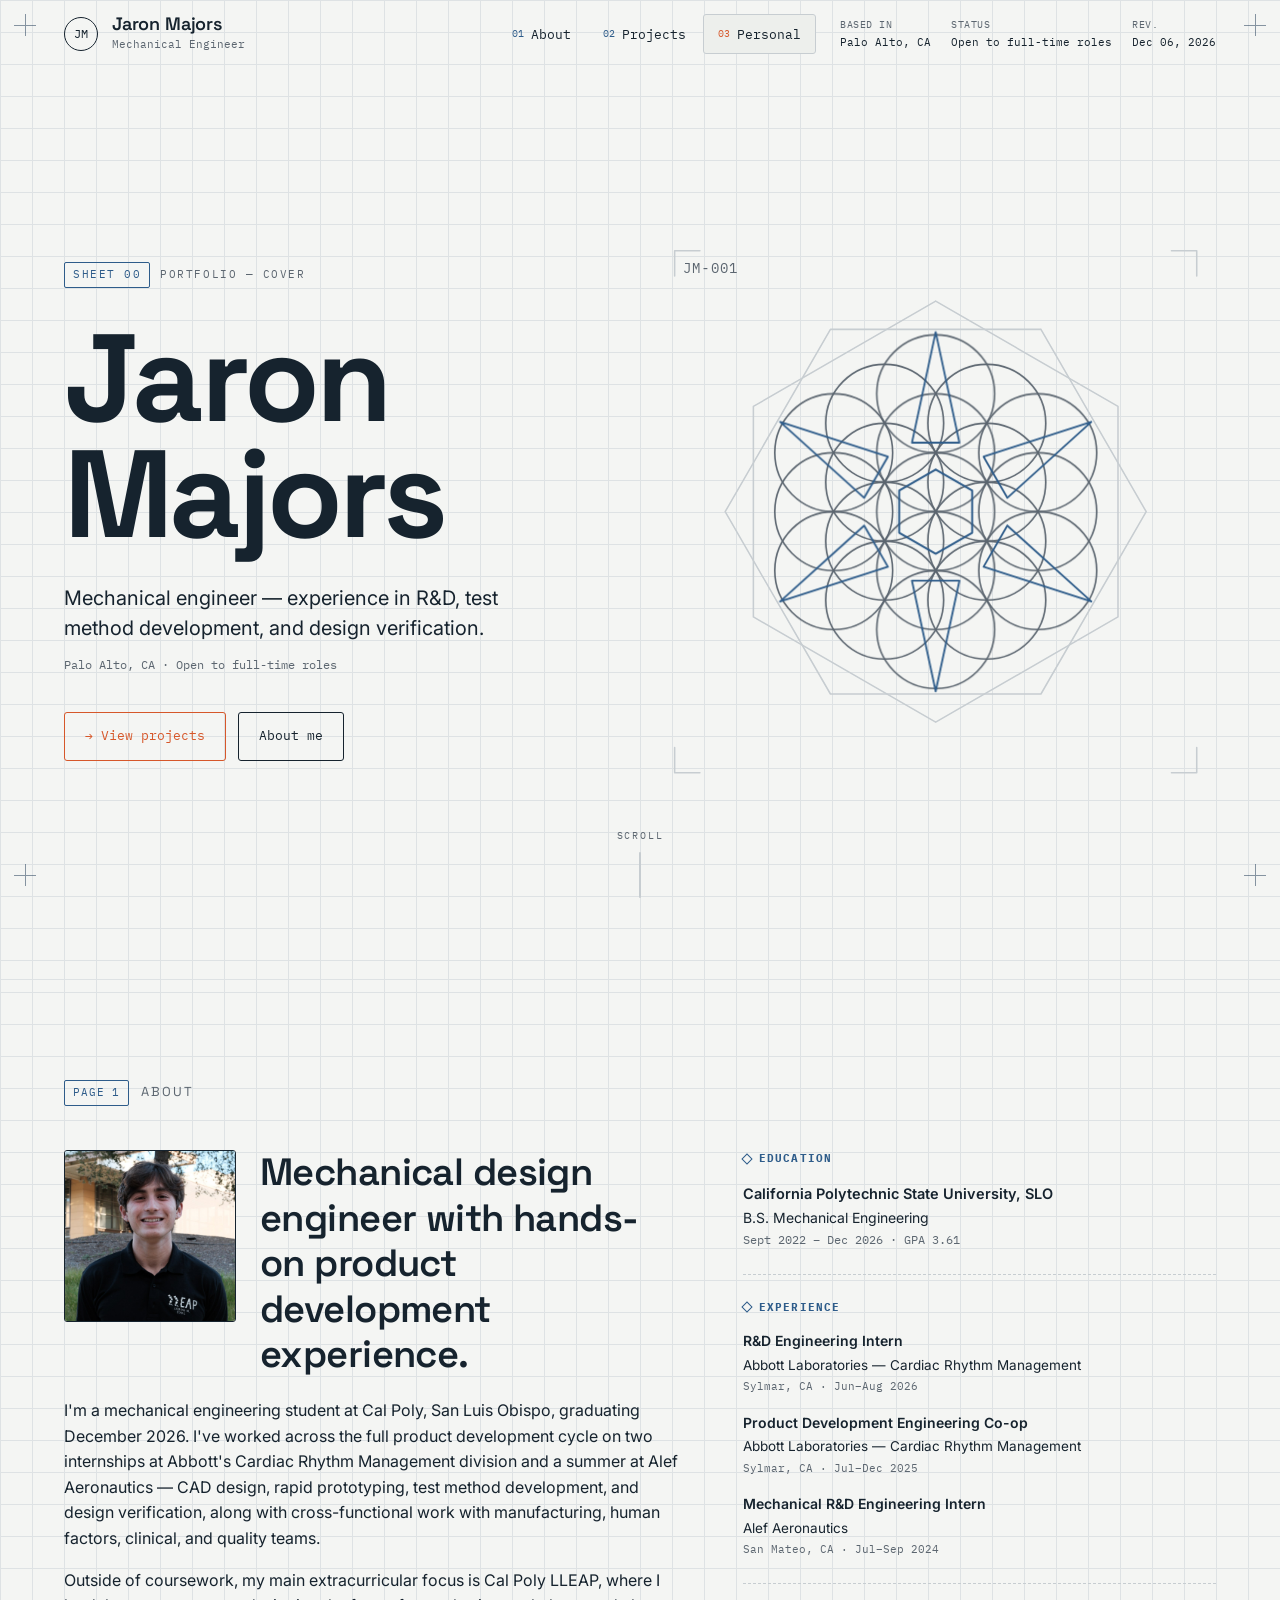
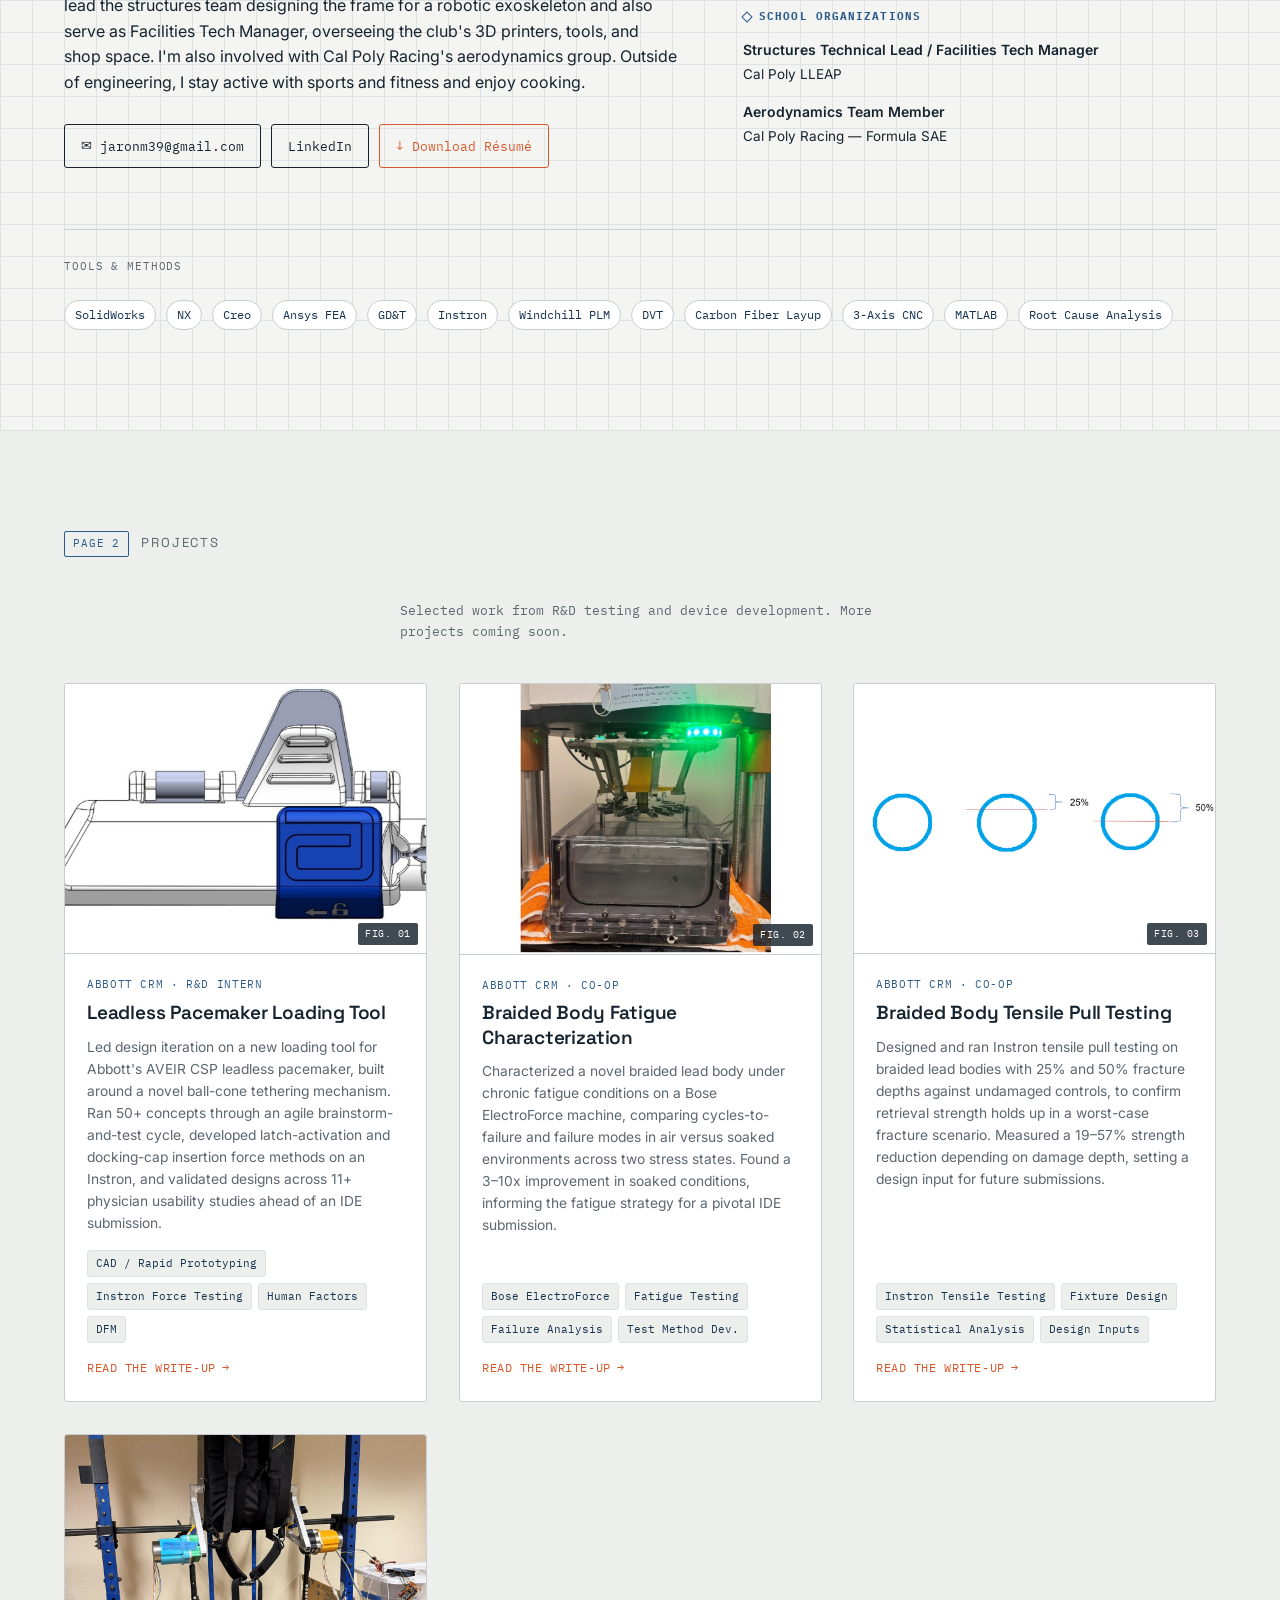
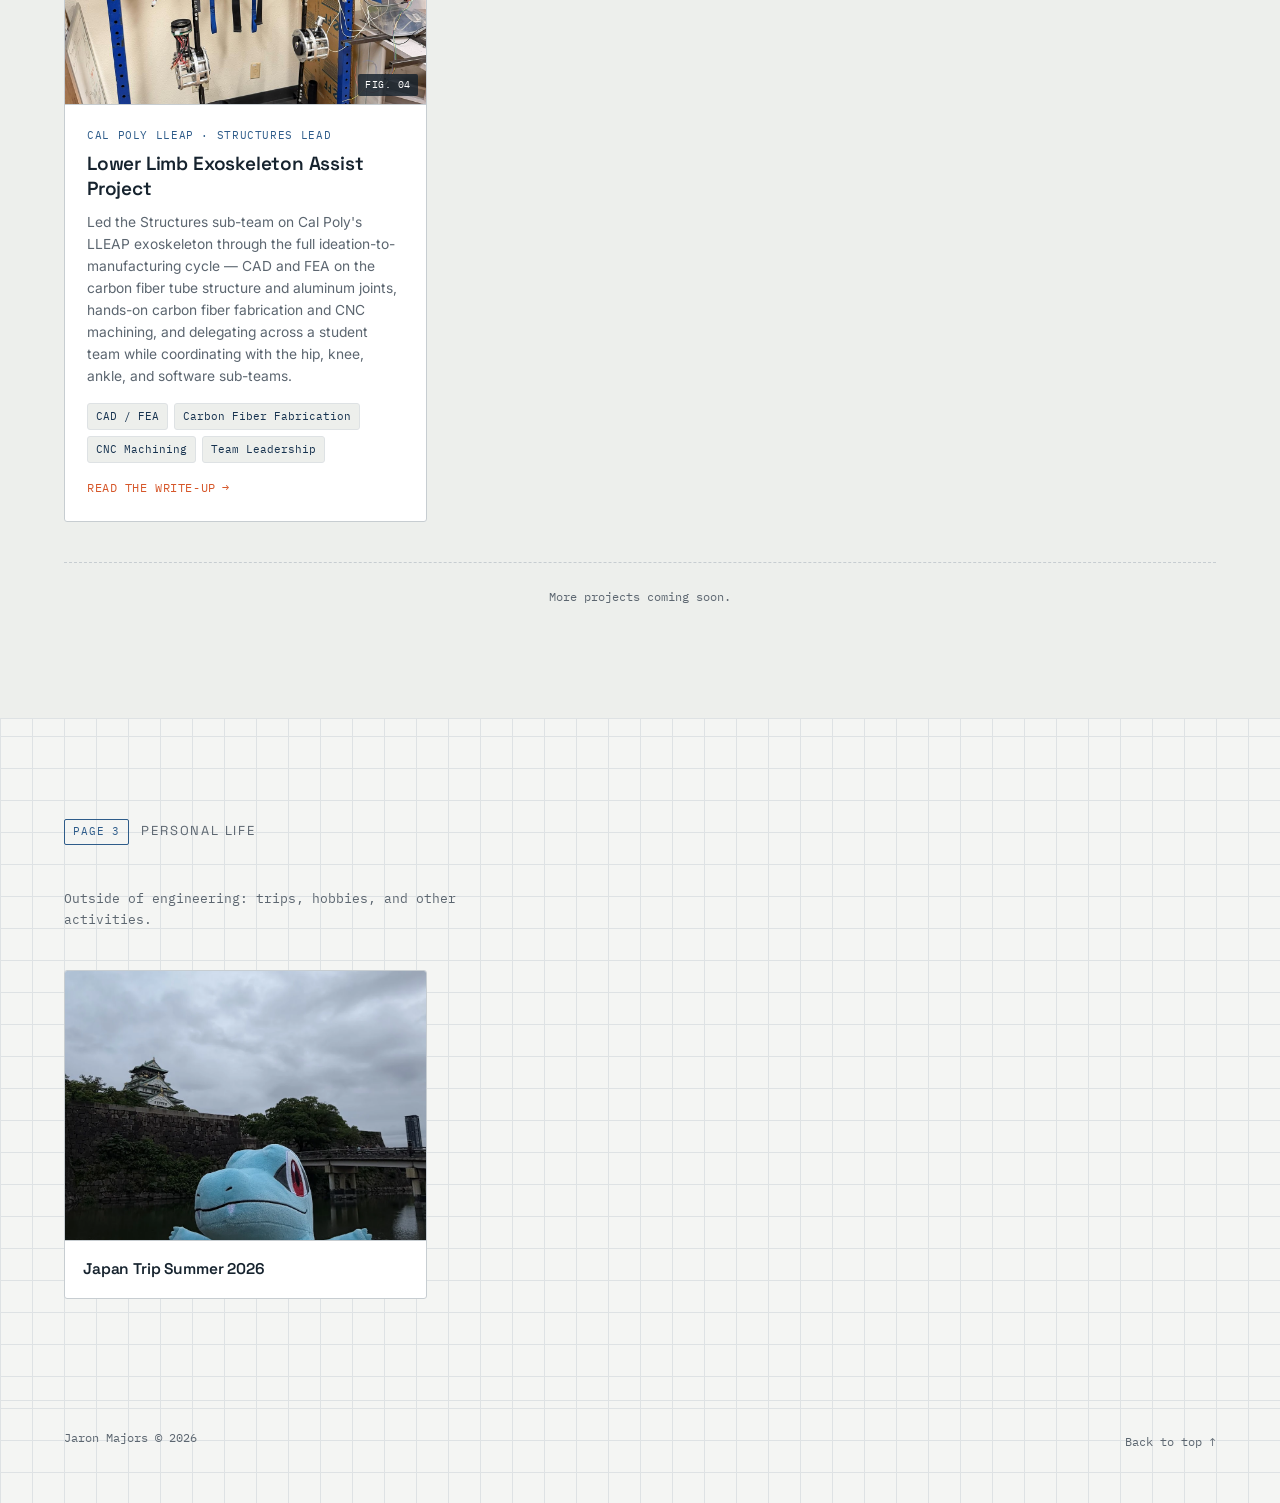
==== commit dad58fc7: "Hero figure: sacred-geometry rosette that blooms on hover Replace the iso stack with a flat Flower-o" ====
--- a/index.html
+++ b/index.html
@@ -12,7 +12,7 @@
 <link rel="preconnect" href="https://fonts.googleapis.com">
 <link rel="preconnect" href="https://fonts.gstatic.com" crossorigin>
 <link href="https://fonts.googleapis.com/css2?family=Space+Grotesk:wght@400;500;600;700&family=Inter:wght@400;500;600&family=IBM+Plex+Mono:wght@400;500&display=swap" rel="stylesheet">
-<link rel="stylesheet" href="css/style.css?v=5">
+<link rel="stylesheet" href="css/style.css?v=6">
 </head>
 <body class="has-hero">
 
@@ -66,48 +66,42 @@
       <div class="hero__figure" aria-hidden="true">
         <svg viewBox="0 0 400 400" stroke-width="1.6" stroke-linecap="round" stroke-linejoin="round"
              xmlns="http://www.w3.org/2000/svg" role="presentation">
-          <!-- drawing-frame corner ticks -->
-          <path data-draw data-c="line" style="--d:0s"   stroke-width="1.2" pathLength="1" d="M14 32 L14 14 L32 14"/>
-          <path data-draw data-c="line" style="--d:.05s" stroke-width="1.2" pathLength="1" d="M386 32 L386 14 L368 14"/>
-          <path data-draw data-c="line" style="--d:.05s" stroke-width="1.2" pathLength="1" d="M14 368 L14 386 L32 386"/>
-          <path data-draw data-c="line" style="--d:.05s" stroke-width="1.2" pathLength="1" d="M386 368 L386 386 L368 386"/>
-
-          <!-- assembly axis -->
-          <line class="hero-axis" x1="200" y1="118" x2="200" y2="330" stroke-width="1.2"/>
-
-          <!-- abstract stack: six iso slabs that spread up the axis on hover,
-               and turn slowly about the centerline while apart -->
+          <!-- static aperture: twin hexagons + corner ticks -->
+          <path class="hero-frame" data-draw style="--d:0s" pathLength="1" d="M200 50 L329.9 125 L329.9 275 L200 350 L70.1 275 L70.1 125 Z"/>
+          <path class="hero-frame" data-draw style="--d:.05s" pathLength="1" d="M275 70.1 L350 200 L275 329.9 L125 329.9 L50 200 L125 70.1 Z"/>
+          <path class="hero-frame" data-draw style="--d:0s" stroke-width="1" pathLength="1" d="M14 32 L14 14 L32 14"/>
+          <path class="hero-frame" data-draw style="--d:.05s" stroke-width="1" pathLength="1" d="M386 32 L386 14 L368 14"/>
+          <path class="hero-frame" data-draw style="--d:.05s" stroke-width="1" pathLength="1" d="M14 368 L14 386 L32 386"/>
+          <path class="hero-frame" data-draw style="--d:.05s" stroke-width="1" pathLength="1" d="M386 368 L386 386 L368 386"/>
+
+          <!-- flower-of-life rosette + hexagram — blooms outward on hover -->
           <g class="hero-parts">
-            <g class="hero-part" data-dx="0" data-dy="0" data-fade style="--d:.3s">
-              <path class="hero-face" data-draw stroke-width="1.7" pathLength="1" d="M200 293 L110 248 L110 270 L200 315 Z"/>
-              <path class="hero-face" data-draw stroke-width="1.7" pathLength="1" d="M200 293 L290 248 L290 270 L200 315 Z"/>
-              <path class="hero-top"  data-draw stroke-width="1.7" pathLength="1" d="M200 203 L290 248 L200 293 L110 248 Z"/>
-            </g>
-            <g class="hero-part" data-dx="0" data-dy="-24" data-fade style="--d:.42s">
-              <path class="hero-face" data-draw stroke-width="1.6" pathLength="1" d="M200 265 L126 228 L126 248 L200 285 Z"/>
-              <path class="hero-face" data-draw stroke-width="1.6" pathLength="1" d="M200 265 L274 228 L274 248 L200 285 Z"/>
-              <path class="hero-top"  data-draw stroke-width="1.6" pathLength="1" d="M200 191 L274 228 L200 265 L126 228 Z"/>
-            </g>
-            <g class="hero-part" data-dx="0" data-dy="-50" data-fade style="--d:.54s">
-              <path class="hero-face" data-draw stroke-width="1.6" pathLength="1" d="M200 237 L142 208 L142 228 L200 257 Z"/>
-              <path class="hero-face" data-draw stroke-width="1.6" pathLength="1" d="M200 237 L258 208 L258 228 L200 257 Z"/>
-              <path class="hero-top"  data-draw stroke-width="1.6" pathLength="1" d="M200 179 L258 208 L200 237 L142 208 Z"/>
-            </g>
-            <g class="hero-part" data-dx="0" data-dy="-78" data-fade style="--d:.66s">
-              <path class="hero-face" data-draw stroke-width="1.6" pathLength="1" d="M200 210 L156 188 L156 208 L200 232 Z"/>
-              <path class="hero-face" data-draw stroke-width="1.6" pathLength="1" d="M200 210 L244 188 L244 208 L200 232 Z"/>
-              <path class="hero-top"  data-draw stroke-width="1.6" pathLength="1" d="M200 166 L244 188 L200 210 L156 188 Z"/>
-            </g>
-            <g class="hero-part" data-dx="0" data-dy="-108" data-fade style="--d:.78s">
-              <path class="hero-face" data-draw stroke-width="1.6" pathLength="1" d="M200 183 L170 168 L170 188 L200 203 Z"/>
-              <path class="hero-face" data-draw stroke-width="1.6" pathLength="1" d="M200 183 L230 168 L230 188 L200 203 Z"/>
-              <path class="hero-top"  data-draw stroke-width="1.6" pathLength="1" d="M200 153 L230 168 L200 183 L170 168 Z"/>
-            </g>
-            <g class="hero-part" data-dx="0" data-dy="-140" data-fade style="--d:.9s">
-              <path class="hero-face" data-draw stroke-width="1.6" pathLength="1" d="M200 158 L180 148 L180 168 L200 178 Z"/>
-              <path class="hero-face" data-draw stroke-width="1.6" pathLength="1" d="M200 158 L220 148 L220 168 L200 178 Z"/>
-              <path class="hero-top"  data-draw stroke-width="1.6" pathLength="1" d="M200 138 L220 148 L200 158 L180 148 Z"/>
-            </g>
+            <g class="hero-part" data-dx="0.0" data-dy="0.0" data-fade style="--d:0.30s"><circle class="hero-ring" data-draw pathLength="1" cx="200.0" cy="200.0" r="42.0"/></g>
+            <g class="hero-part" data-dx="0.0" data-dy="-46.0" data-fade style="--d:0.43s"><circle class="hero-ring" data-draw pathLength="1" cx="200.0" cy="158.0" r="42.0"/></g>
+            <g class="hero-part" data-dx="39.8" data-dy="-23.0" data-fade style="--d:0.45s"><circle class="hero-ring" data-draw pathLength="1" cx="236.4" cy="179.0" r="42.0"/></g>
+            <g class="hero-part" data-dx="39.8" data-dy="23.0" data-fade style="--d:0.46s"><circle class="hero-ring" data-draw pathLength="1" cx="236.4" cy="221.0" r="42.0"/></g>
+            <g class="hero-part" data-dx="0.0" data-dy="46.0" data-fade style="--d:0.48s"><circle class="hero-ring" data-draw pathLength="1" cx="200.0" cy="242.0" r="42.0"/></g>
+            <g class="hero-part" data-dx="-39.8" data-dy="23.0" data-fade style="--d:0.49s"><circle class="hero-ring" data-draw pathLength="1" cx="163.6" cy="221.0" r="42.0"/></g>
+            <g class="hero-part" data-dx="-39.8" data-dy="-23.0" data-fade style="--d:0.42s"><circle class="hero-ring" data-draw pathLength="1" cx="163.6" cy="179.0" r="42.0"/></g>
+            <g class="hero-part" data-dx="42.0" data-dy="-72.7" data-fade style="--d:0.58s"><circle class="hero-ring" data-draw pathLength="1" cx="236.4" cy="137.0" r="42.0"/></g>
+            <g class="hero-part" data-dx="84.0" data-dy="0.0" data-fade style="--d:0.59s"><circle class="hero-ring" data-draw pathLength="1" cx="272.7" cy="200.0" r="42.0"/></g>
+            <g class="hero-part" data-dx="42.0" data-dy="72.7" data-fade style="--d:0.61s"><circle class="hero-ring" data-draw pathLength="1" cx="236.4" cy="263.0" r="42.0"/></g>
+            <g class="hero-part" data-dx="-42.0" data-dy="72.7" data-fade style="--d:0.62s"><circle class="hero-ring" data-draw pathLength="1" cx="163.6" cy="263.0" r="42.0"/></g>
+            <g class="hero-part" data-dx="-84.0" data-dy="0.0" data-fade style="--d:0.64s"><circle class="hero-ring" data-draw pathLength="1" cx="127.3" cy="200.0" r="42.0"/></g>
+            <g class="hero-part" data-dx="-42.0" data-dy="-72.7" data-fade style="--d:0.56s"><circle class="hero-ring" data-draw pathLength="1" cx="163.6" cy="137.0" r="42.0"/></g>
+            <g class="hero-part" data-dx="0.0" data-dy="-96.0" data-fade style="--d:0.70s"><circle class="hero-ring" data-draw pathLength="1" cx="200.0" cy="116.0" r="42.0"/></g>
+            <g class="hero-part" data-dx="83.1" data-dy="-48.0" data-fade style="--d:0.71s"><circle class="hero-ring" data-draw pathLength="1" cx="272.7" cy="158.0" r="42.0"/></g>
+            <g class="hero-part" data-dx="83.1" data-dy="48.0" data-fade style="--d:0.73s"><circle class="hero-ring" data-draw pathLength="1" cx="272.7" cy="242.0" r="42.0"/></g>
+            <g class="hero-part" data-dx="0.0" data-dy="96.0" data-fade style="--d:0.74s"><circle class="hero-ring" data-draw pathLength="1" cx="200.0" cy="284.0" r="42.0"/></g>
+            <g class="hero-part" data-dx="-83.1" data-dy="48.0" data-fade style="--d:0.76s"><circle class="hero-ring" data-draw pathLength="1" cx="127.3" cy="242.0" r="42.0"/></g>
+            <g class="hero-part" data-dx="-83.1" data-dy="-48.0" data-fade style="--d:0.68s"><circle class="hero-ring" data-draw pathLength="1" cx="127.3" cy="158.0" r="42.0"/></g>
+            <g class="hero-part" data-dx="0.0" data-dy="-74.0" data-fade style="--d:0.80s"><path class="hero-star" data-draw pathLength="1" d="M183.1 150.8 L200.0 72.0 L216.9 150.8 Z"/></g>
+            <g class="hero-part" data-dx="64.1" data-dy="-37.0" data-fade style="--d:0.83s"><path class="hero-star" data-draw pathLength="1" d="M234.1 160.8 L310.9 136.0 L251.0 190.1 Z"/></g>
+            <g class="hero-part" data-dx="64.1" data-dy="37.0" data-fade style="--d:0.86s"><path class="hero-star" data-draw pathLength="1" d="M251.0 209.9 L310.9 264.0 L234.1 239.2 Z"/></g>
+            <g class="hero-part" data-dx="0.0" data-dy="74.0" data-fade style="--d:0.89s"><path class="hero-star" data-draw pathLength="1" d="M216.9 249.2 L200.0 328.0 L183.1 249.2 Z"/></g>
+            <g class="hero-part" data-dx="-64.1" data-dy="37.0" data-fade style="--d:0.92s"><path class="hero-star" data-draw pathLength="1" d="M165.9 239.2 L89.1 264.0 L149.0 209.9 Z"/></g>
+            <g class="hero-part" data-dx="-64.1" data-dy="-37.0" data-fade style="--d:0.95s"><path class="hero-star" data-draw pathLength="1" d="M149.0 190.1 L89.1 136.0 L165.9 160.8 Z"/></g>
+            <g class="hero-part" data-dx="0" data-dy="0" data-fade style="--d:1.0s"><path class="hero-hex" data-draw pathLength="1" d="M200 170 L226 185 L226 215 L200 230 L174 215 L174 185 Z"/></g>
           </g>
 
           <text data-fade x="20" y="30" font-size="10" style="--d:1.15s">JM&#8209;001</text>
@@ -377,6 +371,6 @@
   <a href="#personal"><span class="tab-num">03</span>Personal</a>
 </nav>
 
-<script src="js/main.js?v=5"></script>
+<script src="js/main.js?v=6"></script>
 </body>
 </html>
--- a/css/style.css
+++ b/css/style.css
@@ -312,9 +312,9 @@
 .hero__inner{
   flex:1;
   display:grid;
-  grid-template-columns:1.1fr 0.9fr;
+  grid-template-columns:1fr 1.05fr;
   align-items:center;
-  gap:clamp(28px, 6vw, 72px);
+  gap:clamp(24px, 5vw, 56px);
 }
 @media (max-width:860px){
   .hero__inner{ grid-template-columns:1fr; gap:clamp(28px, 8vw, 44px); }
@@ -375,25 +375,25 @@
 .hero__figure{
   justify-self:center;
   width:100%;
-  max-width:440px;
+  max-width:600px;
   transform:translate(var(--px, 0px), var(--py, 0px));
   transition:transform .45s var(--ease);
 }
 @media (max-width:860px){
-  .hero__figure{ max-width:300px; margin-top:8px; }
+  .hero__figure{ max-width:440px; margin-top:12px; }
 }
 /* On phones the figure floats as a faint backdrop so it never collides
    with the fixed tab bar or stretches the cover */
 @media (max-width:720px){
   .hero__figure{
     position:absolute;
-    right:2%;
-    bottom:calc(env(safe-area-inset-bottom) + 40px);
+    right:-6%;
+    bottom:calc(env(safe-area-inset-bottom) + 30px);
     transform:none;
-    width:56%;
-    max-width:210px;
+    width:72%;
+    max-width:320px;
     margin-top:0;
-    opacity:.38;
+    opacity:.28;
     pointer-events:none;
   }
   .hero__lead{ position:relative; z-index:1; }
@@ -406,12 +406,12 @@
   stroke:var(--ink);
   fill:none;
   cursor:crosshair;
-  animation:hero-floaty 7s ease-in-out infinite;
-}
-.hero__figure [data-c="line"]{ stroke:var(--line); }
-.hero__figure .hero-face{ fill:var(--surface); }
-.hero__figure .hero-top{ fill:var(--blue-pale); }
-.hero__figure .hero-axis{ stroke:var(--blue); stroke-dasharray:4 5; opacity:.22; }
+  animation:hero-floaty 8s ease-in-out infinite;
+}
+.hero__figure .hero-ring{ stroke:var(--muted); stroke-width:1.15; }
+.hero__figure .hero-star{ stroke:var(--blue); stroke-width:1.3; }
+.hero__figure .hero-hex{ stroke:var(--blue); stroke-width:1.4; }
+.hero__figure .hero-frame{ stroke:var(--line); stroke-width:1.1; }
 .hero__figure text{
   font-family:var(--font-mono);
   fill:var(--muted);
@@ -434,20 +434,17 @@
   0%,100%{ transform:translateY(0) rotate(-0.35deg); }
   50%{ transform:translateY(-10px) rotate(0.35deg); }
 }
-@keyframes hero-spin{
-  0%,100%{ transform:rotate(-19deg); }
-  50%{ transform:rotate(19deg); }
-}
-
-/* Exploded view — JS tweens each part's SVG transform attribute up the
-   assembly axis (works in every SVG renderer); while apart, the whole
-   stack turns slowly back and forth about the centerline. */
-.hero__figure.is-exploded .hero-axis{ opacity:.4; }
+@keyframes hero-spin{ to{ transform:rotate(360deg); } }
+
+/* Exploded view — JS tweens each piece's SVG transform attribute radially
+   outward (works in every SVG renderer); while bloomed apart, the whole
+   pattern turns slowly about its centre. */
 .hero__figure.is-exploded .hero-parts{
-  animation:hero-spin 7s ease-in-out infinite;
+  animation:hero-spin 26s linear infinite;
   transform-box:view-box;
-  transform-origin:200px 270px;
-}
+  transform-origin:200px 200px;
+}
+.hero__figure.is-exploded .hero-frame{ opacity:.5; transition:opacity .5s var(--ease); }
 
 .hero__scroll{
   align-self:center;
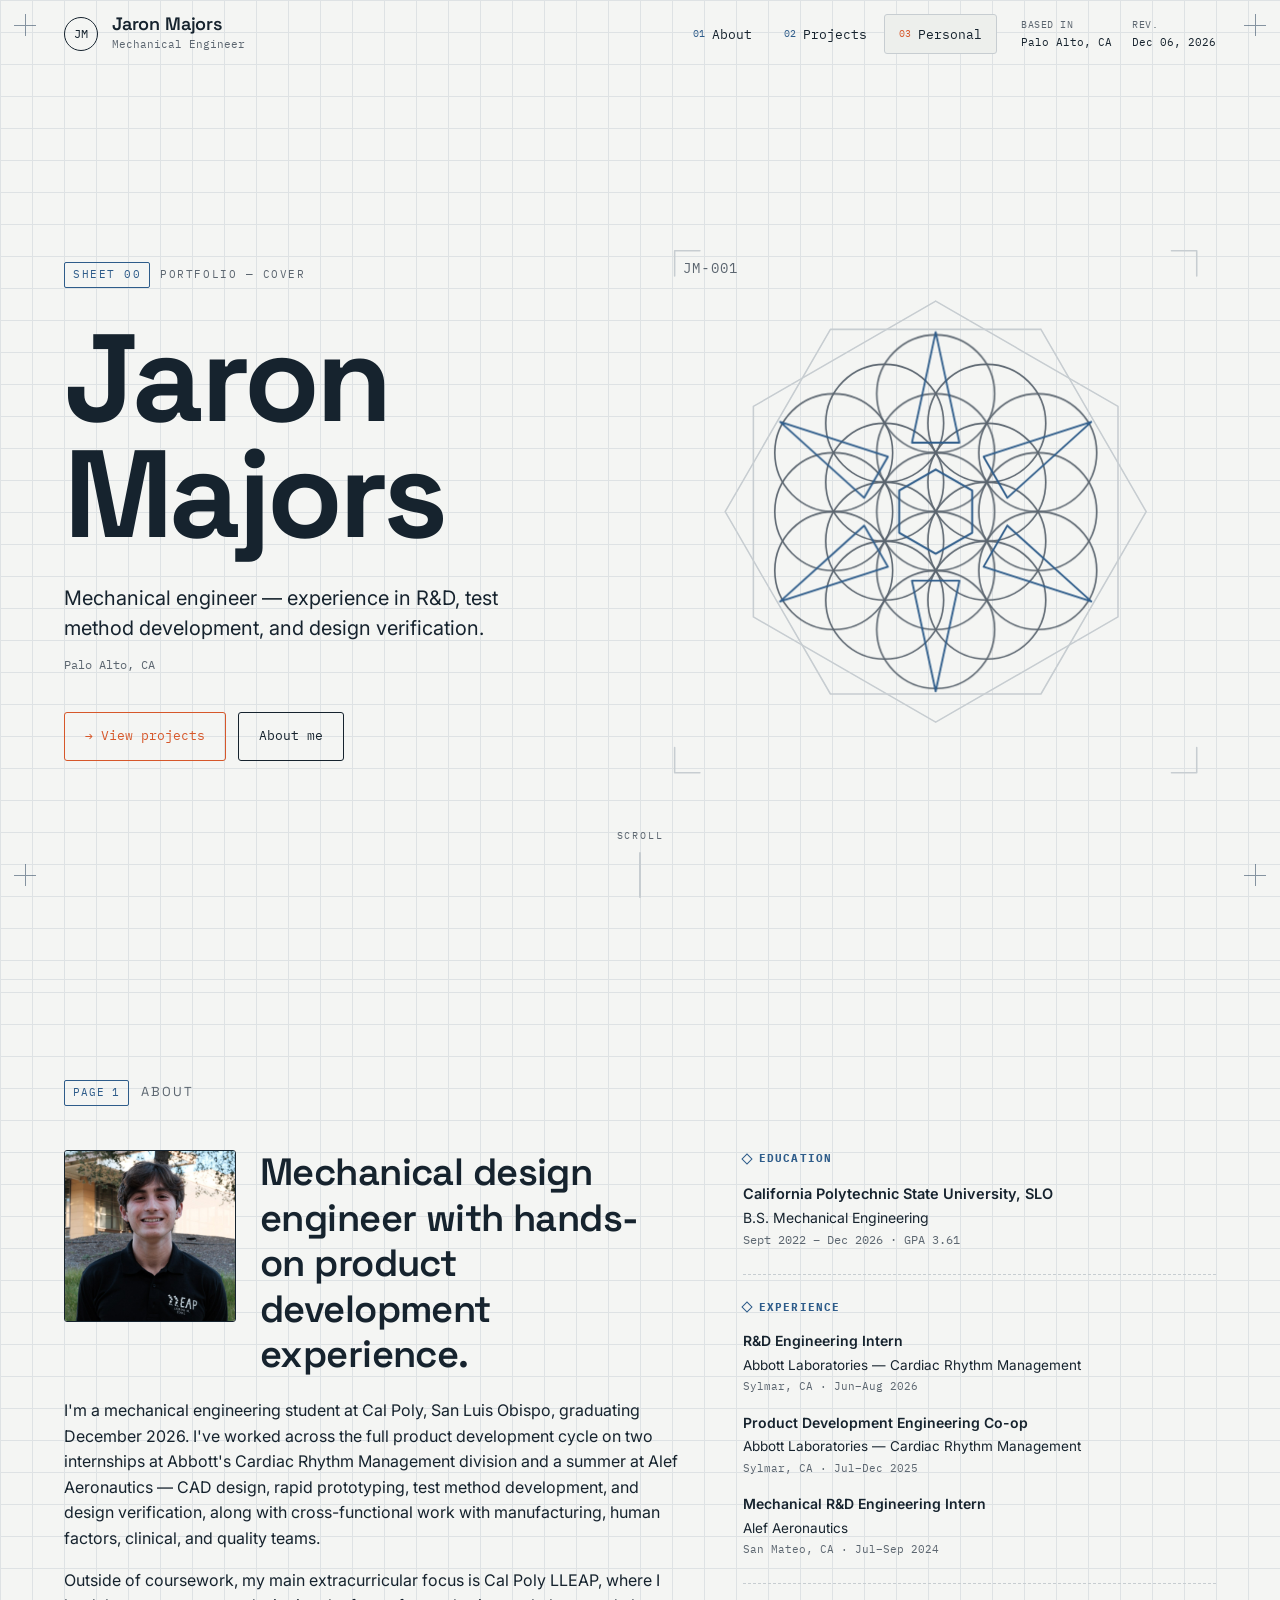
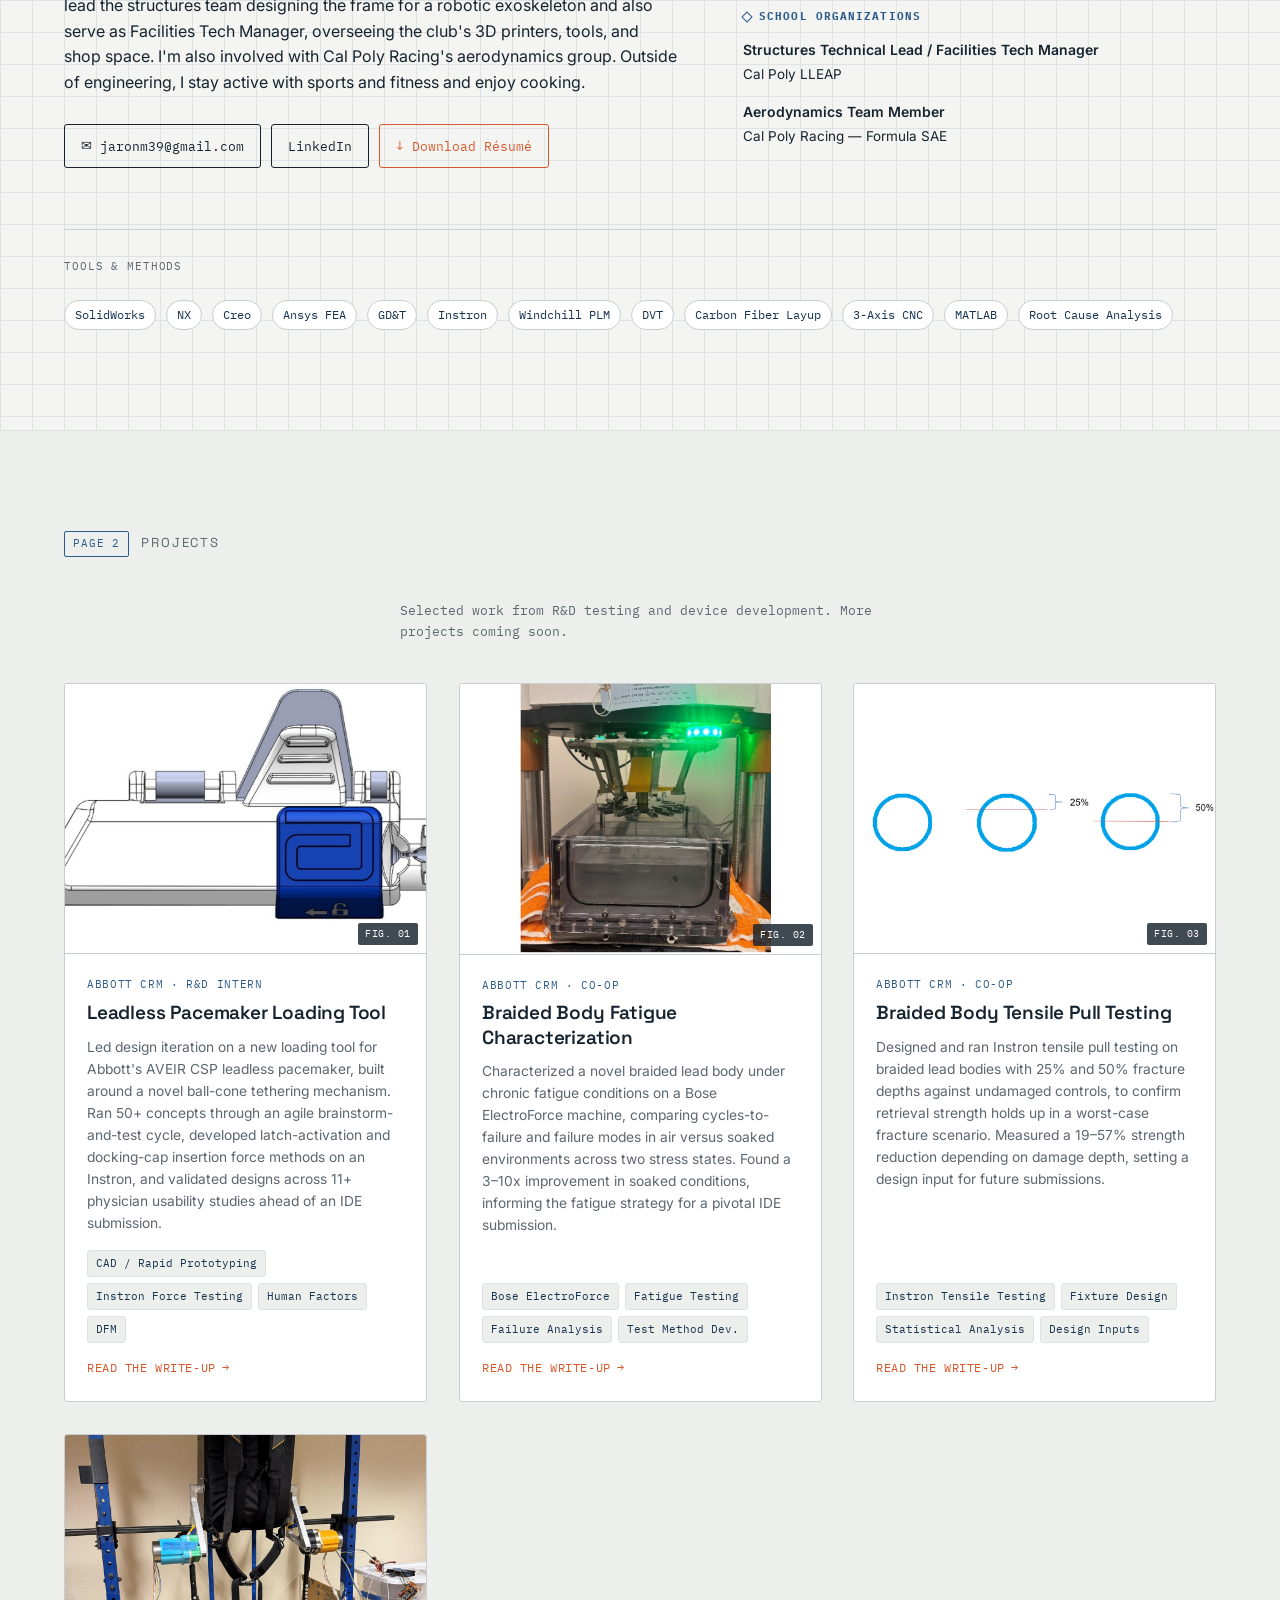
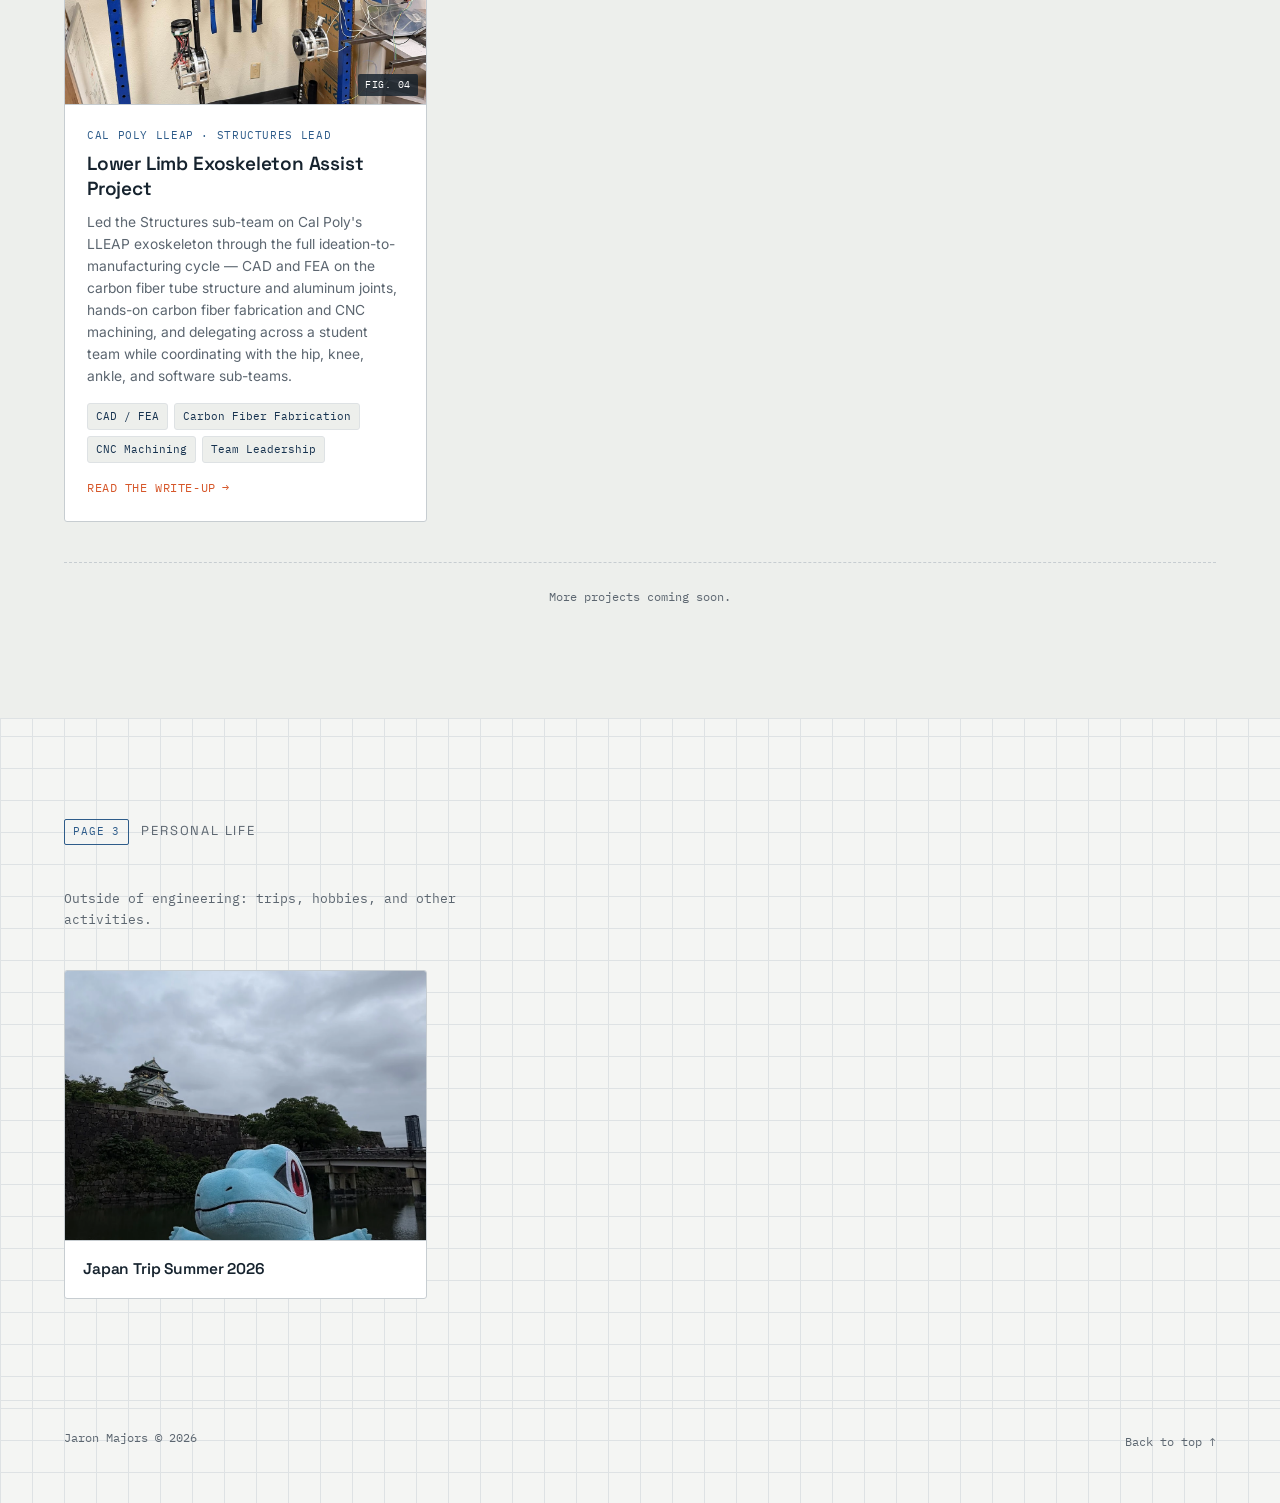
==== commit d93e7106: "Remove "open to full-time roles" from header and hero Co-Authored-By: Claude Sonnet 5.5 <noreply@ant" ====
--- a/index.html
+++ b/index.html
@@ -41,7 +41,6 @@
 
     <dl class="titleblock__meta">
       <div><dt>Based in</dt><dd>Palo Alto, CA</dd></div>
-      <div><dt>Status</dt><dd>Open to full-time roles</dd></div>
       <div><dt>Rev.</dt><dd id="rev-date">—</dd></div>
     </dl>
   </div>
@@ -56,7 +55,7 @@
         <p class="hero__eyebrow"><span class="hero__sheet">Sheet 00</span> Portfolio — Cover</p>
         <h1 class="hero__name">Jaron<br>Majors</h1>
         <p class="hero__tagline">Mechanical engineer — experience in R&amp;D, test method development, and design verification.</p>
-        <p class="hero__meta">Palo Alto, CA · Open to full-time roles</p>
+        <p class="hero__meta">Palo Alto, CA</p>
         <div class="hero__actions">
           <a class="link-chip link-chip--accent" href="#projects"><span class="link-chip__icon">→</span> View projects</a>
           <a class="link-chip" href="#about">About me</a>
